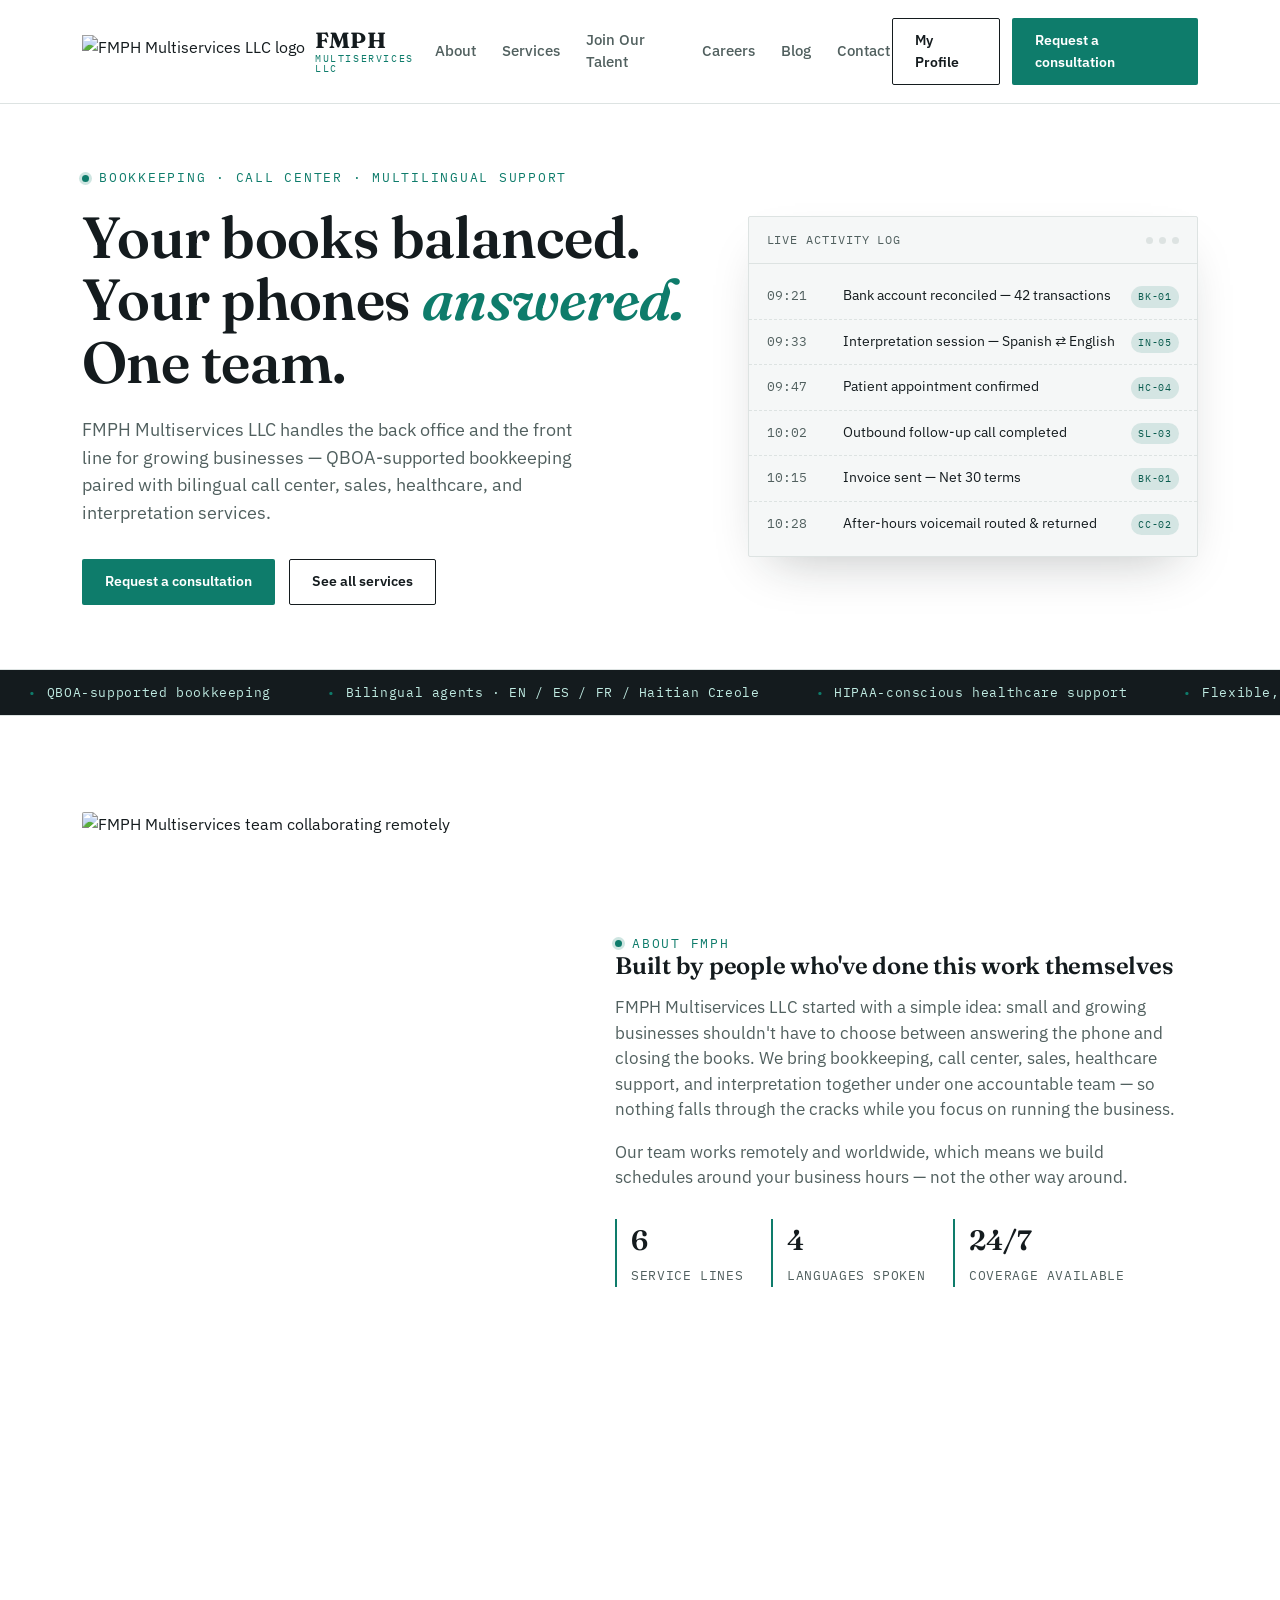
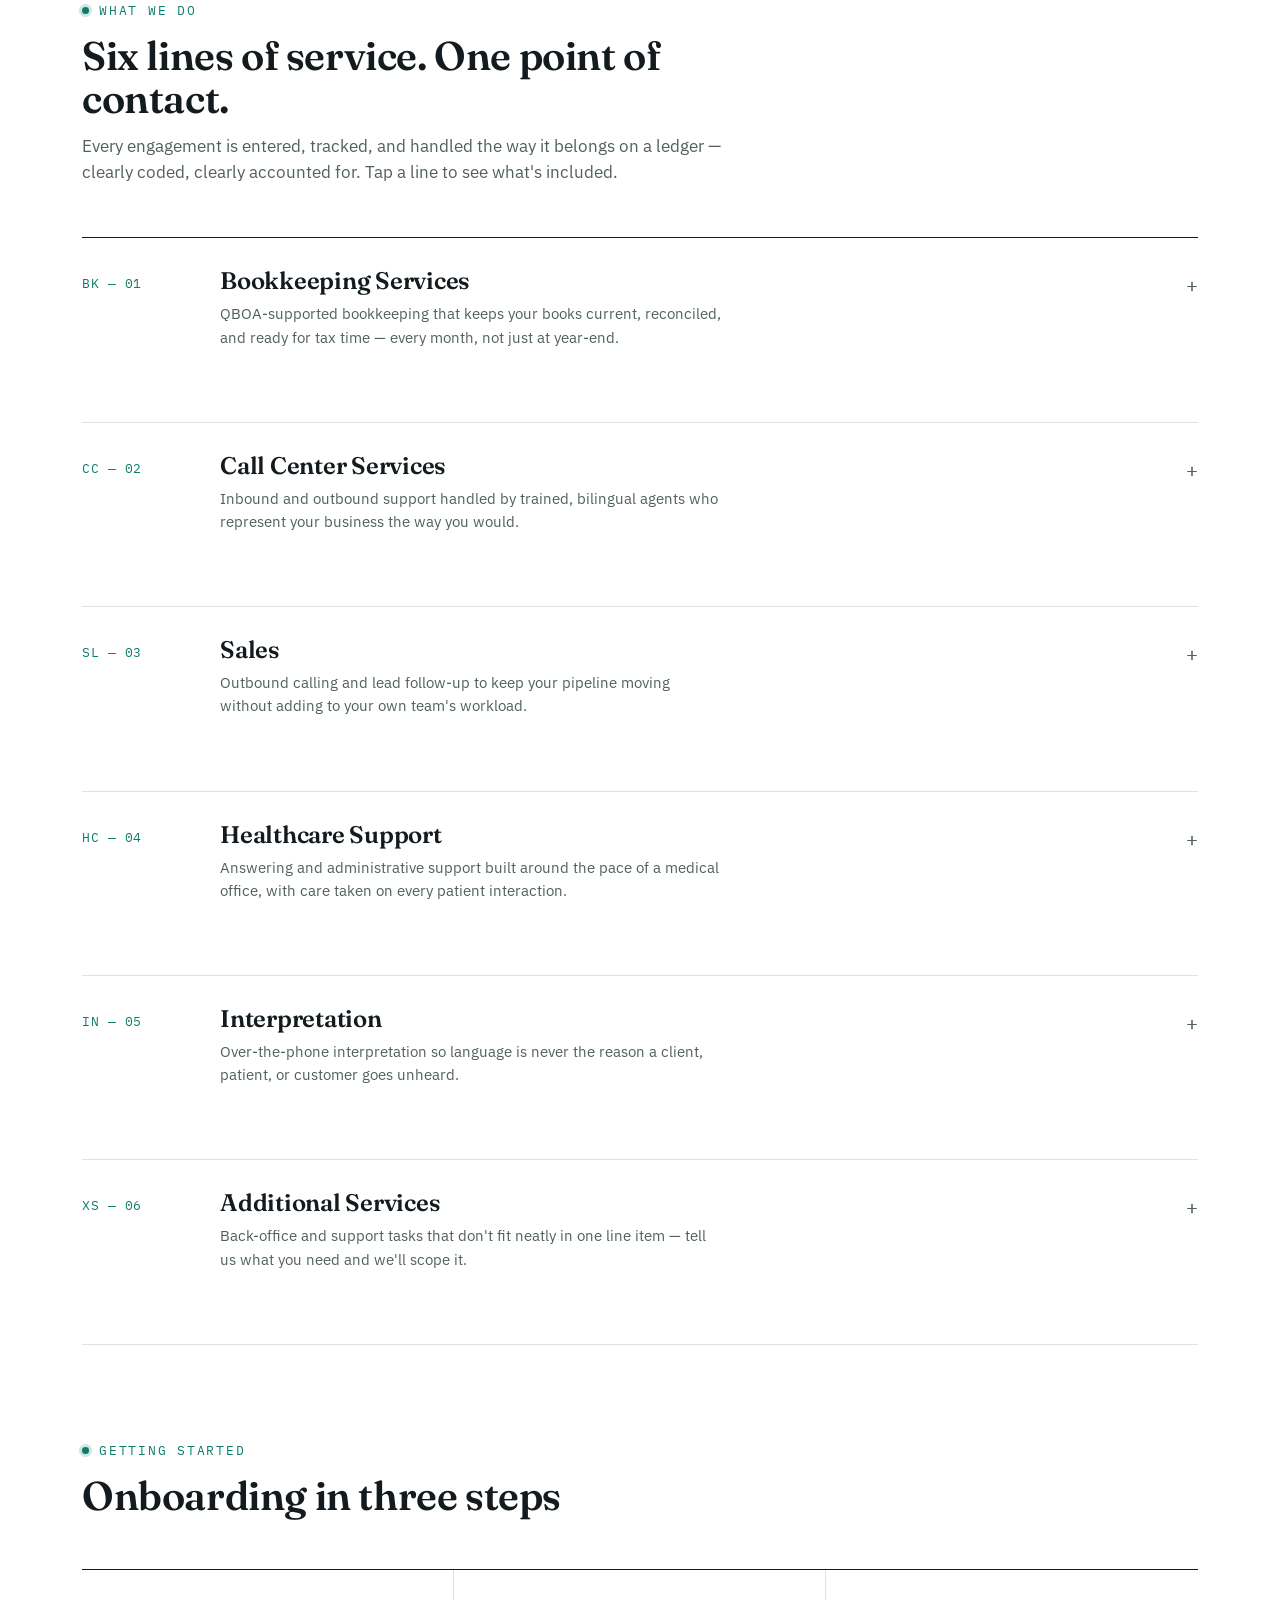
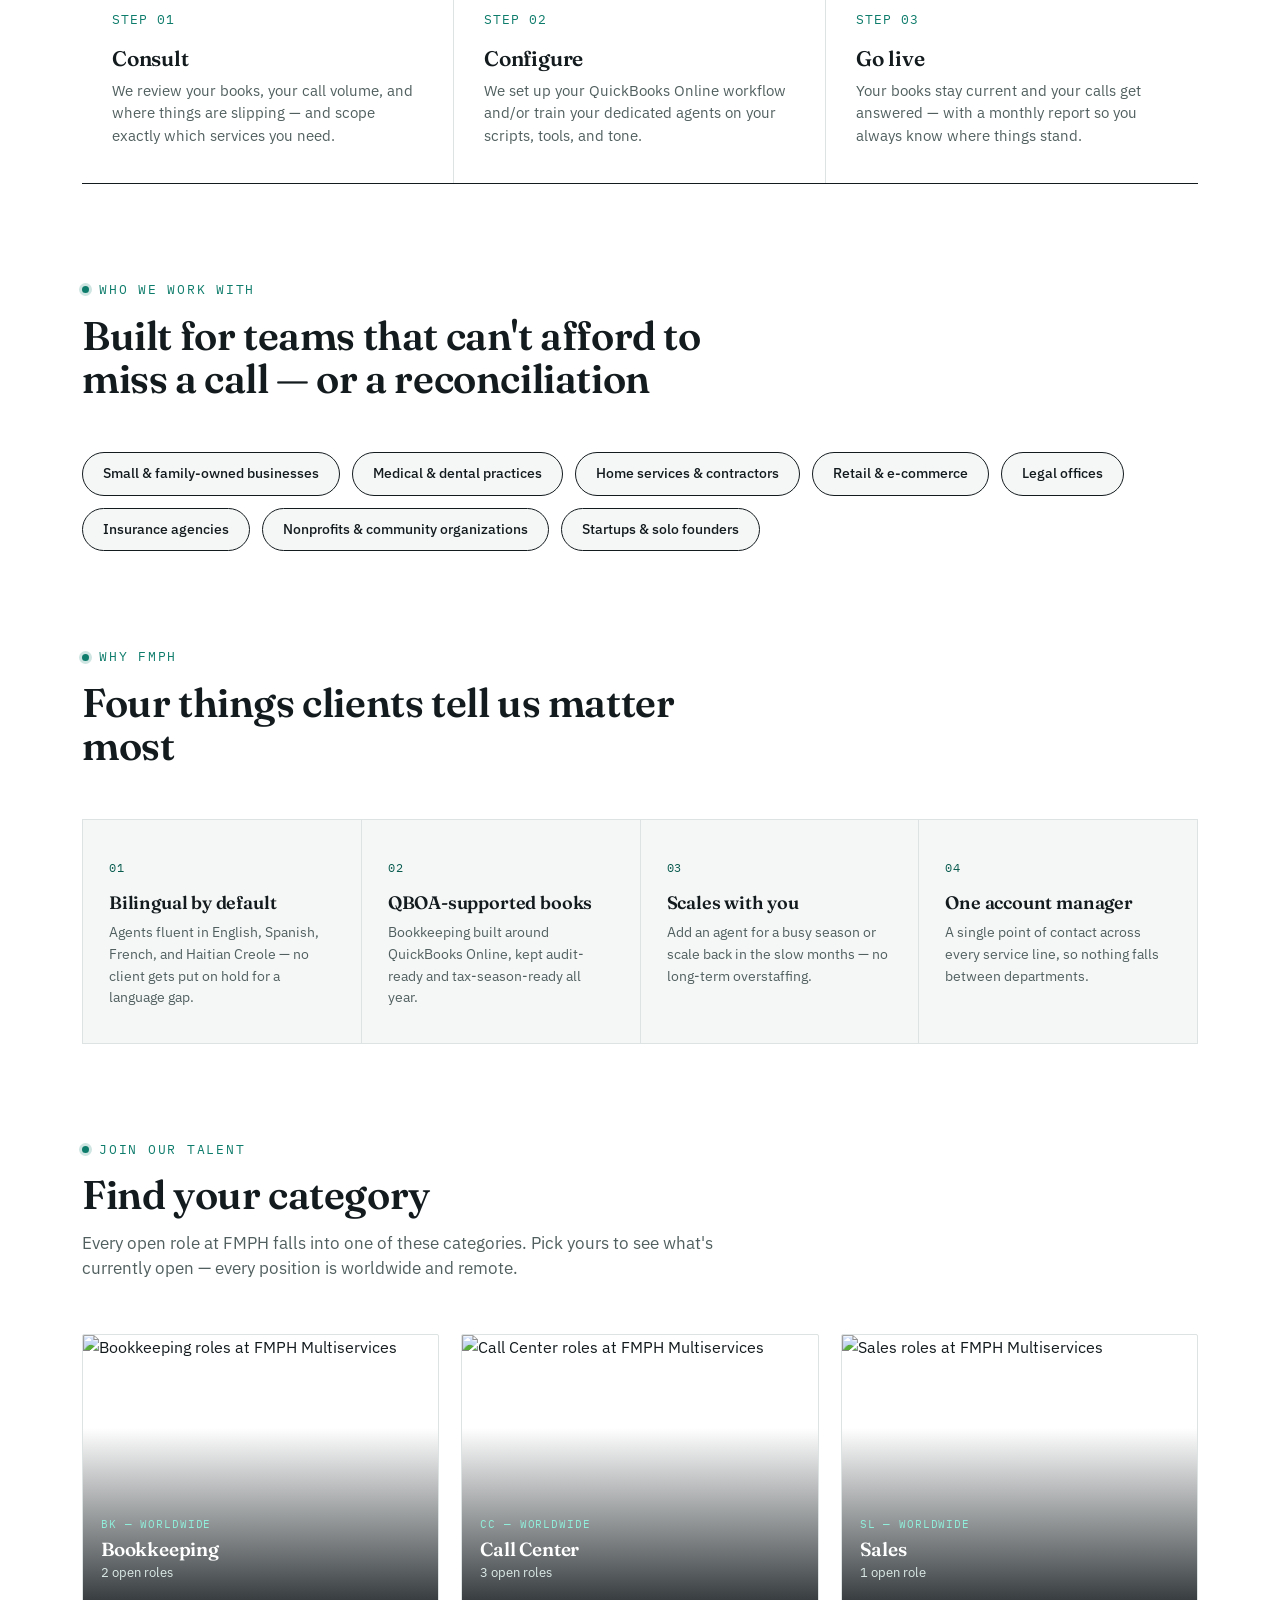
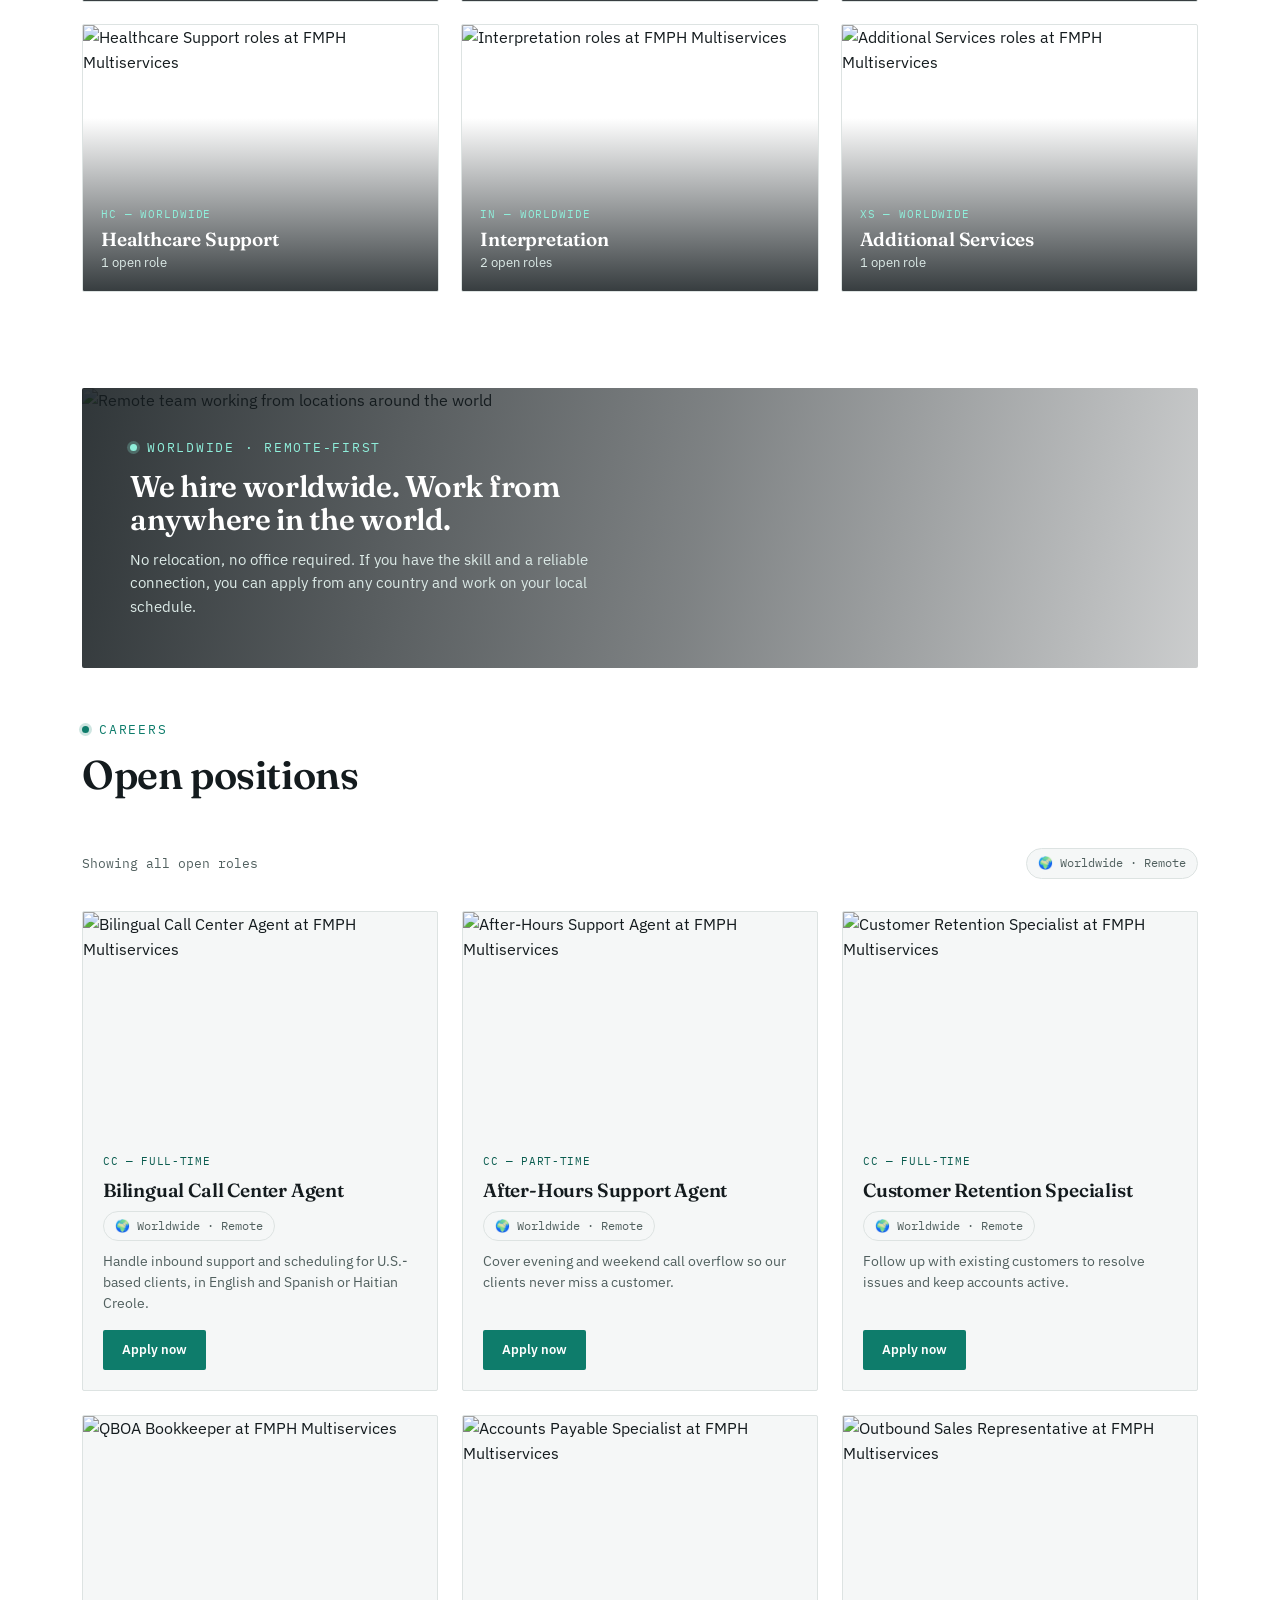
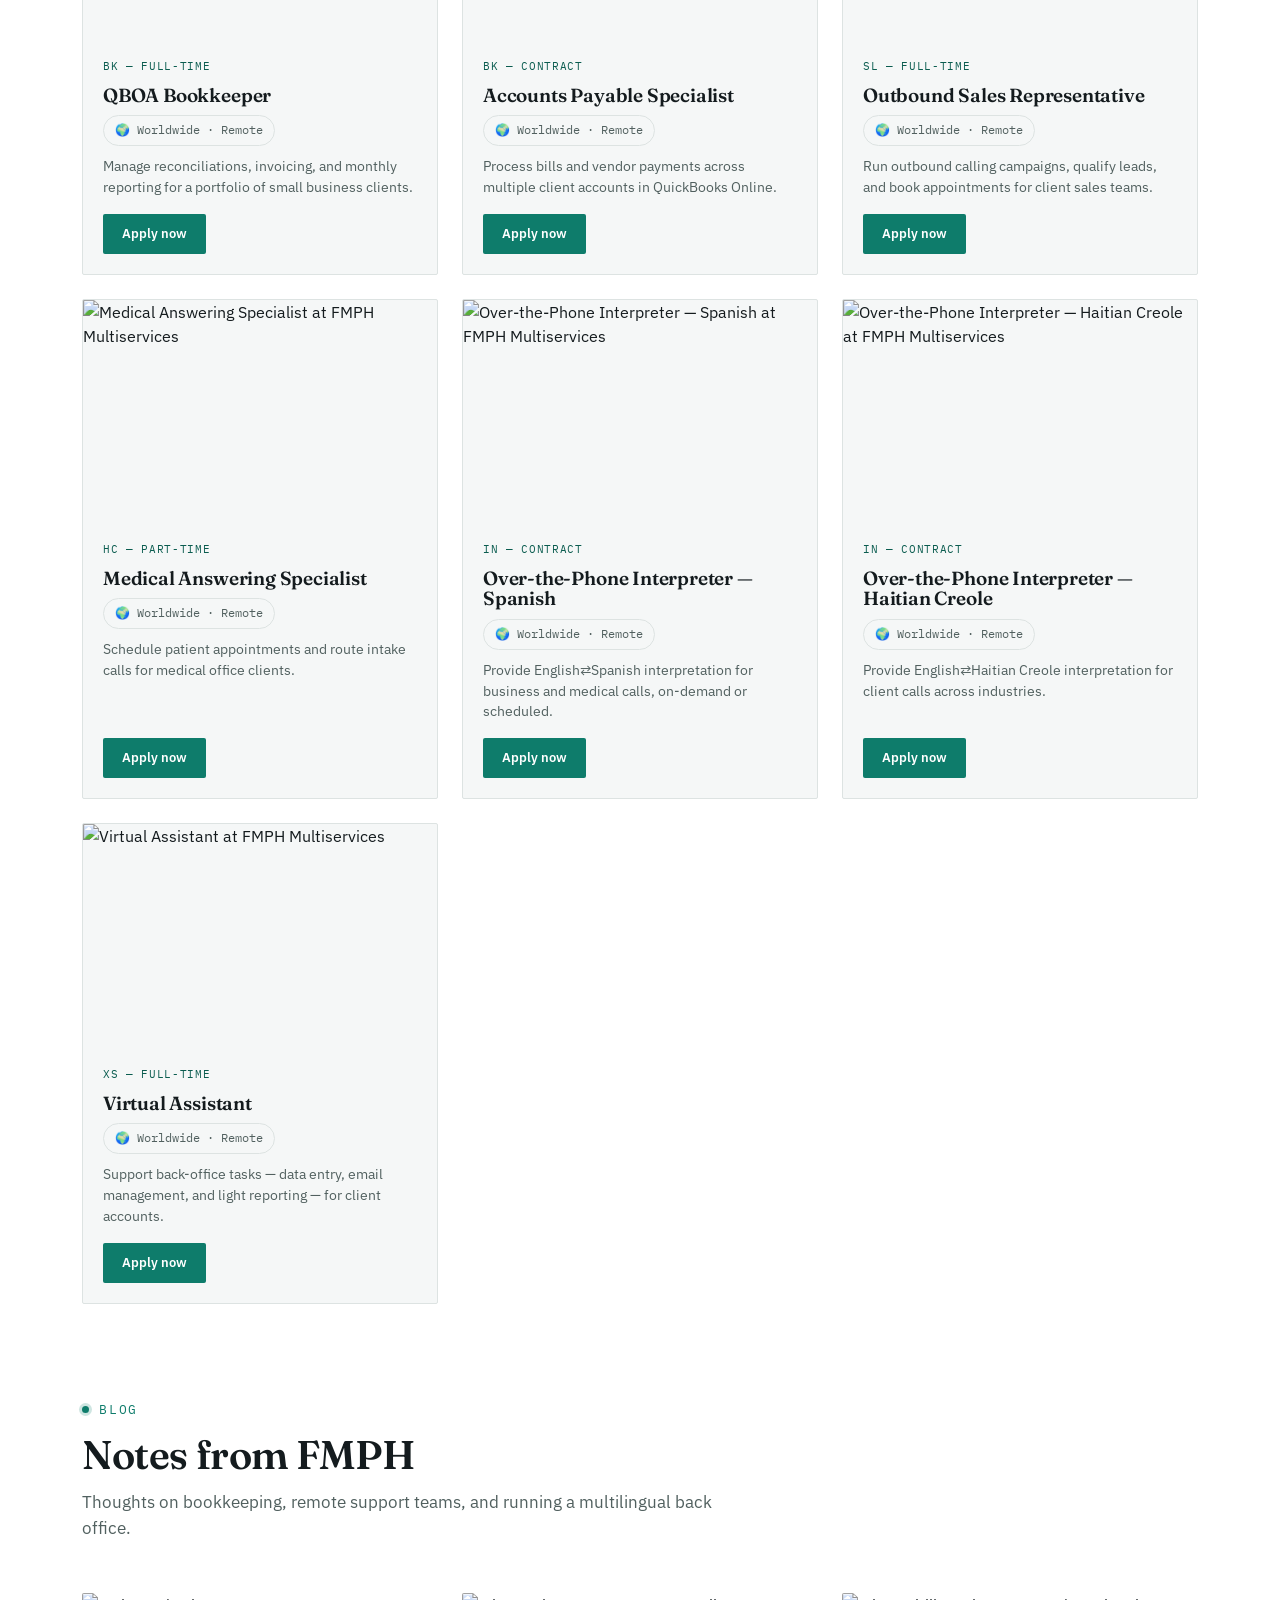
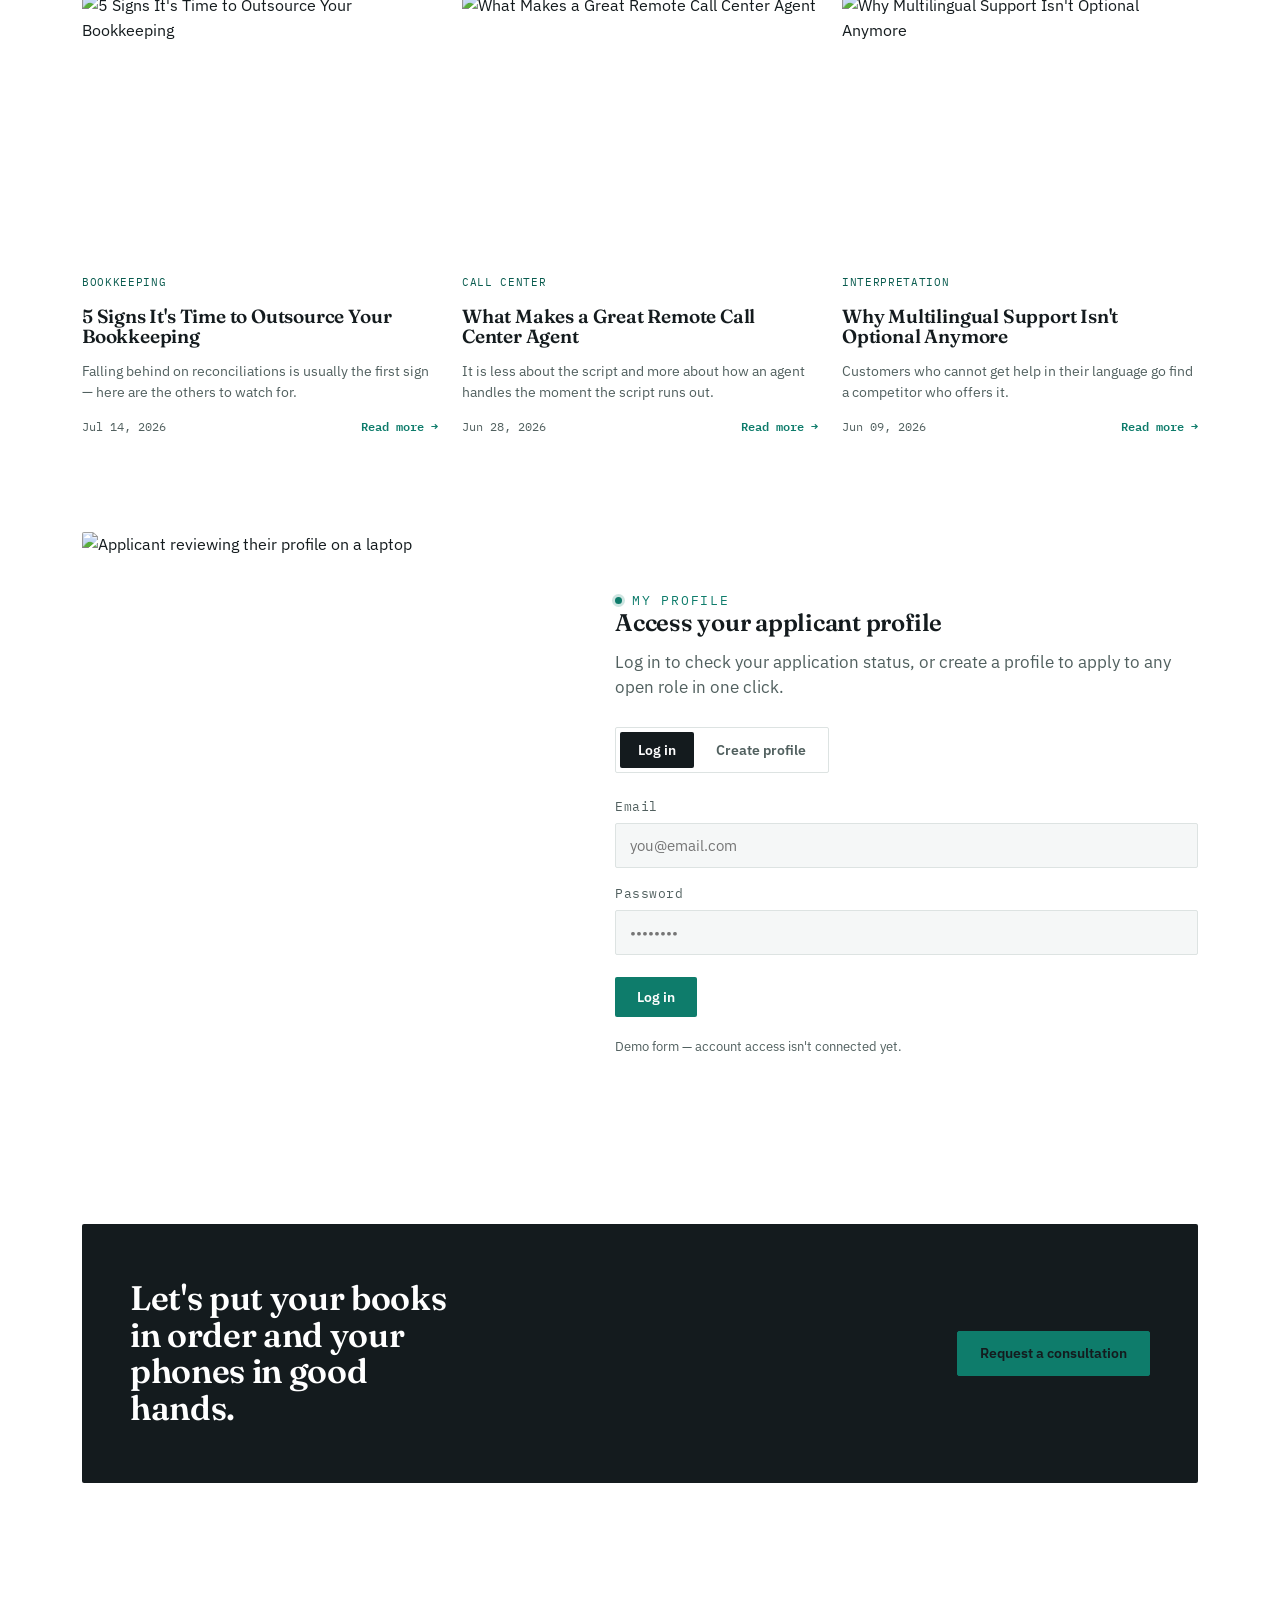
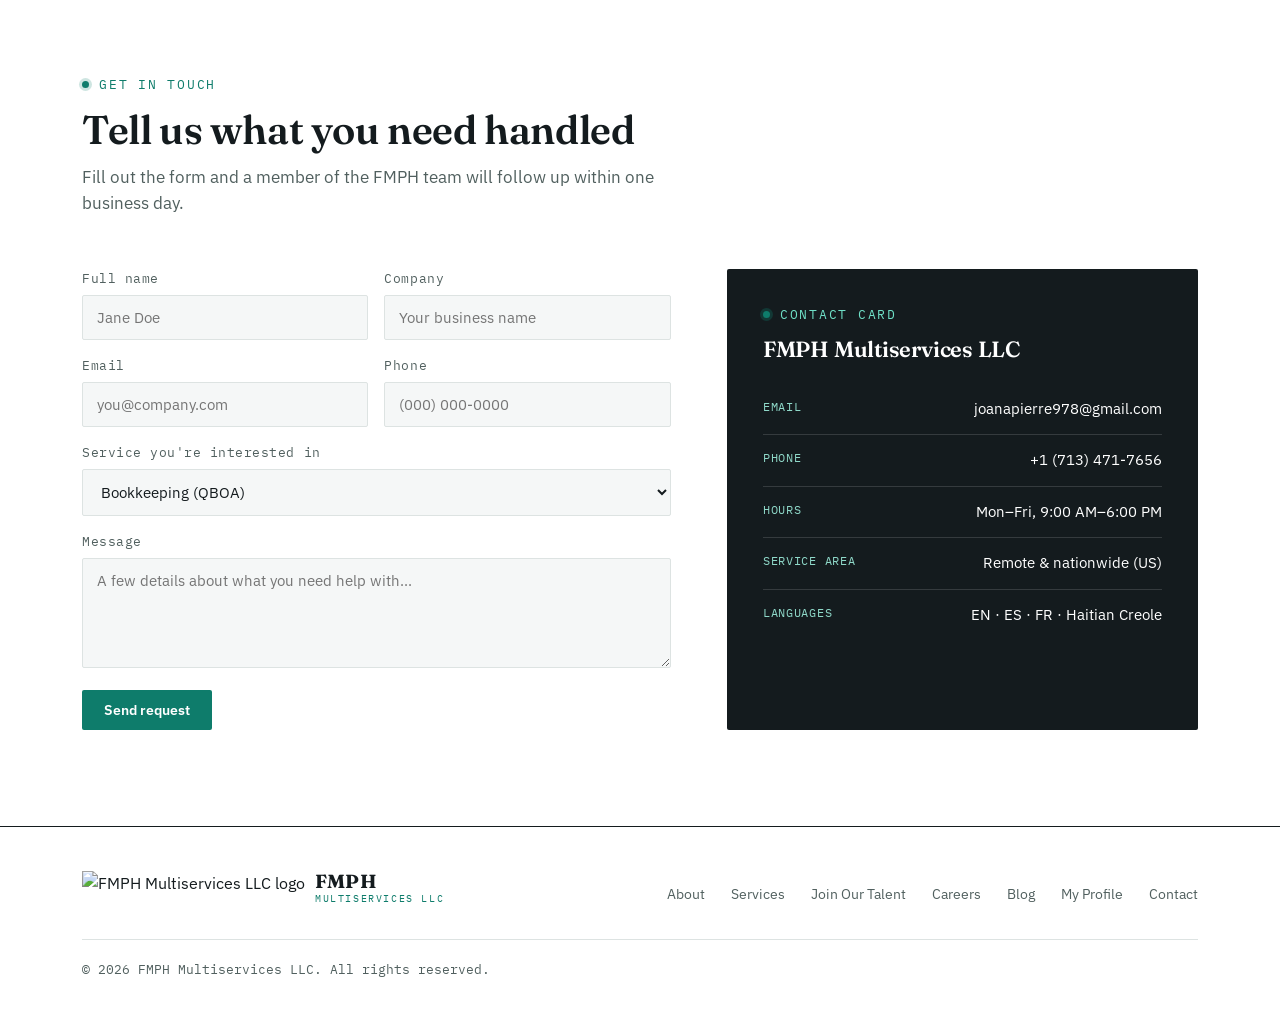
==== index.html @ 8d68bbf8 "Add files via upload" ====
<!DOCTYPE html>
<html lang="en">
<head>
<meta charset="UTF-8">
<meta name="viewport" content="width=device-width, initial-scale=1.0">
<title>FMPH Multiservices LLC — Bookkeeping, Call Center &amp; Multilingual Support</title>
<meta name="description" content="FMPH Multiservices LLC provides QBOA bookkeeping, call center, sales, healthcare support, and interpretation services for growing businesses.">
<link rel="icon" type="image/png" href="assets/logo-icon.png">
<link rel="preconnect" href="https://fonts.googleapis.com">
<link rel="preconnect" href="https://fonts.gstatic.com" crossorigin>
<link href="https://fonts.googleapis.com/css2?family=Fraunces:opsz,wght@9..144,400;9..144,500;9..144,600;9..144,700&family=IBM+Plex+Sans:wght@400;500;600;700&family=IBM+Plex+Mono:wght@400;500&display=swap" rel="stylesheet">
<style>
  :root{
    --ink:#141B1E;
    --ink-soft:#51605F;
    --paper:#FFFFFF;
    --paper-raised:#F5F7F7;
    --line:#DDE3E2;
    --ledger:#0E7C6B;
    --ledger-deep:#0A5C4F;
    --amber:#D9673F;
    --white:#FFFFFF;
    --radius:2px;
    --maxw:1180px;
  }
  *{box-sizing:border-box;}
  html{scroll-behavior:smooth;}
  body{
    margin:0;
    background:var(--paper);
    color:var(--ink);
    font-family:'IBM Plex Sans', sans-serif;
    font-size:16px;
    line-height:1.55;
    -webkit-font-smoothing:antialiased;
  }
  h1,h2,h3{
    font-family:'Fraunces', serif;
    color:var(--ink);
    margin:0;
    line-height:1.08;
    font-weight:600;
    letter-spacing:-0.01em;
  }
  a{color:inherit;}
  .wrap{max-width:var(--maxw); margin:0 auto; padding:0 32px;}
  .mono{font-family:'IBM Plex Mono', monospace;}
  .eyebrow{
    font-family:'IBM Plex Mono', monospace;
    font-size:12.5px;
    letter-spacing:.14em;
    text-transform:uppercase;
    color:var(--ledger);
    display:flex;
    align-items:center;
    gap:10px;
  }
  .eyebrow::before{
    content:"";
    width:7px;height:7px;border-radius:50%;
    background:var(--ledger);
    box-shadow:0 0 0 3px rgba(14,124,107,.2);
    flex:none;
  }
  ::selection{background:var(--ink); color:var(--paper-raised);}
  a:focus-visible, button:focus-visible, input:focus-visible, textarea:focus-visible, select:focus-visible{
    outline:2px solid var(--ledger);
    outline-offset:3px;
  }

  /* ---------- HEADER ---------- */
  header{
    position:sticky; top:0; z-index:100;
    background:rgba(255,255,255,.92);
    backdrop-filter:blur(8px);
    border-bottom:1px solid var(--line);
  }
  .nav{
    display:flex; align-items:center; justify-content:space-between;
    padding:18px 32px;
    max-width:var(--maxw); margin:0 auto;
  }
  .logo{
    display:flex; flex-direction:row; align-items:center; gap:10px; text-decoration:none;
  }
  .logo-icon{height:34px; width:auto; display:block; flex:none;}
  .logo-text{display:flex; flex-direction:column; line-height:1; gap:3px;}
  .logo .mark{font-family:'Fraunces', serif; font-weight:700; font-size:22px; letter-spacing:.01em; color:var(--ink);}
  .logo .sub{font-family:'IBM Plex Mono', monospace; font-size:10px; letter-spacing:.16em; text-transform:uppercase; color:var(--ledger);}
  nav.links{display:flex; gap:22px; align-items:center;}
  nav.links a{
    text-decoration:none; font-size:14.5px; font-weight:500; color:var(--ink-soft);
    padding:4px 2px; border-bottom:1px solid transparent; transition:.2s;
  }
  nav.links a:hover{color:var(--ledger-deep); border-bottom-color:var(--ledger);}
  .btn{
    font-family:'IBM Plex Sans', sans-serif;
    font-weight:600; font-size:14px;
    padding:11px 22px;
    border-radius:var(--radius);
    text-decoration:none;
    display:inline-flex; align-items:center; gap:8px;
    cursor:pointer; border:1px solid transparent;
    transition:.2s;
  }
  .btn-primary{background:var(--ledger); color:var(--white);}
  .btn-primary:hover{background:var(--ledger-deep);}
  .btn-ghost{border-color:var(--ink); color:var(--ink); background:transparent;}
  .btn-ghost:hover{background:var(--ink); color:var(--paper);}
  .navbtn{display:none; background:none; border:none; cursor:pointer; padding:6px;}
  .navbtn span{display:block; width:22px; height:2px; background:var(--ink); margin:5px 0;}

  /* ---------- HERO ---------- */
  .hero{padding:88px 0 64px; overflow:hidden;}
  .hero-grid{
    display:grid; grid-template-columns:1.15fr .85fr; gap:56px; align-items:center;
  }
  .hero h1{font-size:clamp(34px,4.6vw,58px); margin:18px 0 22px;}
  .hero h1 em{font-style:italic; color:var(--ledger);}
  .hero p.lead{font-size:18px; color:var(--ink-soft); max-width:46ch; margin-bottom:32px;}
  .hero-ctas{display:flex; gap:14px; flex-wrap:wrap;}

  .ledger-card{
    background:var(--paper-raised);
    border:1px solid var(--line);
    border-radius:var(--radius);
    box-shadow:0 22px 50px -22px rgba(20,27,30,.28);
  }
  .ledger-card .lc-head{
    display:flex; justify-content:space-between; align-items:center;
    padding:14px 18px; border-bottom:1px solid var(--line);
    font-family:'IBM Plex Mono', monospace; font-size:11.5px; letter-spacing:.08em;
    text-transform:uppercase; color:var(--ink-soft);
  }
  .lc-head .dots{display:flex; gap:6px;}
  .lc-head .dots span{width:7px; height:7px; border-radius:50%; background:var(--line);}
  #ticker{list-style:none; margin:0; padding:10px 0; min-height:268px;}
  #ticker li{
    display:grid; grid-template-columns:64px 1fr auto; gap:12px; align-items:baseline;
    padding:11px 18px; font-family:'IBM Plex Mono', monospace; font-size:12.5px;
    opacity:0; transform:translateY(6px);
    animation:rowIn .5s ease forwards;
    border-bottom:1px dashed var(--line);
  }
  #ticker li:last-child{border-bottom:none;}
  #ticker li .t-time{color:var(--ink-soft);}
  #ticker li .t-desc{color:var(--ink); font-family:'IBM Plex Sans', sans-serif; font-size:13.5px;}
  #ticker li .t-tag{
    font-size:10px; letter-spacing:.08em; padding:3px 7px; border-radius:20px;
    background:rgba(14,124,107,.14); color:var(--ledger-deep); white-space:nowrap; height:fit-content;
  }
  @keyframes rowIn{to{opacity:1; transform:translateY(0);}}

  .marquee-strip{
    border-top:1px solid var(--line); border-bottom:1px solid var(--line);
    background:var(--ink); color:var(--paper); overflow:hidden; padding:13px 0;
  }
  .marquee-strip .track{display:flex; width:max-content; animation:scroll 32s linear infinite;}
  .marquee-strip .track span{
    font-family:'IBM Plex Mono', monospace; font-size:12.5px; letter-spacing:.05em;
    padding:0 28px; white-space:nowrap; color:#BFEAE1; display:flex; align-items:center; gap:10px;
  }
  .marquee-strip .track span::before{content:"•"; color:var(--ledger);}
  @keyframes scroll{from{transform:translateX(0);} to{transform:translateX(-50%);}}

  /* ---------- SECTION SHARED ---------- */
  section{padding:96px 0;}
  .section-head{max-width:640px; margin-bottom:52px;}
  .section-head h2{font-size:clamp(28px,3.4vw,40px); margin-top:14px;}
  .section-head p{color:var(--ink-soft); font-size:16.5px; margin-top:14px;}

  /* ---------- SERVICES LEDGER ---------- */
  .ledger{border-top:1px solid var(--ink);}
  .ledger-row{
    border-bottom:1px solid var(--line);
    padding:30px 0;
    display:grid; grid-template-columns:110px 1fr; gap:28px;
    cursor:pointer;
  }
  .ledger-row .code{
    font-family:'IBM Plex Mono', monospace; font-size:13px; color:var(--ledger);
    padding-top:6px; letter-spacing:.04em;
  }
  .ledger-row .row-main{display:grid; grid-template-columns:1fr auto; gap:24px; align-items:start;}
  .ledger-row h3{font-size:24px; font-weight:600;}
  .ledger-row .row-sub{color:var(--ink-soft); margin-top:8px; max-width:56ch; font-size:15px;}
  .ledger-row .chev{
    font-family:'IBM Plex Mono', monospace; font-size:20px; color:var(--ink-soft);
    transition:transform .3s; padding-top:2px;
  }
  .ledger-row.open .chev{transform:rotate(45deg); color:var(--ledger);}
  .row-detail{
    max-height:0; overflow:hidden; transition:max-height .35s ease;
    grid-column:1/-1;
  }
  .ledger-row.open .row-detail{max-height:220px;}
  .row-detail-inner{
    display:flex; flex-wrap:wrap; gap:10px 28px; padding-top:20px; margin-left:0;
  }
  .row-detail-inner div{
    font-size:14px; color:var(--ink); display:flex; gap:8px; align-items:baseline;
  }
  .row-detail-inner div::before{content:"—"; color:var(--amber); font-weight:600;}

  /* ---------- HOW IT WORKS ---------- */
  .steps{display:grid; grid-template-columns:repeat(3,1fr); gap:0; border-top:1px solid var(--ink); border-bottom:1px solid var(--ink);}
  .step{padding:36px 30px; border-right:1px solid var(--line);}
  .step:last-child{border-right:none;}
  .step .num{font-family:'IBM Plex Mono', monospace; color:var(--ledger); font-size:13px; letter-spacing:.08em;}
  .step h3{font-size:21px; margin:16px 0 10px;}
  .step p{color:var(--ink-soft); font-size:14.5px; margin:0;}

  /* ---------- INDUSTRIES ---------- */
  .chips{display:flex; flex-wrap:wrap; gap:12px;}
  .chip{
    border:1px solid var(--ink); border-radius:30px; padding:10px 20px;
    font-size:14px; font-weight:500; background:var(--paper-raised);
  }

  /* ---------- WHY GRID ---------- */
  .why-grid{display:grid; grid-template-columns:repeat(4,1fr); gap:1px; background:var(--line); border:1px solid var(--line);}
  .why-cell{background:var(--paper-raised); padding:34px 26px;}
  .why-cell .wnum{font-family:'IBM Plex Mono', monospace; font-size:12px; color:var(--ledger-deep); letter-spacing:.08em;}
  .why-cell h3{font-size:18px; margin:14px 0 10px;}
  .why-cell p{font-size:14px; color:var(--ink-soft); margin:0;}

  /* ---------- CTA BANNER ---------- */
  .cta-banner{
    background:var(--ink); color:var(--paper);
    border-radius:var(--radius);
    padding:56px 48px;
    display:flex; justify-content:space-between; align-items:center; gap:32px; flex-wrap:wrap;
  }
  .cta-banner h2{color:var(--white); font-size:clamp(24px,3vw,34px); max-width:14ch;}
  .cta-banner .btn-primary{background:var(--ledger); color:var(--ink); border-color:var(--ledger);}
  .cta-banner .btn-primary:hover{background:var(--ledger-deep); color:var(--white);}

  /* ---------- CONTACT ---------- */
  .contact-grid{display:grid; grid-template-columns:1fr .8fr; gap:56px;}
  form{display:grid; gap:16px;}
  .field{display:grid; gap:6px;}
  .field label{font-size:13px; font-family:'IBM Plex Mono', monospace; letter-spacing:.04em; color:var(--ink-soft);}
  .field input, .field select, .field textarea{
    font-family:'IBM Plex Sans', sans-serif; font-size:15px;
    border:1px solid var(--line); background:var(--paper-raised);
    padding:12px 14px; border-radius:var(--radius); color:var(--ink);
  }
  .field textarea{resize:vertical; min-height:110px;}
  .row2{display:grid; grid-template-columns:1fr 1fr; gap:16px;}
  form .btn-primary{justify-self:start; margin-top:6px; border:none;}

  .info-card{background:var(--ink); color:var(--paper); padding:36px; border-radius:var(--radius);}
  .info-card .eyebrow{color:#6FE0C7;}
  .info-card .eyebrow::before{background:var(--ledger); box-shadow:0 0 0 3px rgba(14,124,107,.3);}
  .info-card h3{color:var(--white); font-size:22px; margin:14px 0 22px;}
  .info-line{display:flex; justify-content:space-between; padding:14px 0; border-bottom:1px solid rgba(255,255,255,.14); font-size:14.5px;}
  .info-line span:first-child{color:#8FD9C9; font-family:'IBM Plex Mono', monospace; font-size:12px; letter-spacing:.06em;}
  .info-line span:last-child{text-align:right;}

  /* ---------- FOOTER ---------- */
  footer{border-top:1px solid var(--ink); padding:44px 0 30px;}
  .foot-grid{display:flex; justify-content:space-between; align-items:flex-end; flex-wrap:wrap; gap:24px;}
  footer .logo .mark{font-size:19px;}
  .foot-links{display:flex; gap:26px; flex-wrap:wrap;}
  .foot-links a{font-size:13.5px; text-decoration:none; color:var(--ink-soft);}
  .foot-bottom{margin-top:34px; padding-top:20px; border-top:1px solid var(--line); font-size:12.5px; color:var(--ink-soft); font-family:'IBM Plex Mono', monospace;}

  .reveal{opacity:0; transform:translateY(18px); transition:opacity .6s ease, transform .6s ease;}
  .reveal.in{opacity:1; transform:translateY(0);}

  /* ---------- ABOUT ---------- */
  .about-grid{display:grid; grid-template-columns:.9fr 1.1fr; gap:56px; align-items:center;}
  .about-photo img{width:100%; height:100%; object-fit:cover; border-radius:var(--radius); display:block; aspect-ratio:4/5;}
  .about-stats{display:flex; gap:28px; margin-top:28px; flex-wrap:wrap;}
  .about-stats div{border-left:2px solid var(--ledger); padding-left:14px;}
  .about-stats .stat-num{font-family:'Fraunces',serif; font-size:28px; font-weight:600; color:var(--ink); display:block;}
  .about-stats .stat-label{font-size:12.5px; color:var(--ink-soft); font-family:'IBM Plex Mono',monospace; letter-spacing:.05em;}

  /* ---------- WORLDWIDE BANNER ---------- */
  .worldwide-banner{
    position:relative; border-radius:var(--radius); overflow:hidden; min-height:280px;
    display:flex; align-items:center; margin-bottom:52px;
  }
  .worldwide-banner img{position:absolute; inset:0; width:100%; height:100%; object-fit:cover;}
  .worldwide-banner::after{content:""; position:absolute; inset:0; background:linear-gradient(100deg, rgba(20,27,30,.88) 0%, rgba(20,27,30,.55) 55%, rgba(20,27,30,.22) 100%);}
  .worldwide-content{position:relative; z-index:1; padding:44px 48px; color:#fff; max-width:560px;}
  .worldwide-content .eyebrow{color:#8FEFDB;}
  .worldwide-content .eyebrow::before{background:#8FEFDB; box-shadow:0 0 0 3px rgba(143,239,219,.25);}
  .worldwide-content h3{color:#fff; font-size:clamp(22px,2.6vw,30px); margin:14px 0 12px;}
  .worldwide-content p{color:#DCEAE7; font-size:15px; margin:0;}

  /* ---------- TALENT CATEGORIES ---------- */
  .talent-grid{display:grid; grid-template-columns:repeat(3,1fr); gap:22px;}
  .talent-card{
    position:relative; border-radius:var(--radius); overflow:hidden; cursor:pointer;
    aspect-ratio:4/3; border:1px solid var(--line); transition:transform .25s, outline-color .2s;
  }
  .talent-card:hover{transform:translateY(-4px);}
  .talent-card img{width:100%; height:100%; object-fit:cover; display:block;}
  .talent-card::after{content:""; position:absolute; inset:0; background:linear-gradient(180deg, rgba(20,27,30,0) 35%, rgba(20,27,30,.85) 100%);}
  .talent-card .talent-info{position:absolute; left:0; right:0; bottom:0; z-index:1; padding:18px; color:#fff;}
  .talent-card .talent-code{font-family:'IBM Plex Mono',monospace; font-size:11px; letter-spacing:.08em; color:#8FEFDB;}
  .talent-card h3{color:#fff; font-size:19px; margin:6px 0 4px;}
  .talent-card .talent-count{font-size:12.5px; color:#DCEAE7;}
  .talent-card.active{outline:2px solid var(--ledger); outline-offset:2px;}

  /* ---------- CAREERS ---------- */
  .career-toolbar{display:flex; align-items:center; justify-content:space-between; flex-wrap:wrap; gap:14px; margin-bottom:32px;}
  .career-filter-label{font-family:'IBM Plex Mono',monospace; font-size:12.5px; color:var(--ink-soft); display:flex; align-items:center; gap:10px;}
  .career-filter-label button{
    font-family:'IBM Plex Mono',monospace; font-size:11.5px; color:var(--ledger); background:none; border:1px solid var(--ledger);
    padding:4px 10px; border-radius:20px; cursor:pointer;
  }
  .badge-worldwide{
    display:inline-flex; align-items:center; gap:6px; font-size:12px; font-family:'IBM Plex Mono',monospace;
    border:1px solid var(--line); background:var(--paper-raised); padding:5px 11px; border-radius:20px; color:var(--ink-soft);
  }
  .career-grid{display:grid; grid-template-columns:repeat(3,1fr); gap:24px;}
  .job-card{border:1px solid var(--line); border-radius:var(--radius); overflow:hidden; display:flex; flex-direction:column; background:var(--paper-raised);}
  .job-card img{width:100%; aspect-ratio:16/10; object-fit:cover; display:block;}
  .job-card .job-body{padding:20px; display:flex; flex-direction:column; gap:10px; flex:1;}
  .job-card .job-dept{font-family:'IBM Plex Mono',monospace; font-size:11px; letter-spacing:.06em; color:var(--ledger-deep); text-transform:uppercase;}
  .job-card h3{font-size:19px;}
  .job-card .job-meta{display:flex; gap:8px; flex-wrap:wrap;}
  .job-card p.job-blurb{font-size:13.5px; color:var(--ink-soft); margin:0; flex:1;}
  .job-card .btn{margin-top:6px; align-self:flex-start; padding:9px 18px; font-size:13px;}
  .career-empty{display:none; padding:40px; text-align:center; color:var(--ink-soft); border:1px dashed var(--line); border-radius:var(--radius);}

  /* ---------- BLOG ---------- */
  .blog-grid{display:grid; grid-template-columns:repeat(3,1fr); gap:24px;}
  .blog-card{display:flex; flex-direction:column; gap:14px;}
  .blog-card img{width:100%; aspect-ratio:4/3; object-fit:cover; border-radius:var(--radius); display:block;}
  .blog-card .blog-tag{font-family:'IBM Plex Mono',monospace; font-size:11px; letter-spacing:.06em; color:var(--ledger-deep); text-transform:uppercase;}
  .blog-card h3{font-size:19px;}
  .blog-card p{font-size:14px; color:var(--ink-soft); margin:0;}
  .blog-card .blog-meta{font-family:'IBM Plex Mono',monospace; font-size:11.5px; color:var(--ink-soft); display:flex; justify-content:space-between; align-items:center;}
  .blog-card .blog-meta a{color:var(--ledger); text-decoration:none; font-weight:600;}

  /* ---------- MY PROFILE ---------- */
  .profile-grid{display:grid; grid-template-columns:.9fr 1.1fr; gap:56px; align-items:center;}
  .profile-photo img{width:100%; height:100%; object-fit:cover; border-radius:var(--radius); display:block; aspect-ratio:4/5;}
  .profile-tabs{display:flex; gap:4px; margin-bottom:24px; border:1px solid var(--line); border-radius:var(--radius); padding:4px; width:fit-content;}
  .profile-tab{
    font-family:'IBM Plex Sans',sans-serif; font-size:13.5px; font-weight:600; padding:9px 18px;
    border:none; background:transparent; color:var(--ink-soft); cursor:pointer; border-radius:var(--radius); transition:.2s;
  }
  .profile-tab.active{background:var(--ink); color:var(--paper);}
  .profile-form{display:none;}
  .profile-form.active{display:grid;}
  .profile-note{font-size:12.5px; color:var(--ink-soft); margin-top:4px;}

  @media (max-width:900px){
    .hero-grid{grid-template-columns:1fr;}
    nav.links{display:none;}
    .navbtn{display:block;}
    .steps{grid-template-columns:1fr;}
    .step{border-right:none; border-bottom:1px solid var(--line);}
    .why-grid{grid-template-columns:1fr 1fr;}
    .contact-grid{grid-template-columns:1fr;}
    .row2{grid-template-columns:1fr;}
    .ledger-row{grid-template-columns:1fr;}
    .ledger-row .code{padding-top:0;}
    .about-grid{grid-template-columns:1fr;}
    .talent-grid{grid-template-columns:1fr 1fr;}
    .career-grid{grid-template-columns:1fr 1fr;}
    .blog-grid{grid-template-columns:1fr 1fr;}
    .profile-grid{grid-template-columns:1fr;}
  }
  @media (max-width:560px){
    .wrap{padding:0 20px;}
    .why-grid{grid-template-columns:1fr;}
    .cta-banner{padding:38px 26px;}
    .talent-grid{grid-template-columns:1fr;}
    .career-grid{grid-template-columns:1fr;}
    .blog-grid{grid-template-columns:1fr;}
    .worldwide-content{padding:30px 24px;}
  }
  @media (prefers-reduced-motion: reduce){
    *{animation-duration:.01ms !important; animation-iteration-count:1 !important; transition-duration:.01ms !important;}
    html{scroll-behavior:auto;}
  }
</style>
</head>
<body>

<header>
  <div class="nav">
    <a href="#top" class="logo">
      <img src="assets/logo-icon.png" alt="FMPH Multiservices LLC logo" class="logo-icon">
      <span class="logo-text">
        <span class="mark">FMPH</span>
        <span class="sub">Multiservices LLC</span>
      </span>
    </a>
    <nav class="links">
      <a href="#about">About</a>
      <a href="#services">Services</a>
      <a href="#talent">Join Our Talent</a>
      <a href="#careers">Careers</a>
      <a href="#blog">Blog</a>
      <a href="#contact">Contact</a>
    </nav>
    <div style="display:flex; align-items:center; gap:12px;">
      <a href="#profile" class="btn btn-ghost">My Profile</a>
      <a href="#contact" class="btn btn-primary">Request a consultation</a>
      <button class="navbtn" id="navToggle" aria-label="Toggle menu" aria-expanded="false"><span></span><span></span><span></span></button>
    </div>
  </div>
  <nav class="links" id="mobileNav" style="display:none; flex-direction:column; gap:0; padding:0 32px 20px;">
    <a href="#about" style="padding:12px 0; border-bottom:1px solid var(--line);">About</a>
    <a href="#services" style="padding:12px 0; border-bottom:1px solid var(--line);">Services</a>
    <a href="#talent" style="padding:12px 0; border-bottom:1px solid var(--line);">Join Our Talent</a>
    <a href="#careers" style="padding:12px 0; border-bottom:1px solid var(--line);">Careers</a>
    <a href="#blog" style="padding:12px 0; border-bottom:1px solid var(--line);">Blog</a>
    <a href="#profile" style="padding:12px 0; border-bottom:1px solid var(--line);">My Profile</a>
    <a href="#contact" style="padding:12px 0;">Contact</a>
  </nav>
</header>

<main id="top">

  <!-- HERO -->
  <section class="hero" style="padding-top:64px;">
    <div class="wrap hero-grid">
      <div>
        <span class="eyebrow">Bookkeeping · Call Center · Multilingual Support</span>
        <h1>Your books balanced.<br>Your phones <em>answered.</em><br>One team.</h1>
        <p class="lead">FMPH Multiservices LLC handles the back office and the front line for growing businesses — QBOA-supported bookkeeping paired with bilingual call center, sales, healthcare, and interpretation services.</p>
        <div class="hero-ctas">
          <a href="#contact" class="btn btn-primary">Request a consultation</a>
          <a href="#services" class="btn btn-ghost">See all services</a>
        </div>
      </div>

      <div class="ledger-card">
        <div class="lc-head">
          <span>Live activity log</span>
          <span class="dots"><span></span><span></span><span></span></span>
        </div>
        <ul id="ticker"></ul>
      </div>
    </div>
  </section>

  <div class="marquee-strip">
    <div class="track" id="marqueeTrack"></div>
  </div>

  <!-- ABOUT -->
  <section id="about">
    <div class="wrap about-grid">
      <div class="about-photo reveal">
        <img src="https://picsum.photos/seed/fmph-about-team/800/1000" alt="FMPH Multiservices team collaborating remotely">
      </div>
      <div class="reveal">
        <span class="eyebrow">About FMPH</span>
        <h2>Built by people who've done this work themselves</h2>
        <p style="color:var(--ink-soft); font-size:16.5px; margin-top:16px; max-width:56ch;">FMPH Multiservices LLC started with a simple idea: small and growing businesses shouldn't have to choose between answering the phone and closing the books. We bring bookkeeping, call center, sales, healthcare support, and interpretation together under one accountable team — so nothing falls through the cracks while you focus on running the business.</p>
        <p style="color:var(--ink-soft); font-size:16.5px; margin-top:14px; max-width:56ch;">Our team works remotely and worldwide, which means we build schedules around your business hours — not the other way around.</p>
        <div class="about-stats">
          <div>
            <span class="stat-num">6</span>
            <span class="stat-label">SERVICE LINES</span>
          </div>
          <div>
            <span class="stat-num">4</span>
            <span class="stat-label">LANGUAGES SPOKEN</span>
          </div>
          <div>
            <span class="stat-num">24/7</span>
            <span class="stat-label">COVERAGE AVAILABLE</span>
          </div>
        </div>
      </div>
    </div>
  </section>

  <!-- SERVICES -->
  <section id="services">
    <div class="wrap">
      <div class="section-head reveal">
        <span class="eyebrow">What we do</span>
        <h2>Six lines of service. One point of contact.</h2>
        <p>Every engagement is entered, tracked, and handled the way it belongs on a ledger — clearly coded, clearly accounted for. Tap a line to see what's included.</p>
      </div>

      <div class="ledger reveal" id="ledgerList">
        <!-- rows injected by JS -->
      </div>
    </div>
  </section>

  <!-- HOW IT WORKS -->
  <section id="how" style="padding-top:0;">
    <div class="wrap">
      <div class="section-head reveal">
        <span class="eyebrow">Getting started</span>
        <h2>Onboarding in three steps</h2>
      </div>
      <div class="steps reveal">
        <div class="step">
          <span class="num">STEP 01</span>
          <h3>Consult</h3>
          <p>We review your books, your call volume, and where things are slipping — and scope exactly which services you need.</p>
        </div>
        <div class="step">
          <span class="num">STEP 02</span>
          <h3>Configure</h3>
          <p>We set up your QuickBooks Online workflow and/or train your dedicated agents on your scripts, tools, and tone.</p>
        </div>
        <div class="step">
          <span class="num">STEP 03</span>
          <h3>Go live</h3>
          <p>Your books stay current and your calls get answered — with a monthly report so you always know where things stand.</p>
        </div>
      </div>
    </div>
  </section>

  <!-- INDUSTRIES -->
  <section id="industries" style="padding-top:0;">
    <div class="wrap">
      <div class="section-head reveal">
        <span class="eyebrow">Who we work with</span>
        <h2>Built for teams that can't afford to miss a call — or a reconciliation</h2>
      </div>
      <div class="chips reveal">
        <span class="chip">Small &amp; family-owned businesses</span>
        <span class="chip">Medical &amp; dental practices</span>
        <span class="chip">Home services &amp; contractors</span>
        <span class="chip">Retail &amp; e-commerce</span>
        <span class="chip">Legal offices</span>
        <span class="chip">Insurance agencies</span>
        <span class="chip">Nonprofits &amp; community organizations</span>
        <span class="chip">Startups &amp; solo founders</span>
      </div>
    </div>
  </section>

  <!-- WHY -->
  <section id="why" style="padding-top:0;">
    <div class="wrap">
      <div class="section-head reveal">
        <span class="eyebrow">Why FMPH</span>
        <h2>Four things clients tell us matter most</h2>
      </div>
      <div class="why-grid reveal">
        <div class="why-cell">
          <span class="wnum">01</span>
          <h3>Bilingual by default</h3>
          <p>Agents fluent in English, Spanish, French, and Haitian Creole — no client gets put on hold for a language gap.</p>
        </div>
        <div class="why-cell">
          <span class="wnum">02</span>
          <h3>QBOA-supported books</h3>
          <p>Bookkeeping built around QuickBooks Online, kept audit-ready and tax-season-ready all year.</p>
        </div>
        <div class="why-cell">
          <span class="wnum">03</span>
          <h3>Scales with you</h3>
          <p>Add an agent for a busy season or scale back in the slow months — no long-term overstaffing.</p>
        </div>
        <div class="why-cell">
          <span class="wnum">04</span>
          <h3>One account manager</h3>
          <p>A single point of contact across every service line, so nothing falls between departments.</p>
        </div>
      </div>
    </div>
  </section>

  <!-- JOIN OUR TALENT -->
  <section id="talent" style="padding-top:0;">
    <div class="wrap">
      <div class="section-head reveal">
        <span class="eyebrow">Join our talent</span>
        <h2>Find your category</h2>
        <p>Every open role at FMPH falls into one of these categories. Pick yours to see what's currently open — every position is worldwide and remote.</p>
      </div>
      <div class="talent-grid reveal" id="talentGrid">
        <!-- cards injected by JS -->
      </div>
    </div>
  </section>

  <!-- CAREERS -->
  <section id="careers" style="padding-top:0;">
    <div class="wrap">
      <div class="worldwide-banner reveal">
        <img src="https://picsum.photos/seed/fmph-worldwide-map/1400/600" alt="Remote team working from locations around the world">
        <div class="worldwide-content">
          <span class="eyebrow">Worldwide · Remote-first</span>
          <h3>We hire worldwide. Work from anywhere in the world.</h3>
          <p>No relocation, no office required. If you have the skill and a reliable connection, you can apply from any country and work on your local schedule.</p>
        </div>
      </div>

      <div class="section-head reveal">
        <span class="eyebrow">Careers</span>
        <h2>Open positions</h2>
      </div>

      <div class="career-toolbar reveal">
        <span class="career-filter-label" id="careerFilterLabel">Showing all open roles <button id="clearFilter" style="display:none;">Clear filter ✕</button></span>
        <span class="badge-worldwide">🌍 Worldwide · Remote</span>
      </div>

      <div class="career-grid reveal" id="careerGrid">
        <!-- cards injected by JS -->
      </div>
      <div class="career-empty" id="careerEmpty">No open roles in this category right now — check back soon or <a href="#profile" style="color:var(--ledger); font-weight:600;">create a profile</a> to be notified.</div>
    </div>
  </section>

  <!-- BLOG -->
  <section id="blog" style="padding-top:0;">
    <div class="wrap">
      <div class="section-head reveal">
        <span class="eyebrow">Blog</span>
        <h2>Notes from FMPH</h2>
        <p>Thoughts on bookkeeping, remote support teams, and running a multilingual back office.</p>
      </div>
      <div class="blog-grid reveal" id="blogGrid">
        <!-- cards injected by JS -->
      </div>
    </div>
  </section>

  <!-- MY PROFILE -->
  <section id="profile" style="padding-top:0;">
    <div class="wrap profile-grid">
      <div class="profile-photo reveal">
        <img src="https://picsum.photos/seed/fmph-profile-applicant/800/1000" alt="Applicant reviewing their profile on a laptop">
      </div>
      <div class="reveal">
        <span class="eyebrow">My Profile</span>
        <h2>Access your applicant profile</h2>
        <p style="color:var(--ink-soft); font-size:16.5px; margin:14px 0 26px;">Log in to check your application status, or create a profile to apply to any open role in one click.</p>

        <div class="profile-tabs">
          <button class="profile-tab active" data-tab="login">Log in</button>
          <button class="profile-tab" data-tab="signup">Create profile</button>
        </div>

        <form class="profile-form active" id="loginForm" data-form="login">
          <div class="field">
            <label for="loginEmail">Email</label>
            <input id="loginEmail" type="email" placeholder="you@email.com" required>
          </div>
          <div class="field">
            <label for="loginPassword">Password</label>
            <input id="loginPassword" type="password" placeholder="••••••••" required>
          </div>
          <button type="submit" class="btn btn-primary">Log in</button>
          <p class="profile-note">Demo form — account access isn't connected yet.</p>
        </form>

        <form class="profile-form" id="signupForm" data-form="signup">
          <div class="row2">
            <div class="field">
              <label for="suName">Full name</label>
              <input id="suName" type="text" placeholder="Jane Doe" required>
            </div>
            <div class="field">
              <label for="suCountry">Country</label>
              <input id="suCountry" type="text" placeholder="Where you're based" required>
            </div>
          </div>
          <div class="row2">
            <div class="field">
              <label for="suEmail">Email</label>
              <input id="suEmail" type="email" placeholder="you@email.com" required>
            </div>
            <div class="field">
              <label for="suPhone">Phone</label>
              <input id="suPhone" type="tel" placeholder="+1 000 000 0000">
            </div>
          </div>
          <div class="field">
            <label for="suCategory">Role category you're interested in</label>
            <select id="suCategory">
              <option>Bookkeeping (QBOA)</option>
              <option>Call Center</option>
              <option>Sales</option>
              <option>Healthcare Support</option>
              <option>Interpretation</option>
              <option>Other / Not sure yet</option>
            </select>
          </div>
          <div class="field">
            <label for="suResume">Resume / CV</label>
            <input id="suResume" type="file">
          </div>
          <div class="field">
            <label for="suPassword">Create a password</label>
            <input id="suPassword" type="password" placeholder="••••••••" required>
          </div>
          <button type="submit" class="btn btn-primary">Create profile</button>
          <p class="profile-note">Demo form — profiles aren't saved yet.</p>
        </form>
      </div>
    </div>
  </section>

  <!-- CTA BANNER -->
  <section style="padding-top:0;">
    <div class="wrap">
      <div class="cta-banner reveal">
        <h2>Let's put your books in order and your phones in good hands.</h2>
        <a href="#contact" class="btn btn-primary">Request a consultation</a>
      </div>
    </div>
  </section>

  <!-- CONTACT -->
  <section id="contact">
    <div class="wrap">
      <div class="section-head reveal">
        <span class="eyebrow">Get in touch</span>
        <h2>Tell us what you need handled</h2>
        <p>Fill out the form and a member of the FMPH team will follow up within one business day.</p>
      </div>

      <div class="contact-grid reveal">
        <form id="contactForm">
          <div class="row2">
            <div class="field">
              <label for="name">Full name</label>
              <input id="name" type="text" placeholder="Jane Doe" required>
            </div>
            <div class="field">
              <label for="company">Company</label>
              <input id="company" type="text" placeholder="Your business name">
            </div>
          </div>
          <div class="row2">
            <div class="field">
              <label for="email">Email</label>
              <input id="email" type="email" placeholder="you@company.com" required>
            </div>
            <div class="field">
              <label for="phone">Phone</label>
              <input id="phone" type="tel" placeholder="(000) 000-0000">
            </div>
          </div>
          <div class="field">
            <label for="service">Service you're interested in</label>
            <select id="service">
              <option>Bookkeeping (QBOA)</option>
              <option>Call Center</option>
              <option>Sales</option>
              <option>Healthcare Support</option>
              <option>Interpretation</option>
              <option>Other / Not sure yet</option>
            </select>
          </div>
          <div class="field">
            <label for="message">Message</label>
            <textarea id="message" placeholder="A few details about what you need help with..."></textarea>
          </div>
          <button type="submit" class="btn btn-primary">Send request</button>
        </form>

        <div class="info-card">
          <span class="eyebrow">Contact card</span>
          <h3>FMPH Multiservices LLC</h3>
          <div class="info-line"><span>EMAIL</span><span>joanapierre978@gmail.com</span></div>
          <div class="info-line"><span>PHONE</span><span>+1 (713) 471-7656</span></div>
          <div class="info-line"><span>HOURS</span><span>Mon–Fri, 9:00 AM–6:00 PM</span></div>
          <div class="info-line"><span>SERVICE AREA</span><span>Remote &amp; nationwide (US)</span></div>
          <div class="info-line" style="border-bottom:none;"><span>LANGUAGES</span><span>EN · ES · FR · Haitian Creole</span></div>
        </div>
      </div>
    </div>
  </section>

</main>

<footer>
  <div class="wrap">
    <div class="foot-grid">
      <a href="#top" class="logo">
        <img src="assets/logo-icon.png" alt="FMPH Multiservices LLC logo" class="logo-icon">
        <span class="logo-text">
          <span class="mark">FMPH</span>
          <span class="sub">Multiservices LLC</span>
        </span>
      </a>
      <div class="foot-links">
        <a href="#about">About</a>
        <a href="#services">Services</a>
        <a href="#talent">Join Our Talent</a>
        <a href="#careers">Careers</a>
        <a href="#blog">Blog</a>
        <a href="#profile">My Profile</a>
        <a href="#contact">Contact</a>
      </div>
    </div>
    <div class="foot-bottom">© <span id="year"></span> FMPH Multiservices LLC. All rights reserved.</div>
  </div>
</footer>

<script>
  document.getElementById('year').textContent = new Date().getFullYear();

  // Mobile nav toggle
  const navToggle = document.getElementById('navToggle');
  const mobileNav = document.getElementById('mobileNav');
  navToggle.addEventListener('click', () => {
    const isOpen = mobileNav.style.display === 'flex';
    mobileNav.style.display = isOpen ? 'none' : 'flex';
    navToggle.setAttribute('aria-expanded', String(!isOpen));
  });
  mobileNav.querySelectorAll('a').forEach(a => a.addEventListener('click', () => { mobileNav.style.display = 'none'; }));

  // Services ledger data
  const services = [
    {
      code: 'BK — 01',
      title: 'Bookkeeping Services',
      sub: 'QBOA-supported bookkeeping that keeps your books current, reconciled, and ready for tax time — every month, not just at year-end.',
      items: ['Bank & credit card reconciliation', 'Invoicing & accounts receivable', 'Accounts payable & bill pay', 'Monthly financial reports', 'Payroll support', 'QuickBooks Online setup & cleanup']
    },
    {
      code: 'CC — 02',
      title: 'Call Center Services',
      sub: 'Inbound and outbound support handled by trained, bilingual agents who represent your business the way you would.',
      items: ['Inbound customer support', 'Appointment scheduling', 'Order & inquiry handling', 'After-hours & overflow coverage', 'Outbound follow-up calls', 'Live call reporting']
    },
    {
      code: 'SL — 03',
      title: 'Sales',
      sub: 'Outbound calling and lead follow-up to keep your pipeline moving without adding to your own team\'s workload.',
      items: ['Outbound lead generation', 'Cold & warm calling', 'Appointment setting', 'Upselling & cross-selling', 'CRM data entry & updates', 'Sales call scripting']
    },
    {
      code: 'HC — 04',
      title: 'Healthcare Support',
      sub: 'Answering and administrative support built around the pace of a medical office, with care taken on every patient interaction.',
      items: ['Patient appointment scheduling', 'Medical answering service', 'Patient intake calls', 'Insurance verification support', 'Prescription refill requests', 'Bilingual patient communication']
    },
    {
      code: 'IN — 05',
      title: 'Interpretation',
      sub: 'Over-the-phone interpretation so language is never the reason a client, patient, or customer goes unheard.',
      items: ['English ⇄ Spanish', 'English ⇄ French', 'English ⇄ Haitian Creole', 'Medical interpretation', 'Business & legal interpretation', 'On-demand & scheduled sessions']
    },
    {
      code: 'XS — 06',
      title: 'Additional Services',
      sub: 'Back-office and support tasks that don\'t fit neatly in one line item — tell us what you need and we\'ll scope it.',
      items: ['Virtual assistance', 'Data entry & back-office support', 'Customer retention calls', 'Email & chat support', 'Custom reporting', 'Ask us about your specific need']
    }
  ];

  const ledgerList = document.getElementById('ledgerList');
  services.forEach((s, i) => {
    const row = document.createElement('div');
    row.className = 'ledger-row';
    row.innerHTML = `
      <div class="code">${s.code}</div>
      <div class="row-main">
        <div>
          <h3>${s.title}</h3>
          <p class="row-sub">${s.sub}</p>
        </div>
        <div class="chev">+</div>
      </div>
      <div class="row-detail">
        <div class="row-detail-inner">
          ${s.items.map(it => `<div>${it}</div>`).join('')}
        </div>
      </div>
    `;
    row.addEventListener('click', () => {
      const wasOpen = row.classList.contains('open');
      document.querySelectorAll('.ledger-row').forEach(r => r.classList.remove('open'));
      if (!wasOpen) row.classList.add('open');
    });
    ledgerList.appendChild(row);
  });

  // Marquee strip
  const marqueeItems = [
    'QBOA-supported bookkeeping', 'Bilingual agents · EN / ES / FR / Haitian Creole',
    'HIPAA-conscious healthcare support', 'Flexible, scalable teams',
    'Dedicated account manager', 'Hiring worldwide · remote-first roles'
  ];
  const track = document.getElementById('marqueeTrack');
  const doubled = [...marqueeItems, ...marqueeItems];
  track.innerHTML = doubled.map(t => `<span>${t}</span>`).join('');

  // Hero ticker
  const tickerData = [
    { time: '09:14', tag: 'CC-02', desc: 'Inbound call answered — Miami, FL' },
    { time: '09:21', tag: 'BK-01', desc: 'Bank account reconciled — 42 transactions' },
    { time: '09:33', tag: 'IN-05', desc: 'Interpretation session — Spanish ⇄ English' },
    { time: '09:47', tag: 'HC-04', desc: 'Patient appointment confirmed' },
    { time: '10:02', tag: 'SL-03', desc: 'Outbound follow-up call completed' },
    { time: '10:15', tag: 'BK-01', desc: 'Invoice sent — Net 30 terms' },
    { time: '10:28', tag: 'CC-02', desc: 'After-hours voicemail routed & returned' },
    { time: '10:40', tag: 'IN-05', desc: 'Interpretation session — Haitian Creole ⇄ English' },
  ];
  const tickerEl = document.getElementById('ticker');
  let idx = 0;
  const maxRows = 6;

  function pushRow(){
    const d = tickerData[idx % tickerData.length];
    const li = document.createElement('li');
    li.innerHTML = `<span class="t-time">${d.time}</span><span class="t-desc">${d.desc}</span><span class="t-tag">${d.tag}</span>`;
    tickerEl.appendChild(li);
    if (tickerEl.children.length > maxRows) tickerEl.removeChild(tickerEl.children[0]);
    idx++;
  }
  for (let i = 0; i < maxRows; i++) pushRow();
  setInterval(pushRow, 2600);

  // Scroll reveal
  const revealEls = document.querySelectorAll('.reveal');
  const io = new IntersectionObserver((entries) => {
    entries.forEach(e => { if (e.isIntersecting) { e.target.classList.add('in'); io.unobserve(e.target); } });
  }, { threshold: 0.12 });
  revealEls.forEach(el => io.observe(el));

  // ---------- JOIN OUR TALENT + CAREERS ----------
  const talentCategories = [
    { code: 'BK', title: 'Bookkeeping', seed: 'fmph-talent-bookkeeping', count: '2 open roles' },
    { code: 'CC', title: 'Call Center', seed: 'fmph-talent-callcenter', count: '3 open roles' },
    { code: 'SL', title: 'Sales', seed: 'fmph-talent-sales', count: '1 open role' },
    { code: 'HC', title: 'Healthcare Support', seed: 'fmph-talent-healthcare', count: '1 open role' },
    { code: 'IN', title: 'Interpretation', seed: 'fmph-talent-interpretation', count: '2 open roles' },
    { code: 'XS', title: 'Additional Services', seed: 'fmph-talent-additional', count: '1 open role' }
  ];

  const jobs = [
    { code: 'CC', title: 'Bilingual Call Center Agent', type: 'Full-time', blurb: 'Handle inbound support and scheduling for U.S.-based clients, in English and Spanish or Haitian Creole.', seed: 'fmph-job-callcenter-agent' },
    { code: 'CC', title: 'After-Hours Support Agent', type: 'Part-time', blurb: 'Cover evening and weekend call overflow so our clients never miss a customer.', seed: 'fmph-job-afterhours' },
    { code: 'CC', title: 'Customer Retention Specialist', type: 'Full-time', blurb: 'Follow up with existing customers to resolve issues and keep accounts active.', seed: 'fmph-job-retention' },
    { code: 'BK', title: 'QBOA Bookkeeper', type: 'Full-time', blurb: 'Manage reconciliations, invoicing, and monthly reporting for a portfolio of small business clients.', seed: 'fmph-job-bookkeeper' },
    { code: 'BK', title: 'Accounts Payable Specialist', type: 'Contract', blurb: 'Process bills and vendor payments across multiple client accounts in QuickBooks Online.', seed: 'fmph-job-ap-specialist' },
    { code: 'SL', title: 'Outbound Sales Representative', type: 'Full-time', blurb: 'Run outbound calling campaigns, qualify leads, and book appointments for client sales teams.', seed: 'fmph-job-sales-rep' },
    { code: 'HC', title: 'Medical Answering Specialist', type: 'Part-time', blurb: 'Schedule patient appointments and route intake calls for medical office clients.', seed: 'fmph-job-medical-answering' },
    { code: 'IN', title: 'Over-the-Phone Interpreter — Spanish', type: 'Contract', blurb: 'Provide English⇄Spanish interpretation for business and medical calls, on-demand or scheduled.', seed: 'fmph-job-interpreter-es' },
    { code: 'IN', title: 'Over-the-Phone Interpreter — Haitian Creole', type: 'Contract', blurb: 'Provide English⇄Haitian Creole interpretation for client calls across industries.', seed: 'fmph-job-interpreter-ht' },
    { code: 'XS', title: 'Virtual Assistant', type: 'Full-time', blurb: 'Support back-office tasks — data entry, email management, and light reporting — for client accounts.', seed: 'fmph-job-virtual-assistant' }
  ];

  const talentGrid = document.getElementById('talentGrid');
  talentCategories.forEach(cat => {
    const card = document.createElement('div');
    card.className = 'talent-card';
    card.dataset.code = cat.code;
    card.innerHTML = `
      <img src="https://picsum.photos/seed/${cat.seed}/500/380" alt="${cat.title} roles at FMPH Multiservices">
      <div class="talent-info">
        <div class="talent-code">${cat.code} — WORLDWIDE</div>
        <h3>${cat.title}</h3>
        <div class="talent-count">${cat.count}</div>
      </div>
    `;
    card.addEventListener('click', () => filterCareers(cat.code, cat.title));
    talentGrid.appendChild(card);
  });

  const careerGrid = document.getElementById('careerGrid');
  const careerEmpty = document.getElementById('careerEmpty');
  const careerFilterLabel = document.getElementById('careerFilterLabel');
  const clearFilterBtn = document.getElementById('clearFilter');

  function renderJobs(filterCode){
    careerGrid.innerHTML = '';
    const list = filterCode ? jobs.filter(j => j.code === filterCode) : jobs;
    careerEmpty.style.display = list.length ? 'none' : 'block';
    list.forEach(j => {
      const card = document.createElement('div');
      card.className = 'job-card';
      card.innerHTML = `
        <img src="https://picsum.photos/seed/${j.seed}/500/320" alt="${j.title} at FMPH Multiservices">
        <div class="job-body">
          <span class="job-dept">${j.code} — ${j.type}</span>
          <h3>${j.title}</h3>
          <div class="job-meta">
            <span class="badge-worldwide">🌍 Worldwide · Remote</span>
          </div>
          <p class="job-blurb">${j.blurb}</p>
          <a href="#profile" class="btn btn-primary">Apply now</a>
        </div>
      `;
      careerGrid.appendChild(card);
    });
  }

  function filterCareers(code, title){
    document.querySelectorAll('.talent-card').forEach(c => c.classList.toggle('active', c.dataset.code === code));
    careerFilterLabel.childNodes[0].textContent = `Showing ${title} roles `;
    clearFilterBtn.style.display = 'inline-block';
    renderJobs(code);
    document.getElementById('careers').scrollIntoView({ behavior: 'smooth', block: 'start' });
  }

  clearFilterBtn.addEventListener('click', () => {
    document.querySelectorAll('.talent-card').forEach(c => c.classList.remove('active'));
    careerFilterLabel.childNodes[0].textContent = 'Showing all open roles ';
    clearFilterBtn.style.display = 'none';
    renderJobs(null);
  });

  renderJobs(null);

  // ---------- BLOG ----------
  const blogPosts = [
    { tag: 'Bookkeeping', title: "5 Signs It's Time to Outsource Your Bookkeeping", excerpt: 'Falling behind on reconciliations is usually the first sign — here are the others to watch for.', date: 'Jul 14, 2026', seed: 'fmph-blog-bookkeeping' },
    { tag: 'Call Center', title: 'What Makes a Great Remote Call Center Agent', excerpt: 'It is less about the script and more about how an agent handles the moment the script runs out.', date: 'Jun 28, 2026', seed: 'fmph-blog-callcenter' },
    { tag: 'Interpretation', title: "Why Multilingual Support Isn't Optional Anymore", excerpt: 'Customers who cannot get help in their language go find a competitor who offers it.', date: 'Jun 09, 2026', seed: 'fmph-blog-interpretation' }
  ];

  const blogGrid = document.getElementById('blogGrid');
  blogPosts.forEach(p => {
    const card = document.createElement('div');
    card.className = 'blog-card';
    card.innerHTML = `
      <img src="https://picsum.photos/seed/${p.seed}/700/520" alt="${p.title}">
      <span class="blog-tag">${p.tag}</span>
      <h3>${p.title}</h3>
      <p>${p.excerpt}</p>
      <div class="blog-meta"><span>${p.date}</span><a href="#blog">Read more →</a></div>
    `;
    blogGrid.appendChild(card);
  });

  // ---------- MY PROFILE TABS ----------
  const profileTabs = document.querySelectorAll('.profile-tab');
  profileTabs.forEach(tab => {
    tab.addEventListener('click', () => {
      profileTabs.forEach(t => t.classList.remove('active'));
      tab.classList.add('active');
      document.querySelectorAll('.profile-form').forEach(f => f.classList.remove('active'));
      document.querySelector(`.profile-form[data-form="${tab.dataset.tab}"]`).classList.add('active');
    });
  });

  ['loginForm', 'signupForm'].forEach(id => {
    document.getElementById(id).addEventListener('submit', function(e){
      e.preventDefault();
      const btn = this.querySelector('button[type="submit"]');
      const original = btn.textContent;
      btn.textContent = id === 'loginForm' ? 'Logged in ✓' : 'Profile created ✓';
      btn.style.background = 'var(--ledger-deep)';
      setTimeout(() => { btn.textContent = original; btn.style.background = ''; this.reset(); }, 2600);
    });
  });

  // Contact form (static demo — no backend wired up)
  document.getElementById('contactForm').addEventListener('submit', function(e){
    e.preventDefault();
    const btn = this.querySelector('button[type="submit"]');
    const original = btn.textContent;
    btn.textContent = 'Request sent ✓';
    btn.style.background = 'var(--ledger-deep)';
    setTimeout(() => { btn.textContent = original; btn.style.background = ''; this.reset(); }, 2600);
  });
</script>

</body>
</html>
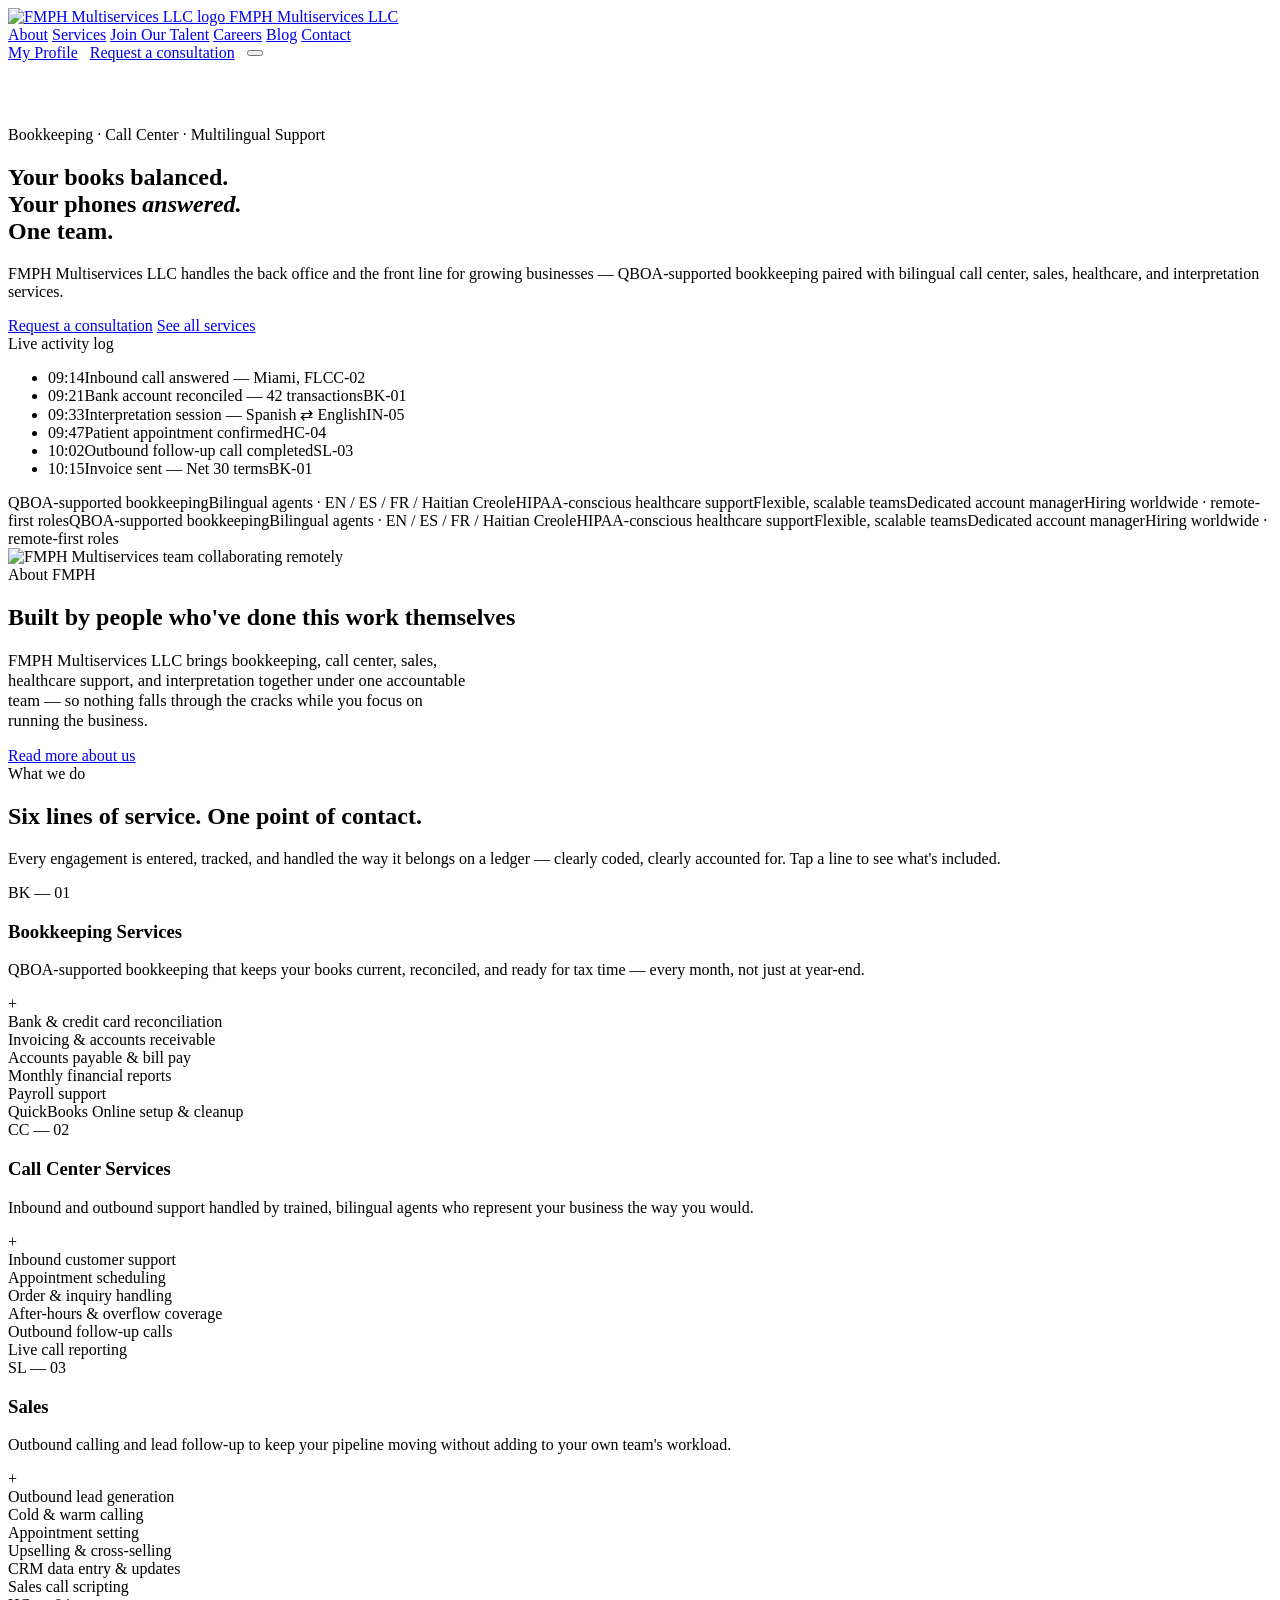
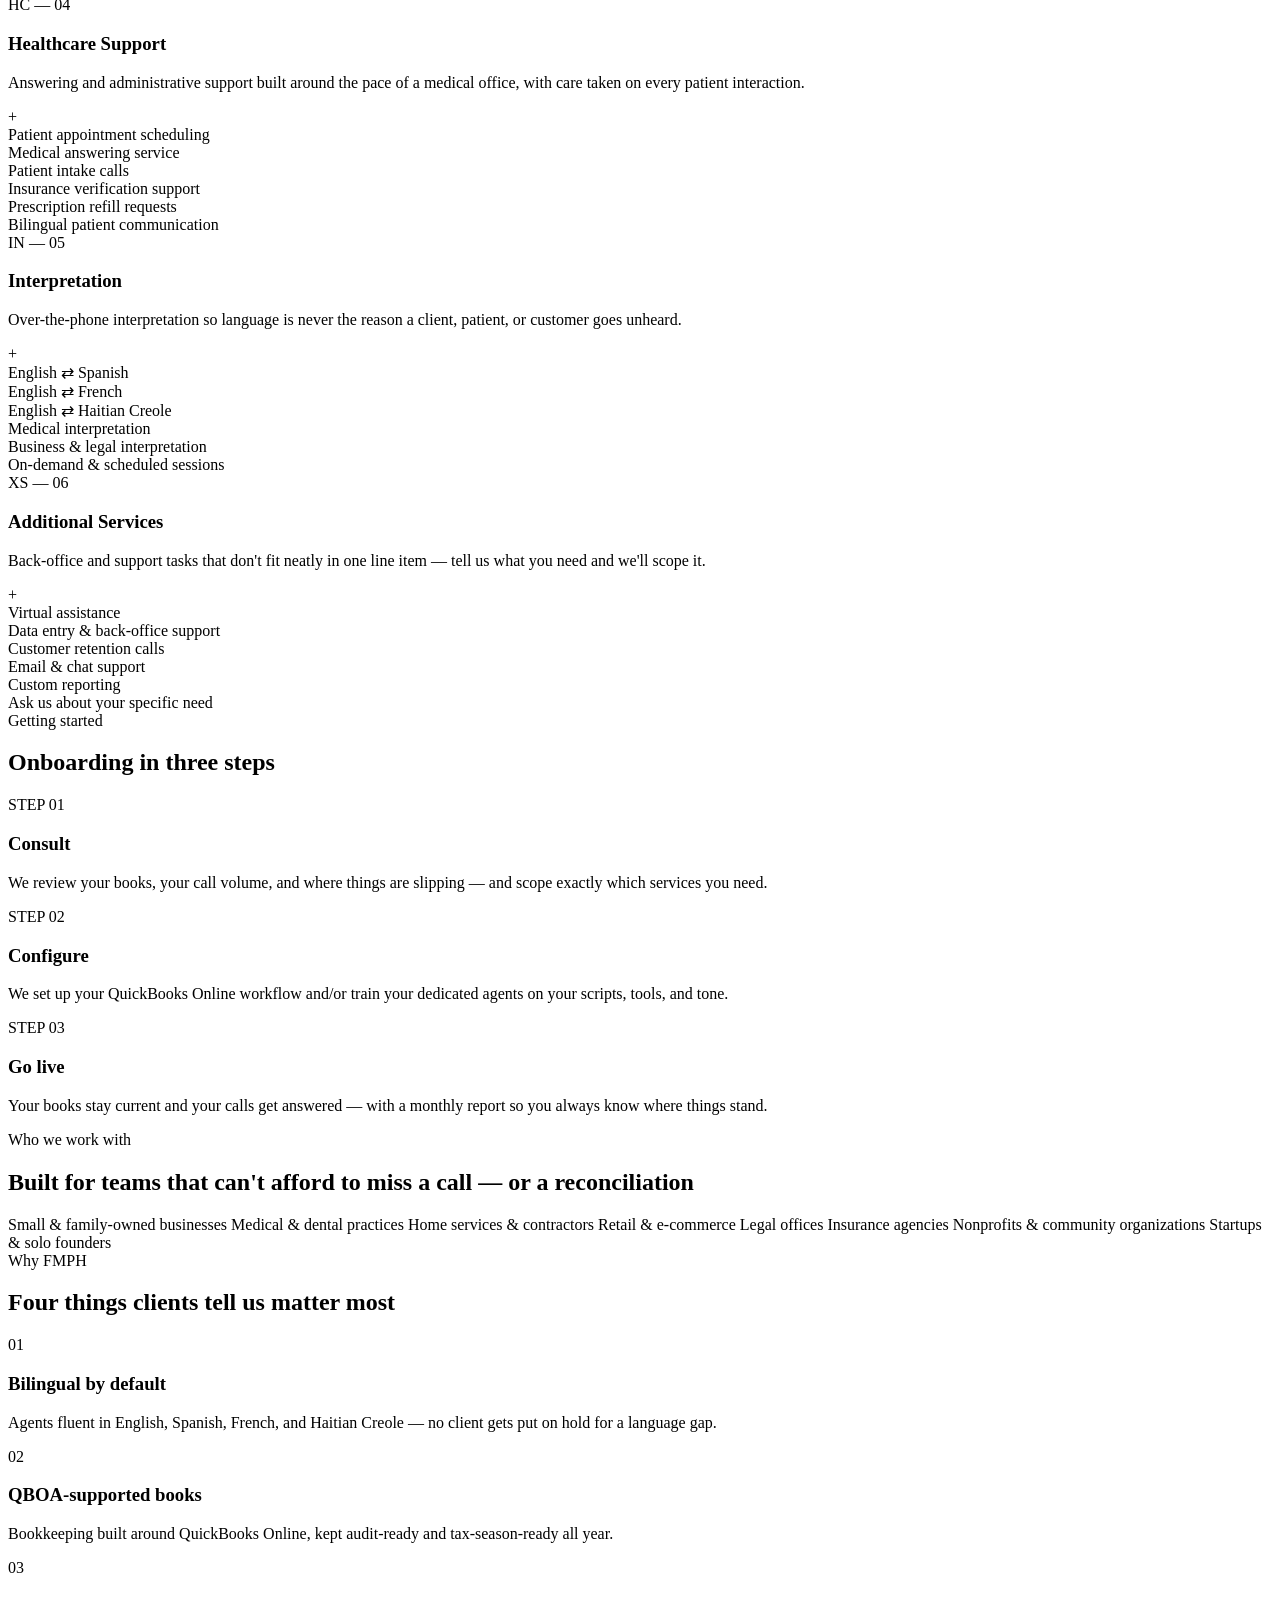
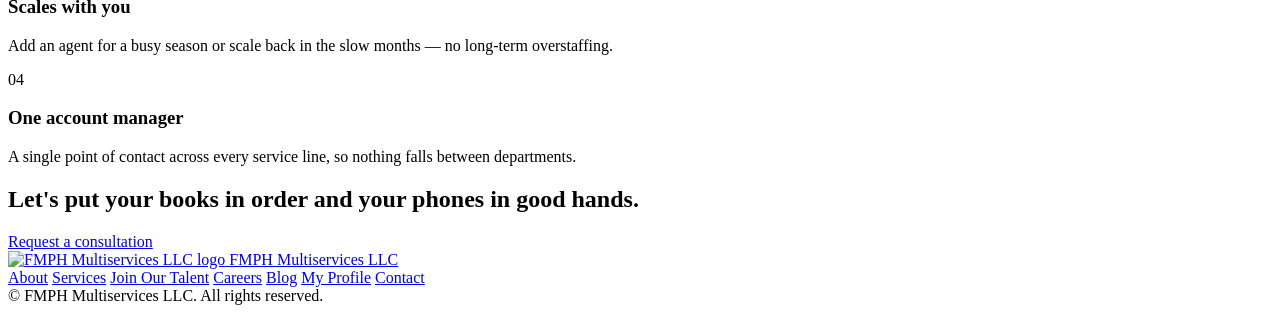
==== commit 92cec3e1: "Add files via upload" ====
--- a/index.html
+++ b/index.html
@@ -3,389 +3,19 @@
 <head>
 <meta charset="UTF-8">
 <meta name="viewport" content="width=device-width, initial-scale=1.0">
-<title>FMPH Multiservices LLC — Bookkeeping, Call Center &amp; Multilingual Support</title>
+<title>FMPH Multiservices LLC — Bookkeeping, Call Center & Multilingual Support</title>
 <meta name="description" content="FMPH Multiservices LLC provides QBOA bookkeeping, call center, sales, healthcare support, and interpretation services for growing businesses.">
 <link rel="icon" type="image/png" href="assets/logo-icon.png">
 <link rel="preconnect" href="https://fonts.googleapis.com">
 <link rel="preconnect" href="https://fonts.gstatic.com" crossorigin>
 <link href="https://fonts.googleapis.com/css2?family=Fraunces:opsz,wght@9..144,400;9..144,500;9..144,600;9..144,700&family=IBM+Plex+Sans:wght@400;500;600;700&family=IBM+Plex+Mono:wght@400;500&display=swap" rel="stylesheet">
-<style>
-  :root{
-    --ink:#141B1E;
-    --ink-soft:#51605F;
-    --paper:#FFFFFF;
-    --paper-raised:#F5F7F7;
-    --line:#DDE3E2;
-    --ledger:#0E7C6B;
-    --ledger-deep:#0A5C4F;
-    --amber:#D9673F;
-    --white:#FFFFFF;
-    --radius:2px;
-    --maxw:1180px;
-  }
-  *{box-sizing:border-box;}
-  html{scroll-behavior:smooth;}
-  body{
-    margin:0;
-    background:var(--paper);
-    color:var(--ink);
-    font-family:'IBM Plex Sans', sans-serif;
-    font-size:16px;
-    line-height:1.55;
-    -webkit-font-smoothing:antialiased;
-  }
-  h1,h2,h3{
-    font-family:'Fraunces', serif;
-    color:var(--ink);
-    margin:0;
-    line-height:1.08;
-    font-weight:600;
-    letter-spacing:-0.01em;
-  }
-  a{color:inherit;}
-  .wrap{max-width:var(--maxw); margin:0 auto; padding:0 32px;}
-  .mono{font-family:'IBM Plex Mono', monospace;}
-  .eyebrow{
-    font-family:'IBM Plex Mono', monospace;
-    font-size:12.5px;
-    letter-spacing:.14em;
-    text-transform:uppercase;
-    color:var(--ledger);
-    display:flex;
-    align-items:center;
-    gap:10px;
-  }
-  .eyebrow::before{
-    content:"";
-    width:7px;height:7px;border-radius:50%;
-    background:var(--ledger);
-    box-shadow:0 0 0 3px rgba(14,124,107,.2);
-    flex:none;
-  }
-  ::selection{background:var(--ink); color:var(--paper-raised);}
-  a:focus-visible, button:focus-visible, input:focus-visible, textarea:focus-visible, select:focus-visible{
-    outline:2px solid var(--ledger);
-    outline-offset:3px;
-  }
-
-  /* ---------- HEADER ---------- */
-  header{
-    position:sticky; top:0; z-index:100;
-    background:rgba(255,255,255,.92);
-    backdrop-filter:blur(8px);
-    border-bottom:1px solid var(--line);
-  }
-  .nav{
-    display:flex; align-items:center; justify-content:space-between;
-    padding:18px 32px;
-    max-width:var(--maxw); margin:0 auto;
-  }
-  .logo{
-    display:flex; flex-direction:row; align-items:center; gap:10px; text-decoration:none;
-  }
-  .logo-icon{height:34px; width:auto; display:block; flex:none;}
-  .logo-text{display:flex; flex-direction:column; line-height:1; gap:3px;}
-  .logo .mark{font-family:'Fraunces', serif; font-weight:700; font-size:22px; letter-spacing:.01em; color:var(--ink);}
-  .logo .sub{font-family:'IBM Plex Mono', monospace; font-size:10px; letter-spacing:.16em; text-transform:uppercase; color:var(--ledger);}
-  nav.links{display:flex; gap:22px; align-items:center;}
-  nav.links a{
-    text-decoration:none; font-size:14.5px; font-weight:500; color:var(--ink-soft);
-    padding:4px 2px; border-bottom:1px solid transparent; transition:.2s;
-  }
-  nav.links a:hover{color:var(--ledger-deep); border-bottom-color:var(--ledger);}
-  .btn{
-    font-family:'IBM Plex Sans', sans-serif;
-    font-weight:600; font-size:14px;
-    padding:11px 22px;
-    border-radius:var(--radius);
-    text-decoration:none;
-    display:inline-flex; align-items:center; gap:8px;
-    cursor:pointer; border:1px solid transparent;
-    transition:.2s;
-  }
-  .btn-primary{background:var(--ledger); color:var(--white);}
-  .btn-primary:hover{background:var(--ledger-deep);}
-  .btn-ghost{border-color:var(--ink); color:var(--ink); background:transparent;}
-  .btn-ghost:hover{background:var(--ink); color:var(--paper);}
-  .navbtn{display:none; background:none; border:none; cursor:pointer; padding:6px;}
-  .navbtn span{display:block; width:22px; height:2px; background:var(--ink); margin:5px 0;}
-
-  /* ---------- HERO ---------- */
-  .hero{padding:88px 0 64px; overflow:hidden;}
-  .hero-grid{
-    display:grid; grid-template-columns:1.15fr .85fr; gap:56px; align-items:center;
-  }
-  .hero h1{font-size:clamp(34px,4.6vw,58px); margin:18px 0 22px;}
-  .hero h1 em{font-style:italic; color:var(--ledger);}
-  .hero p.lead{font-size:18px; color:var(--ink-soft); max-width:46ch; margin-bottom:32px;}
-  .hero-ctas{display:flex; gap:14px; flex-wrap:wrap;}
-
-  .ledger-card{
-    background:var(--paper-raised);
-    border:1px solid var(--line);
-    border-radius:var(--radius);
-    box-shadow:0 22px 50px -22px rgba(20,27,30,.28);
-  }
-  .ledger-card .lc-head{
-    display:flex; justify-content:space-between; align-items:center;
-    padding:14px 18px; border-bottom:1px solid var(--line);
-    font-family:'IBM Plex Mono', monospace; font-size:11.5px; letter-spacing:.08em;
-    text-transform:uppercase; color:var(--ink-soft);
-  }
-  .lc-head .dots{display:flex; gap:6px;}
-  .lc-head .dots span{width:7px; height:7px; border-radius:50%; background:var(--line);}
-  #ticker{list-style:none; margin:0; padding:10px 0; min-height:268px;}
-  #ticker li{
-    display:grid; grid-template-columns:64px 1fr auto; gap:12px; align-items:baseline;
-    padding:11px 18px; font-family:'IBM Plex Mono', monospace; font-size:12.5px;
-    opacity:0; transform:translateY(6px);
-    animation:rowIn .5s ease forwards;
-    border-bottom:1px dashed var(--line);
-  }
-  #ticker li:last-child{border-bottom:none;}
-  #ticker li .t-time{color:var(--ink-soft);}
-  #ticker li .t-desc{color:var(--ink); font-family:'IBM Plex Sans', sans-serif; font-size:13.5px;}
-  #ticker li .t-tag{
-    font-size:10px; letter-spacing:.08em; padding:3px 7px; border-radius:20px;
-    background:rgba(14,124,107,.14); color:var(--ledger-deep); white-space:nowrap; height:fit-content;
-  }
-  @keyframes rowIn{to{opacity:1; transform:translateY(0);}}
-
-  .marquee-strip{
-    border-top:1px solid var(--line); border-bottom:1px solid var(--line);
-    background:var(--ink); color:var(--paper); overflow:hidden; padding:13px 0;
-  }
-  .marquee-strip .track{display:flex; width:max-content; animation:scroll 32s linear infinite;}
-  .marquee-strip .track span{
-    font-family:'IBM Plex Mono', monospace; font-size:12.5px; letter-spacing:.05em;
-    padding:0 28px; white-space:nowrap; color:#BFEAE1; display:flex; align-items:center; gap:10px;
-  }
-  .marquee-strip .track span::before{content:"•"; color:var(--ledger);}
-  @keyframes scroll{from{transform:translateX(0);} to{transform:translateX(-50%);}}
-
-  /* ---------- SECTION SHARED ---------- */
-  section{padding:96px 0;}
-  .section-head{max-width:640px; margin-bottom:52px;}
-  .section-head h2{font-size:clamp(28px,3.4vw,40px); margin-top:14px;}
-  .section-head p{color:var(--ink-soft); font-size:16.5px; margin-top:14px;}
-
-  /* ---------- SERVICES LEDGER ---------- */
-  .ledger{border-top:1px solid var(--ink);}
-  .ledger-row{
-    border-bottom:1px solid var(--line);
-    padding:30px 0;
-    display:grid; grid-template-columns:110px 1fr; gap:28px;
-    cursor:pointer;
-  }
-  .ledger-row .code{
-    font-family:'IBM Plex Mono', monospace; font-size:13px; color:var(--ledger);
-    padding-top:6px; letter-spacing:.04em;
-  }
-  .ledger-row .row-main{display:grid; grid-template-columns:1fr auto; gap:24px; align-items:start;}
-  .ledger-row h3{font-size:24px; font-weight:600;}
-  .ledger-row .row-sub{color:var(--ink-soft); margin-top:8px; max-width:56ch; font-size:15px;}
-  .ledger-row .chev{
-    font-family:'IBM Plex Mono', monospace; font-size:20px; color:var(--ink-soft);
-    transition:transform .3s; padding-top:2px;
-  }
-  .ledger-row.open .chev{transform:rotate(45deg); color:var(--ledger);}
-  .row-detail{
-    max-height:0; overflow:hidden; transition:max-height .35s ease;
-    grid-column:1/-1;
-  }
-  .ledger-row.open .row-detail{max-height:220px;}
-  .row-detail-inner{
-    display:flex; flex-wrap:wrap; gap:10px 28px; padding-top:20px; margin-left:0;
-  }
-  .row-detail-inner div{
-    font-size:14px; color:var(--ink); display:flex; gap:8px; align-items:baseline;
-  }
-  .row-detail-inner div::before{content:"—"; color:var(--amber); font-weight:600;}
-
-  /* ---------- HOW IT WORKS ---------- */
-  .steps{display:grid; grid-template-columns:repeat(3,1fr); gap:0; border-top:1px solid var(--ink); border-bottom:1px solid var(--ink);}
-  .step{padding:36px 30px; border-right:1px solid var(--line);}
-  .step:last-child{border-right:none;}
-  .step .num{font-family:'IBM Plex Mono', monospace; color:var(--ledger); font-size:13px; letter-spacing:.08em;}
-  .step h3{font-size:21px; margin:16px 0 10px;}
-  .step p{color:var(--ink-soft); font-size:14.5px; margin:0;}
-
-  /* ---------- INDUSTRIES ---------- */
-  .chips{display:flex; flex-wrap:wrap; gap:12px;}
-  .chip{
-    border:1px solid var(--ink); border-radius:30px; padding:10px 20px;
-    font-size:14px; font-weight:500; background:var(--paper-raised);
-  }
-
-  /* ---------- WHY GRID ---------- */
-  .why-grid{display:grid; grid-template-columns:repeat(4,1fr); gap:1px; background:var(--line); border:1px solid var(--line);}
-  .why-cell{background:var(--paper-raised); padding:34px 26px;}
-  .why-cell .wnum{font-family:'IBM Plex Mono', monospace; font-size:12px; color:var(--ledger-deep); letter-spacing:.08em;}
-  .why-cell h3{font-size:18px; margin:14px 0 10px;}
-  .why-cell p{font-size:14px; color:var(--ink-soft); margin:0;}
-
-  /* ---------- CTA BANNER ---------- */
-  .cta-banner{
-    background:var(--ink); color:var(--paper);
-    border-radius:var(--radius);
-    padding:56px 48px;
-    display:flex; justify-content:space-between; align-items:center; gap:32px; flex-wrap:wrap;
-  }
-  .cta-banner h2{color:var(--white); font-size:clamp(24px,3vw,34px); max-width:14ch;}
-  .cta-banner .btn-primary{background:var(--ledger); color:var(--ink); border-color:var(--ledger);}
-  .cta-banner .btn-primary:hover{background:var(--ledger-deep); color:var(--white);}
-
-  /* ---------- CONTACT ---------- */
-  .contact-grid{display:grid; grid-template-columns:1fr .8fr; gap:56px;}
-  form{display:grid; gap:16px;}
-  .field{display:grid; gap:6px;}
-  .field label{font-size:13px; font-family:'IBM Plex Mono', monospace; letter-spacing:.04em; color:var(--ink-soft);}
-  .field input, .field select, .field textarea{
-    font-family:'IBM Plex Sans', sans-serif; font-size:15px;
-    border:1px solid var(--line); background:var(--paper-raised);
-    padding:12px 14px; border-radius:var(--radius); color:var(--ink);
-  }
-  .field textarea{resize:vertical; min-height:110px;}
-  .row2{display:grid; grid-template-columns:1fr 1fr; gap:16px;}
-  form .btn-primary{justify-self:start; margin-top:6px; border:none;}
-
-  .info-card{background:var(--ink); color:var(--paper); padding:36px; border-radius:var(--radius);}
-  .info-card .eyebrow{color:#6FE0C7;}
-  .info-card .eyebrow::before{background:var(--ledger); box-shadow:0 0 0 3px rgba(14,124,107,.3);}
-  .info-card h3{color:var(--white); font-size:22px; margin:14px 0 22px;}
-  .info-line{display:flex; justify-content:space-between; padding:14px 0; border-bottom:1px solid rgba(255,255,255,.14); font-size:14.5px;}
-  .info-line span:first-child{color:#8FD9C9; font-family:'IBM Plex Mono', monospace; font-size:12px; letter-spacing:.06em;}
-  .info-line span:last-child{text-align:right;}
-
-  /* ---------- FOOTER ---------- */
-  footer{border-top:1px solid var(--ink); padding:44px 0 30px;}
-  .foot-grid{display:flex; justify-content:space-between; align-items:flex-end; flex-wrap:wrap; gap:24px;}
-  footer .logo .mark{font-size:19px;}
-  .foot-links{display:flex; gap:26px; flex-wrap:wrap;}
-  .foot-links a{font-size:13.5px; text-decoration:none; color:var(--ink-soft);}
-  .foot-bottom{margin-top:34px; padding-top:20px; border-top:1px solid var(--line); font-size:12.5px; color:var(--ink-soft); font-family:'IBM Plex Mono', monospace;}
-
-  .reveal{opacity:0; transform:translateY(18px); transition:opacity .6s ease, transform .6s ease;}
-  .reveal.in{opacity:1; transform:translateY(0);}
-
-  /* ---------- ABOUT ---------- */
-  .about-grid{display:grid; grid-template-columns:.9fr 1.1fr; gap:56px; align-items:center;}
-  .about-photo img{width:100%; height:100%; object-fit:cover; border-radius:var(--radius); display:block; aspect-ratio:4/5;}
-  .about-stats{display:flex; gap:28px; margin-top:28px; flex-wrap:wrap;}
-  .about-stats div{border-left:2px solid var(--ledger); padding-left:14px;}
-  .about-stats .stat-num{font-family:'Fraunces',serif; font-size:28px; font-weight:600; color:var(--ink); display:block;}
-  .about-stats .stat-label{font-size:12.5px; color:var(--ink-soft); font-family:'IBM Plex Mono',monospace; letter-spacing:.05em;}
-
-  /* ---------- WORLDWIDE BANNER ---------- */
-  .worldwide-banner{
-    position:relative; border-radius:var(--radius); overflow:hidden; min-height:280px;
-    display:flex; align-items:center; margin-bottom:52px;
-  }
-  .worldwide-banner img{position:absolute; inset:0; width:100%; height:100%; object-fit:cover;}
-  .worldwide-banner::after{content:""; position:absolute; inset:0; background:linear-gradient(100deg, rgba(20,27,30,.88) 0%, rgba(20,27,30,.55) 55%, rgba(20,27,30,.22) 100%);}
-  .worldwide-content{position:relative; z-index:1; padding:44px 48px; color:#fff; max-width:560px;}
-  .worldwide-content .eyebrow{color:#8FEFDB;}
-  .worldwide-content .eyebrow::before{background:#8FEFDB; box-shadow:0 0 0 3px rgba(143,239,219,.25);}
-  .worldwide-content h3{color:#fff; font-size:clamp(22px,2.6vw,30px); margin:14px 0 12px;}
-  .worldwide-content p{color:#DCEAE7; font-size:15px; margin:0;}
-
-  /* ---------- TALENT CATEGORIES ---------- */
-  .talent-grid{display:grid; grid-template-columns:repeat(3,1fr); gap:22px;}
-  .talent-card{
-    position:relative; border-radius:var(--radius); overflow:hidden; cursor:pointer;
-    aspect-ratio:4/3; border:1px solid var(--line); transition:transform .25s, outline-color .2s;
-  }
-  .talent-card:hover{transform:translateY(-4px);}
-  .talent-card img{width:100%; height:100%; object-fit:cover; display:block;}
-  .talent-card::after{content:""; position:absolute; inset:0; background:linear-gradient(180deg, rgba(20,27,30,0) 35%, rgba(20,27,30,.85) 100%);}
-  .talent-card .talent-info{position:absolute; left:0; right:0; bottom:0; z-index:1; padding:18px; color:#fff;}
-  .talent-card .talent-code{font-family:'IBM Plex Mono',monospace; font-size:11px; letter-spacing:.08em; color:#8FEFDB;}
-  .talent-card h3{color:#fff; font-size:19px; margin:6px 0 4px;}
-  .talent-card .talent-count{font-size:12.5px; color:#DCEAE7;}
-  .talent-card.active{outline:2px solid var(--ledger); outline-offset:2px;}
-
-  /* ---------- CAREERS ---------- */
-  .career-toolbar{display:flex; align-items:center; justify-content:space-between; flex-wrap:wrap; gap:14px; margin-bottom:32px;}
-  .career-filter-label{font-family:'IBM Plex Mono',monospace; font-size:12.5px; color:var(--ink-soft); display:flex; align-items:center; gap:10px;}
-  .career-filter-label button{
-    font-family:'IBM Plex Mono',monospace; font-size:11.5px; color:var(--ledger); background:none; border:1px solid var(--ledger);
-    padding:4px 10px; border-radius:20px; cursor:pointer;
-  }
-  .badge-worldwide{
-    display:inline-flex; align-items:center; gap:6px; font-size:12px; font-family:'IBM Plex Mono',monospace;
-    border:1px solid var(--line); background:var(--paper-raised); padding:5px 11px; border-radius:20px; color:var(--ink-soft);
-  }
-  .career-grid{display:grid; grid-template-columns:repeat(3,1fr); gap:24px;}
-  .job-card{border:1px solid var(--line); border-radius:var(--radius); overflow:hidden; display:flex; flex-direction:column; background:var(--paper-raised);}
-  .job-card img{width:100%; aspect-ratio:16/10; object-fit:cover; display:block;}
-  .job-card .job-body{padding:20px; display:flex; flex-direction:column; gap:10px; flex:1;}
-  .job-card .job-dept{font-family:'IBM Plex Mono',monospace; font-size:11px; letter-spacing:.06em; color:var(--ledger-deep); text-transform:uppercase;}
-  .job-card h3{font-size:19px;}
-  .job-card .job-meta{display:flex; gap:8px; flex-wrap:wrap;}
-  .job-card p.job-blurb{font-size:13.5px; color:var(--ink-soft); margin:0; flex:1;}
-  .job-card .btn{margin-top:6px; align-self:flex-start; padding:9px 18px; font-size:13px;}
-  .career-empty{display:none; padding:40px; text-align:center; color:var(--ink-soft); border:1px dashed var(--line); border-radius:var(--radius);}
-
-  /* ---------- BLOG ---------- */
-  .blog-grid{display:grid; grid-template-columns:repeat(3,1fr); gap:24px;}
-  .blog-card{display:flex; flex-direction:column; gap:14px;}
-  .blog-card img{width:100%; aspect-ratio:4/3; object-fit:cover; border-radius:var(--radius); display:block;}
-  .blog-card .blog-tag{font-family:'IBM Plex Mono',monospace; font-size:11px; letter-spacing:.06em; color:var(--ledger-deep); text-transform:uppercase;}
-  .blog-card h3{font-size:19px;}
-  .blog-card p{font-size:14px; color:var(--ink-soft); margin:0;}
-  .blog-card .blog-meta{font-family:'IBM Plex Mono',monospace; font-size:11.5px; color:var(--ink-soft); display:flex; justify-content:space-between; align-items:center;}
-  .blog-card .blog-meta a{color:var(--ledger); text-decoration:none; font-weight:600;}
-
-  /* ---------- MY PROFILE ---------- */
-  .profile-grid{display:grid; grid-template-columns:.9fr 1.1fr; gap:56px; align-items:center;}
-  .profile-photo img{width:100%; height:100%; object-fit:cover; border-radius:var(--radius); display:block; aspect-ratio:4/5;}
-  .profile-tabs{display:flex; gap:4px; margin-bottom:24px; border:1px solid var(--line); border-radius:var(--radius); padding:4px; width:fit-content;}
-  .profile-tab{
-    font-family:'IBM Plex Sans',sans-serif; font-size:13.5px; font-weight:600; padding:9px 18px;
-    border:none; background:transparent; color:var(--ink-soft); cursor:pointer; border-radius:var(--radius); transition:.2s;
-  }
-  .profile-tab.active{background:var(--ink); color:var(--paper);}
-  .profile-form{display:none;}
-  .profile-form.active{display:grid;}
-  .profile-note{font-size:12.5px; color:var(--ink-soft); margin-top:4px;}
-
-  @media (max-width:900px){
-    .hero-grid{grid-template-columns:1fr;}
-    nav.links{display:none;}
-    .navbtn{display:block;}
-    .steps{grid-template-columns:1fr;}
-    .step{border-right:none; border-bottom:1px solid var(--line);}
-    .why-grid{grid-template-columns:1fr 1fr;}
-    .contact-grid{grid-template-columns:1fr;}
-    .row2{grid-template-columns:1fr;}
-    .ledger-row{grid-template-columns:1fr;}
-    .ledger-row .code{padding-top:0;}
-    .about-grid{grid-template-columns:1fr;}
-    .talent-grid{grid-template-columns:1fr 1fr;}
-    .career-grid{grid-template-columns:1fr 1fr;}
-    .blog-grid{grid-template-columns:1fr 1fr;}
-    .profile-grid{grid-template-columns:1fr;}
-  }
-  @media (max-width:560px){
-    .wrap{padding:0 20px;}
-    .why-grid{grid-template-columns:1fr;}
-    .cta-banner{padding:38px 26px;}
-    .talent-grid{grid-template-columns:1fr;}
-    .career-grid{grid-template-columns:1fr;}
-    .blog-grid{grid-template-columns:1fr;}
-    .worldwide-content{padding:30px 24px;}
-  }
-  @media (prefers-reduced-motion: reduce){
-    *{animation-duration:.01ms !important; animation-iteration-count:1 !important; transition-duration:.01ms !important;}
-    html{scroll-behavior:auto;}
-  }
-</style>
+<link rel="stylesheet" href="assets/styles.css">
 </head>
 <body>
 
 <header>
   <div class="nav">
-    <a href="#top" class="logo">
+    <a href="index.html" class="logo">
       <img src="assets/logo-icon.png" alt="FMPH Multiservices LLC logo" class="logo-icon">
       <span class="logo-text">
         <span class="mark">FMPH</span>
@@ -393,27 +23,27 @@
       </span>
     </a>
     <nav class="links">
-      <a href="#about">About</a>
-      <a href="#services">Services</a>
-      <a href="#talent">Join Our Talent</a>
-      <a href="#careers">Careers</a>
-      <a href="#blog">Blog</a>
-      <a href="#contact">Contact</a>
+      <a href="about.html">About</a>
+      <a href="index.html#services">Services</a>
+      <a href="join-our-talent.html">Join Our Talent</a>
+      <a href="careers.html">Careers</a>
+      <a href="blog.html">Blog</a>
+      <a href="contact.html">Contact</a>
     </nav>
     <div style="display:flex; align-items:center; gap:12px;">
-      <a href="#profile" class="btn btn-ghost">My Profile</a>
-      <a href="#contact" class="btn btn-primary">Request a consultation</a>
+      <a href="my-profile.html" class="btn btn-ghost">My Profile</a>
+      <a href="contact.html" class="btn btn-primary">Request a consultation</a>
       <button class="navbtn" id="navToggle" aria-label="Toggle menu" aria-expanded="false"><span></span><span></span><span></span></button>
     </div>
   </div>
   <nav class="links" id="mobileNav" style="display:none; flex-direction:column; gap:0; padding:0 32px 20px;">
-    <a href="#about" style="padding:12px 0; border-bottom:1px solid var(--line);">About</a>
-    <a href="#services" style="padding:12px 0; border-bottom:1px solid var(--line);">Services</a>
-    <a href="#talent" style="padding:12px 0; border-bottom:1px solid var(--line);">Join Our Talent</a>
-    <a href="#careers" style="padding:12px 0; border-bottom:1px solid var(--line);">Careers</a>
-    <a href="#blog" style="padding:12px 0; border-bottom:1px solid var(--line);">Blog</a>
-    <a href="#profile" style="padding:12px 0; border-bottom:1px solid var(--line);">My Profile</a>
-    <a href="#contact" style="padding:12px 0;">Contact</a>
+    <a href="about.html" style="padding:12px 0; border-bottom:1px solid var(--line);">About</a>
+    <a href="index.html#services" style="padding:12px 0; border-bottom:1px solid var(--line);">Services</a>
+    <a href="join-our-talent.html" style="padding:12px 0; border-bottom:1px solid var(--line);">Join Our Talent</a>
+    <a href="careers.html" style="padding:12px 0; border-bottom:1px solid var(--line);">Careers</a>
+    <a href="blog.html" style="padding:12px 0; border-bottom:1px solid var(--line);">Blog</a>
+    <a href="my-profile.html" style="padding:12px 0; border-bottom:1px solid var(--line);">My Profile</a>
+    <a href="contact.html" style="padding:12px 0;">Contact</a>
   </nav>
 </header>
 
@@ -427,7 +57,7 @@
         <h1>Your books balanced.<br>Your phones <em>answered.</em><br>One team.</h1>
         <p class="lead">FMPH Multiservices LLC handles the back office and the front line for growing businesses — QBOA-supported bookkeeping paired with bilingual call center, sales, healthcare, and interpretation services.</p>
         <div class="hero-ctas">
-          <a href="#contact" class="btn btn-primary">Request a consultation</a>
+          <a href="contact.html" class="btn btn-primary">Request a consultation</a>
           <a href="#services" class="btn btn-ghost">See all services</a>
         </div>
       </div>
@@ -446,8 +76,8 @@
     <div class="track" id="marqueeTrack"></div>
   </div>
 
-  <!-- ABOUT -->
-  <section id="about">
+  <!-- ABOUT TEASER -->
+  <section id="about-teaser">
     <div class="wrap about-grid">
       <div class="about-photo reveal">
         <img src="https://picsum.photos/seed/fmph-about-team/800/1000" alt="FMPH Multiservices team collaborating remotely">
@@ -455,28 +85,14 @@
       <div class="reveal">
         <span class="eyebrow">About FMPH</span>
         <h2>Built by people who've done this work themselves</h2>
-        <p style="color:var(--ink-soft); font-size:16.5px; margin-top:16px; max-width:56ch;">FMPH Multiservices LLC started with a simple idea: small and growing businesses shouldn't have to choose between answering the phone and closing the books. We bring bookkeeping, call center, sales, healthcare support, and interpretation together under one accountable team — so nothing falls through the cracks while you focus on running the business.</p>
-        <p style="color:var(--ink-soft); font-size:16.5px; margin-top:14px; max-width:56ch;">Our team works remotely and worldwide, which means we build schedules around your business hours — not the other way around.</p>
-        <div class="about-stats">
-          <div>
-            <span class="stat-num">6</span>
-            <span class="stat-label">SERVICE LINES</span>
-          </div>
-          <div>
-            <span class="stat-num">4</span>
-            <span class="stat-label">LANGUAGES SPOKEN</span>
-          </div>
-          <div>
-            <span class="stat-num">24/7</span>
-            <span class="stat-label">COVERAGE AVAILABLE</span>
-          </div>
-        </div>
+        <p style="color:var(--ink-soft); font-size:16.5px; margin-top:16px; max-width:56ch;">FMPH Multiservices LLC brings bookkeeping, call center, sales, healthcare support, and interpretation together under one accountable team — so nothing falls through the cracks while you focus on running the business.</p>
+        <a href="about.html" class="btn btn-ghost" style="margin-top:22px;">Read more about us</a>
       </div>
     </div>
   </section>
 
   <!-- SERVICES -->
-  <section id="services">
+  <section id="services" style="padding-top:0;">
     <div class="wrap">
       <div class="section-head reveal">
         <span class="eyebrow">What we do</span>
@@ -484,9 +100,7 @@
         <p>Every engagement is entered, tracked, and handled the way it belongs on a ledger — clearly coded, clearly accounted for. Tap a line to see what's included.</p>
       </div>
 
-      <div class="ledger reveal" id="ledgerList">
-        <!-- rows injected by JS -->
-      </div>
+      <div class="ledger reveal" id="ledgerList"></div>
     </div>
   </section>
 
@@ -569,207 +183,12 @@
     </div>
   </section>
 
-  <!-- JOIN OUR TALENT -->
-  <section id="talent" style="padding-top:0;">
-    <div class="wrap">
-      <div class="section-head reveal">
-        <span class="eyebrow">Join our talent</span>
-        <h2>Find your category</h2>
-        <p>Every open role at FMPH falls into one of these categories. Pick yours to see what's currently open — every position is worldwide and remote.</p>
-      </div>
-      <div class="talent-grid reveal" id="talentGrid">
-        <!-- cards injected by JS -->
-      </div>
-    </div>
-  </section>
-
-  <!-- CAREERS -->
-  <section id="careers" style="padding-top:0;">
-    <div class="wrap">
-      <div class="worldwide-banner reveal">
-        <img src="https://picsum.photos/seed/fmph-worldwide-map/1400/600" alt="Remote team working from locations around the world">
-        <div class="worldwide-content">
-          <span class="eyebrow">Worldwide · Remote-first</span>
-          <h3>We hire worldwide. Work from anywhere in the world.</h3>
-          <p>No relocation, no office required. If you have the skill and a reliable connection, you can apply from any country and work on your local schedule.</p>
-        </div>
-      </div>
-
-      <div class="section-head reveal">
-        <span class="eyebrow">Careers</span>
-        <h2>Open positions</h2>
-      </div>
-
-      <div class="career-toolbar reveal">
-        <span class="career-filter-label" id="careerFilterLabel">Showing all open roles <button id="clearFilter" style="display:none;">Clear filter ✕</button></span>
-        <span class="badge-worldwide">🌍 Worldwide · Remote</span>
-      </div>
-
-      <div class="career-grid reveal" id="careerGrid">
-        <!-- cards injected by JS -->
-      </div>
-      <div class="career-empty" id="careerEmpty">No open roles in this category right now — check back soon or <a href="#profile" style="color:var(--ledger); font-weight:600;">create a profile</a> to be notified.</div>
-    </div>
-  </section>
-
-  <!-- BLOG -->
-  <section id="blog" style="padding-top:0;">
-    <div class="wrap">
-      <div class="section-head reveal">
-        <span class="eyebrow">Blog</span>
-        <h2>Notes from FMPH</h2>
-        <p>Thoughts on bookkeeping, remote support teams, and running a multilingual back office.</p>
-      </div>
-      <div class="blog-grid reveal" id="blogGrid">
-        <!-- cards injected by JS -->
-      </div>
-    </div>
-  </section>
-
-  <!-- MY PROFILE -->
-  <section id="profile" style="padding-top:0;">
-    <div class="wrap profile-grid">
-      <div class="profile-photo reveal">
-        <img src="https://picsum.photos/seed/fmph-profile-applicant/800/1000" alt="Applicant reviewing their profile on a laptop">
-      </div>
-      <div class="reveal">
-        <span class="eyebrow">My Profile</span>
-        <h2>Access your applicant profile</h2>
-        <p style="color:var(--ink-soft); font-size:16.5px; margin:14px 0 26px;">Log in to check your application status, or create a profile to apply to any open role in one click.</p>
-
-        <div class="profile-tabs">
-          <button class="profile-tab active" data-tab="login">Log in</button>
-          <button class="profile-tab" data-tab="signup">Create profile</button>
-        </div>
-
-        <form class="profile-form active" id="loginForm" data-form="login">
-          <div class="field">
-            <label for="loginEmail">Email</label>
-            <input id="loginEmail" type="email" placeholder="you@email.com" required>
-          </div>
-          <div class="field">
-            <label for="loginPassword">Password</label>
-            <input id="loginPassword" type="password" placeholder="••••••••" required>
-          </div>
-          <button type="submit" class="btn btn-primary">Log in</button>
-          <p class="profile-note">Demo form — account access isn't connected yet.</p>
-        </form>
-
-        <form class="profile-form" id="signupForm" data-form="signup">
-          <div class="row2">
-            <div class="field">
-              <label for="suName">Full name</label>
-              <input id="suName" type="text" placeholder="Jane Doe" required>
-            </div>
-            <div class="field">
-              <label for="suCountry">Country</label>
-              <input id="suCountry" type="text" placeholder="Where you're based" required>
-            </div>
-          </div>
-          <div class="row2">
-            <div class="field">
-              <label for="suEmail">Email</label>
-              <input id="suEmail" type="email" placeholder="you@email.com" required>
-            </div>
-            <div class="field">
-              <label for="suPhone">Phone</label>
-              <input id="suPhone" type="tel" placeholder="+1 000 000 0000">
-            </div>
-          </div>
-          <div class="field">
-            <label for="suCategory">Role category you're interested in</label>
-            <select id="suCategory">
-              <option>Bookkeeping (QBOA)</option>
-              <option>Call Center</option>
-              <option>Sales</option>
-              <option>Healthcare Support</option>
-              <option>Interpretation</option>
-              <option>Other / Not sure yet</option>
-            </select>
-          </div>
-          <div class="field">
-            <label for="suResume">Resume / CV</label>
-            <input id="suResume" type="file">
-          </div>
-          <div class="field">
-            <label for="suPassword">Create a password</label>
-            <input id="suPassword" type="password" placeholder="••••••••" required>
-          </div>
-          <button type="submit" class="btn btn-primary">Create profile</button>
-          <p class="profile-note">Demo form — profiles aren't saved yet.</p>
-        </form>
-      </div>
-    </div>
-  </section>
-
   <!-- CTA BANNER -->
   <section style="padding-top:0;">
     <div class="wrap">
       <div class="cta-banner reveal">
         <h2>Let's put your books in order and your phones in good hands.</h2>
-        <a href="#contact" class="btn btn-primary">Request a consultation</a>
-      </div>
-    </div>
-  </section>
-
-  <!-- CONTACT -->
-  <section id="contact">
-    <div class="wrap">
-      <div class="section-head reveal">
-        <span class="eyebrow">Get in touch</span>
-        <h2>Tell us what you need handled</h2>
-        <p>Fill out the form and a member of the FMPH team will follow up within one business day.</p>
-      </div>
-
-      <div class="contact-grid reveal">
-        <form id="contactForm">
-          <div class="row2">
-            <div class="field">
-              <label for="name">Full name</label>
-              <input id="name" type="text" placeholder="Jane Doe" required>
-            </div>
-            <div class="field">
-              <label for="company">Company</label>
-              <input id="company" type="text" placeholder="Your business name">
-            </div>
-          </div>
-          <div class="row2">
-            <div class="field">
-              <label for="email">Email</label>
-              <input id="email" type="email" placeholder="you@company.com" required>
-            </div>
-            <div class="field">
-              <label for="phone">Phone</label>
-              <input id="phone" type="tel" placeholder="(000) 000-0000">
-            </div>
-          </div>
-          <div class="field">
-            <label for="service">Service you're interested in</label>
-            <select id="service">
-              <option>Bookkeeping (QBOA)</option>
-              <option>Call Center</option>
-              <option>Sales</option>
-              <option>Healthcare Support</option>
-              <option>Interpretation</option>
-              <option>Other / Not sure yet</option>
-            </select>
-          </div>
-          <div class="field">
-            <label for="message">Message</label>
-            <textarea id="message" placeholder="A few details about what you need help with..."></textarea>
-          </div>
-          <button type="submit" class="btn btn-primary">Send request</button>
-        </form>
-
-        <div class="info-card">
-          <span class="eyebrow">Contact card</span>
-          <h3>FMPH Multiservices LLC</h3>
-          <div class="info-line"><span>EMAIL</span><span>joanapierre978@gmail.com</span></div>
-          <div class="info-line"><span>PHONE</span><span>+1 (713) 471-7656</span></div>
-          <div class="info-line"><span>HOURS</span><span>Mon–Fri, 9:00 AM–6:00 PM</span></div>
-          <div class="info-line"><span>SERVICE AREA</span><span>Remote &amp; nationwide (US)</span></div>
-          <div class="info-line" style="border-bottom:none;"><span>LANGUAGES</span><span>EN · ES · FR · Haitian Creole</span></div>
-        </div>
+        <a href="contact.html" class="btn btn-primary">Request a consultation</a>
       </div>
     </div>
   </section>
@@ -779,7 +198,7 @@
 <footer>
   <div class="wrap">
     <div class="foot-grid">
-      <a href="#top" class="logo">
+      <a href="index.html" class="logo">
         <img src="assets/logo-icon.png" alt="FMPH Multiservices LLC logo" class="logo-icon">
         <span class="logo-text">
           <span class="mark">FMPH</span>
@@ -787,90 +206,41 @@
         </span>
       </a>
       <div class="foot-links">
-        <a href="#about">About</a>
-        <a href="#services">Services</a>
-        <a href="#talent">Join Our Talent</a>
-        <a href="#careers">Careers</a>
-        <a href="#blog">Blog</a>
-        <a href="#profile">My Profile</a>
-        <a href="#contact">Contact</a>
+        <a href="about.html">About</a>
+        <a href="index.html#services">Services</a>
+        <a href="join-our-talent.html">Join Our Talent</a>
+        <a href="careers.html">Careers</a>
+        <a href="blog.html">Blog</a>
+        <a href="my-profile.html">My Profile</a>
+        <a href="contact.html">Contact</a>
       </div>
     </div>
     <div class="foot-bottom">© <span id="year"></span> FMPH Multiservices LLC. All rights reserved.</div>
   </div>
 </footer>
 
+<script src="assets/nav.js"></script>
 <script>
-  document.getElementById('year').textContent = new Date().getFullYear();
-
-  // Mobile nav toggle
-  const navToggle = document.getElementById('navToggle');
-  const mobileNav = document.getElementById('mobileNav');
-  navToggle.addEventListener('click', () => {
-    const isOpen = mobileNav.style.display === 'flex';
-    mobileNav.style.display = isOpen ? 'none' : 'flex';
-    navToggle.setAttribute('aria-expanded', String(!isOpen));
-  });
-  mobileNav.querySelectorAll('a').forEach(a => a.addEventListener('click', () => { mobileNav.style.display = 'none'; }));
-
   // Services ledger data
   const services = [
-    {
-      code: 'BK — 01',
-      title: 'Bookkeeping Services',
-      sub: 'QBOA-supported bookkeeping that keeps your books current, reconciled, and ready for tax time — every month, not just at year-end.',
-      items: ['Bank & credit card reconciliation', 'Invoicing & accounts receivable', 'Accounts payable & bill pay', 'Monthly financial reports', 'Payroll support', 'QuickBooks Online setup & cleanup']
-    },
-    {
-      code: 'CC — 02',
-      title: 'Call Center Services',
-      sub: 'Inbound and outbound support handled by trained, bilingual agents who represent your business the way you would.',
-      items: ['Inbound customer support', 'Appointment scheduling', 'Order & inquiry handling', 'After-hours & overflow coverage', 'Outbound follow-up calls', 'Live call reporting']
-    },
-    {
-      code: 'SL — 03',
-      title: 'Sales',
-      sub: 'Outbound calling and lead follow-up to keep your pipeline moving without adding to your own team\'s workload.',
-      items: ['Outbound lead generation', 'Cold & warm calling', 'Appointment setting', 'Upselling & cross-selling', 'CRM data entry & updates', 'Sales call scripting']
-    },
-    {
-      code: 'HC — 04',
-      title: 'Healthcare Support',
-      sub: 'Answering and administrative support built around the pace of a medical office, with care taken on every patient interaction.',
-      items: ['Patient appointment scheduling', 'Medical answering service', 'Patient intake calls', 'Insurance verification support', 'Prescription refill requests', 'Bilingual patient communication']
-    },
-    {
-      code: 'IN — 05',
-      title: 'Interpretation',
-      sub: 'Over-the-phone interpretation so language is never the reason a client, patient, or customer goes unheard.',
-      items: ['English ⇄ Spanish', 'English ⇄ French', 'English ⇄ Haitian Creole', 'Medical interpretation', 'Business & legal interpretation', 'On-demand & scheduled sessions']
-    },
-    {
-      code: 'XS — 06',
-      title: 'Additional Services',
-      sub: 'Back-office and support tasks that don\'t fit neatly in one line item — tell us what you need and we\'ll scope it.',
-      items: ['Virtual assistance', 'Data entry & back-office support', 'Customer retention calls', 'Email & chat support', 'Custom reporting', 'Ask us about your specific need']
-    }
+    { code: 'BK — 01', title: 'Bookkeeping Services', sub: 'QBOA-supported bookkeeping that keeps your books current, reconciled, and ready for tax time — every month, not just at year-end.', items: ['Bank & credit card reconciliation', 'Invoicing & accounts receivable', 'Accounts payable & bill pay', 'Monthly financial reports', 'Payroll support', 'QuickBooks Online setup & cleanup'] },
+    { code: 'CC — 02', title: 'Call Center Services', sub: 'Inbound and outbound support handled by trained, bilingual agents who represent your business the way you would.', items: ['Inbound customer support', 'Appointment scheduling', 'Order & inquiry handling', 'After-hours & overflow coverage', 'Outbound follow-up calls', 'Live call reporting'] },
+    { code: 'SL — 03', title: 'Sales', sub: "Outbound calling and lead follow-up to keep your pipeline moving without adding to your own team's workload.", items: ['Outbound lead generation', 'Cold & warm calling', 'Appointment setting', 'Upselling & cross-selling', 'CRM data entry & updates', 'Sales call scripting'] },
+    { code: 'HC — 04', title: 'Healthcare Support', sub: 'Answering and administrative support built around the pace of a medical office, with care taken on every patient interaction.', items: ['Patient appointment scheduling', 'Medical answering service', 'Patient intake calls', 'Insurance verification support', 'Prescription refill requests', 'Bilingual patient communication'] },
+    { code: 'IN — 05', title: 'Interpretation', sub: 'Over-the-phone interpretation so language is never the reason a client, patient, or customer goes unheard.', items: ['English ⇄ Spanish', 'English ⇄ French', 'English ⇄ Haitian Creole', 'Medical interpretation', 'Business & legal interpretation', 'On-demand & scheduled sessions'] },
+    { code: 'XS — 06', title: 'Additional Services', sub: "Back-office and support tasks that don't fit neatly in one line item — tell us what you need and we'll scope it.", items: ['Virtual assistance', 'Data entry & back-office support', 'Customer retention calls', 'Email & chat support', 'Custom reporting', 'Ask us about your specific need'] }
   ];
-
   const ledgerList = document.getElementById('ledgerList');
-  services.forEach((s, i) => {
+  services.forEach(s => {
     const row = document.createElement('div');
     row.className = 'ledger-row';
     row.innerHTML = `
       <div class="code">${s.code}</div>
       <div class="row-main">
-        <div>
-          <h3>${s.title}</h3>
-          <p class="row-sub">${s.sub}</p>
-        </div>
+        <div><h3>${s.title}</h3><p class="row-sub">${s.sub}</p></div>
         <div class="chev">+</div>
       </div>
-      <div class="row-detail">
-        <div class="row-detail-inner">
-          ${s.items.map(it => `<div>${it}</div>`).join('')}
-        </div>
-      </div>
+      <div class="row-detail"><div class="row-detail-inner">${s.items.map(it => `<div>${it}</div>`).join('')}</div></div>
     `;
     row.addEventListener('click', () => {
       const wasOpen = row.classList.contains('open');
@@ -880,15 +250,10 @@
     ledgerList.appendChild(row);
   });
 
-  // Marquee strip
-  const marqueeItems = [
-    'QBOA-supported bookkeeping', 'Bilingual agents · EN / ES / FR / Haitian Creole',
-    'HIPAA-conscious healthcare support', 'Flexible, scalable teams',
-    'Dedicated account manager', 'Hiring worldwide · remote-first roles'
-  ];
+  // Marquee
+  const marqueeItems = ['QBOA-supported bookkeeping', 'Bilingual agents · EN / ES / FR / Haitian Creole', 'HIPAA-conscious healthcare support', 'Flexible, scalable teams', 'Dedicated account manager', 'Hiring worldwide · remote-first roles'];
   const track = document.getElementById('marqueeTrack');
-  const doubled = [...marqueeItems, ...marqueeItems];
-  track.innerHTML = doubled.map(t => `<span>${t}</span>`).join('');
+  track.innerHTML = [...marqueeItems, ...marqueeItems].map(t => `<span>${t}</span>`).join('');
 
   // Hero ticker
   const tickerData = [
@@ -904,7 +269,6 @@
   const tickerEl = document.getElementById('ticker');
   let idx = 0;
   const maxRows = 6;
-
   function pushRow(){
     const d = tickerData[idx % tickerData.length];
     const li = document.createElement('li');
@@ -915,152 +279,6 @@
   }
   for (let i = 0; i < maxRows; i++) pushRow();
   setInterval(pushRow, 2600);
-
-  // Scroll reveal
-  const revealEls = document.querySelectorAll('.reveal');
-  const io = new IntersectionObserver((entries) => {
-    entries.forEach(e => { if (e.isIntersecting) { e.target.classList.add('in'); io.unobserve(e.target); } });
-  }, { threshold: 0.12 });
-  revealEls.forEach(el => io.observe(el));
-
-  // ---------- JOIN OUR TALENT + CAREERS ----------
-  const talentCategories = [
-    { code: 'BK', title: 'Bookkeeping', seed: 'fmph-talent-bookkeeping', count: '2 open roles' },
-    { code: 'CC', title: 'Call Center', seed: 'fmph-talent-callcenter', count: '3 open roles' },
-    { code: 'SL', title: 'Sales', seed: 'fmph-talent-sales', count: '1 open role' },
-    { code: 'HC', title: 'Healthcare Support', seed: 'fmph-talent-healthcare', count: '1 open role' },
-    { code: 'IN', title: 'Interpretation', seed: 'fmph-talent-interpretation', count: '2 open roles' },
-    { code: 'XS', title: 'Additional Services', seed: 'fmph-talent-additional', count: '1 open role' }
-  ];
-
-  const jobs = [
-    { code: 'CC', title: 'Bilingual Call Center Agent', type: 'Full-time', blurb: 'Handle inbound support and scheduling for U.S.-based clients, in English and Spanish or Haitian Creole.', seed: 'fmph-job-callcenter-agent' },
-    { code: 'CC', title: 'After-Hours Support Agent', type: 'Part-time', blurb: 'Cover evening and weekend call overflow so our clients never miss a customer.', seed: 'fmph-job-afterhours' },
-    { code: 'CC', title: 'Customer Retention Specialist', type: 'Full-time', blurb: 'Follow up with existing customers to resolve issues and keep accounts active.', seed: 'fmph-job-retention' },
-    { code: 'BK', title: 'QBOA Bookkeeper', type: 'Full-time', blurb: 'Manage reconciliations, invoicing, and monthly reporting for a portfolio of small business clients.', seed: 'fmph-job-bookkeeper' },
-    { code: 'BK', title: 'Accounts Payable Specialist', type: 'Contract', blurb: 'Process bills and vendor payments across multiple client accounts in QuickBooks Online.', seed: 'fmph-job-ap-specialist' },
-    { code: 'SL', title: 'Outbound Sales Representative', type: 'Full-time', blurb: 'Run outbound calling campaigns, qualify leads, and book appointments for client sales teams.', seed: 'fmph-job-sales-rep' },
-    { code: 'HC', title: 'Medical Answering Specialist', type: 'Part-time', blurb: 'Schedule patient appointments and route intake calls for medical office clients.', seed: 'fmph-job-medical-answering' },
-    { code: 'IN', title: 'Over-the-Phone Interpreter — Spanish', type: 'Contract', blurb: 'Provide English⇄Spanish interpretation for business and medical calls, on-demand or scheduled.', seed: 'fmph-job-interpreter-es' },
-    { code: 'IN', title: 'Over-the-Phone Interpreter — Haitian Creole', type: 'Contract', blurb: 'Provide English⇄Haitian Creole interpretation for client calls across industries.', seed: 'fmph-job-interpreter-ht' },
-    { code: 'XS', title: 'Virtual Assistant', type: 'Full-time', blurb: 'Support back-office tasks — data entry, email management, and light reporting — for client accounts.', seed: 'fmph-job-virtual-assistant' }
-  ];
-
-  const talentGrid = document.getElementById('talentGrid');
-  talentCategories.forEach(cat => {
-    const card = document.createElement('div');
-    card.className = 'talent-card';
-    card.dataset.code = cat.code;
-    card.innerHTML = `
-      <img src="https://picsum.photos/seed/${cat.seed}/500/380" alt="${cat.title} roles at FMPH Multiservices">
-      <div class="talent-info">
-        <div class="talent-code">${cat.code} — WORLDWIDE</div>
-        <h3>${cat.title}</h3>
-        <div class="talent-count">${cat.count}</div>
-      </div>
-    `;
-    card.addEventListener('click', () => filterCareers(cat.code, cat.title));
-    talentGrid.appendChild(card);
-  });
-
-  const careerGrid = document.getElementById('careerGrid');
-  const careerEmpty = document.getElementById('careerEmpty');
-  const careerFilterLabel = document.getElementById('careerFilterLabel');
-  const clearFilterBtn = document.getElementById('clearFilter');
-
-  function renderJobs(filterCode){
-    careerGrid.innerHTML = '';
-    const list = filterCode ? jobs.filter(j => j.code === filterCode) : jobs;
-    careerEmpty.style.display = list.length ? 'none' : 'block';
-    list.forEach(j => {
-      const card = document.createElement('div');
-      card.className = 'job-card';
-      card.innerHTML = `
-        <img src="https://picsum.photos/seed/${j.seed}/500/320" alt="${j.title} at FMPH Multiservices">
-        <div class="job-body">
-          <span class="job-dept">${j.code} — ${j.type}</span>
-          <h3>${j.title}</h3>
-          <div class="job-meta">
-            <span class="badge-worldwide">🌍 Worldwide · Remote</span>
-          </div>
-          <p class="job-blurb">${j.blurb}</p>
-          <a href="#profile" class="btn btn-primary">Apply now</a>
-        </div>
-      `;
-      careerGrid.appendChild(card);
-    });
-  }
-
-  function filterCareers(code, title){
-    document.querySelectorAll('.talent-card').forEach(c => c.classList.toggle('active', c.dataset.code === code));
-    careerFilterLabel.childNodes[0].textContent = `Showing ${title} roles `;
-    clearFilterBtn.style.display = 'inline-block';
-    renderJobs(code);
-    document.getElementById('careers').scrollIntoView({ behavior: 'smooth', block: 'start' });
-  }
-
-  clearFilterBtn.addEventListener('click', () => {
-    document.querySelectorAll('.talent-card').forEach(c => c.classList.remove('active'));
-    careerFilterLabel.childNodes[0].textContent = 'Showing all open roles ';
-    clearFilterBtn.style.display = 'none';
-    renderJobs(null);
-  });
-
-  renderJobs(null);
-
-  // ---------- BLOG ----------
-  const blogPosts = [
-    { tag: 'Bookkeeping', title: "5 Signs It's Time to Outsource Your Bookkeeping", excerpt: 'Falling behind on reconciliations is usually the first sign — here are the others to watch for.', date: 'Jul 14, 2026', seed: 'fmph-blog-bookkeeping' },
-    { tag: 'Call Center', title: 'What Makes a Great Remote Call Center Agent', excerpt: 'It is less about the script and more about how an agent handles the moment the script runs out.', date: 'Jun 28, 2026', seed: 'fmph-blog-callcenter' },
-    { tag: 'Interpretation', title: "Why Multilingual Support Isn't Optional Anymore", excerpt: 'Customers who cannot get help in their language go find a competitor who offers it.', date: 'Jun 09, 2026', seed: 'fmph-blog-interpretation' }
-  ];
-
-  const blogGrid = document.getElementById('blogGrid');
-  blogPosts.forEach(p => {
-    const card = document.createElement('div');
-    card.className = 'blog-card';
-    card.innerHTML = `
-      <img src="https://picsum.photos/seed/${p.seed}/700/520" alt="${p.title}">
-      <span class="blog-tag">${p.tag}</span>
-      <h3>${p.title}</h3>
-      <p>${p.excerpt}</p>
-      <div class="blog-meta"><span>${p.date}</span><a href="#blog">Read more →</a></div>
-    `;
-    blogGrid.appendChild(card);
-  });
-
-  // ---------- MY PROFILE TABS ----------
-  const profileTabs = document.querySelectorAll('.profile-tab');
-  profileTabs.forEach(tab => {
-    tab.addEventListener('click', () => {
-      profileTabs.forEach(t => t.classList.remove('active'));
-      tab.classList.add('active');
-      document.querySelectorAll('.profile-form').forEach(f => f.classList.remove('active'));
-      document.querySelector(`.profile-form[data-form="${tab.dataset.tab}"]`).classList.add('active');
-    });
-  });
-
-  ['loginForm', 'signupForm'].forEach(id => {
-    document.getElementById(id).addEventListener('submit', function(e){
-      e.preventDefault();
-      const btn = this.querySelector('button[type="submit"]');
-      const original = btn.textContent;
-      btn.textContent = id === 'loginForm' ? 'Logged in ✓' : 'Profile created ✓';
-      btn.style.background = 'var(--ledger-deep)';
-      setTimeout(() => { btn.textContent = original; btn.style.background = ''; this.reset(); }, 2600);
-    });
-  });
-
-  // Contact form (static demo — no backend wired up)
-  document.getElementById('contactForm').addEventListener('submit', function(e){
-    e.preventDefault();
-    const btn = this.querySelector('button[type="submit"]');
-    const original = btn.textContent;
-    btn.textContent = 'Request sent ✓';
-    btn.style.background = 'var(--ledger-deep)';
-    setTimeout(() => { btn.textContent = original; btn.style.background = ''; this.reset(); }, 2600);
-  });
 </script>
-
 </body>
 </html>
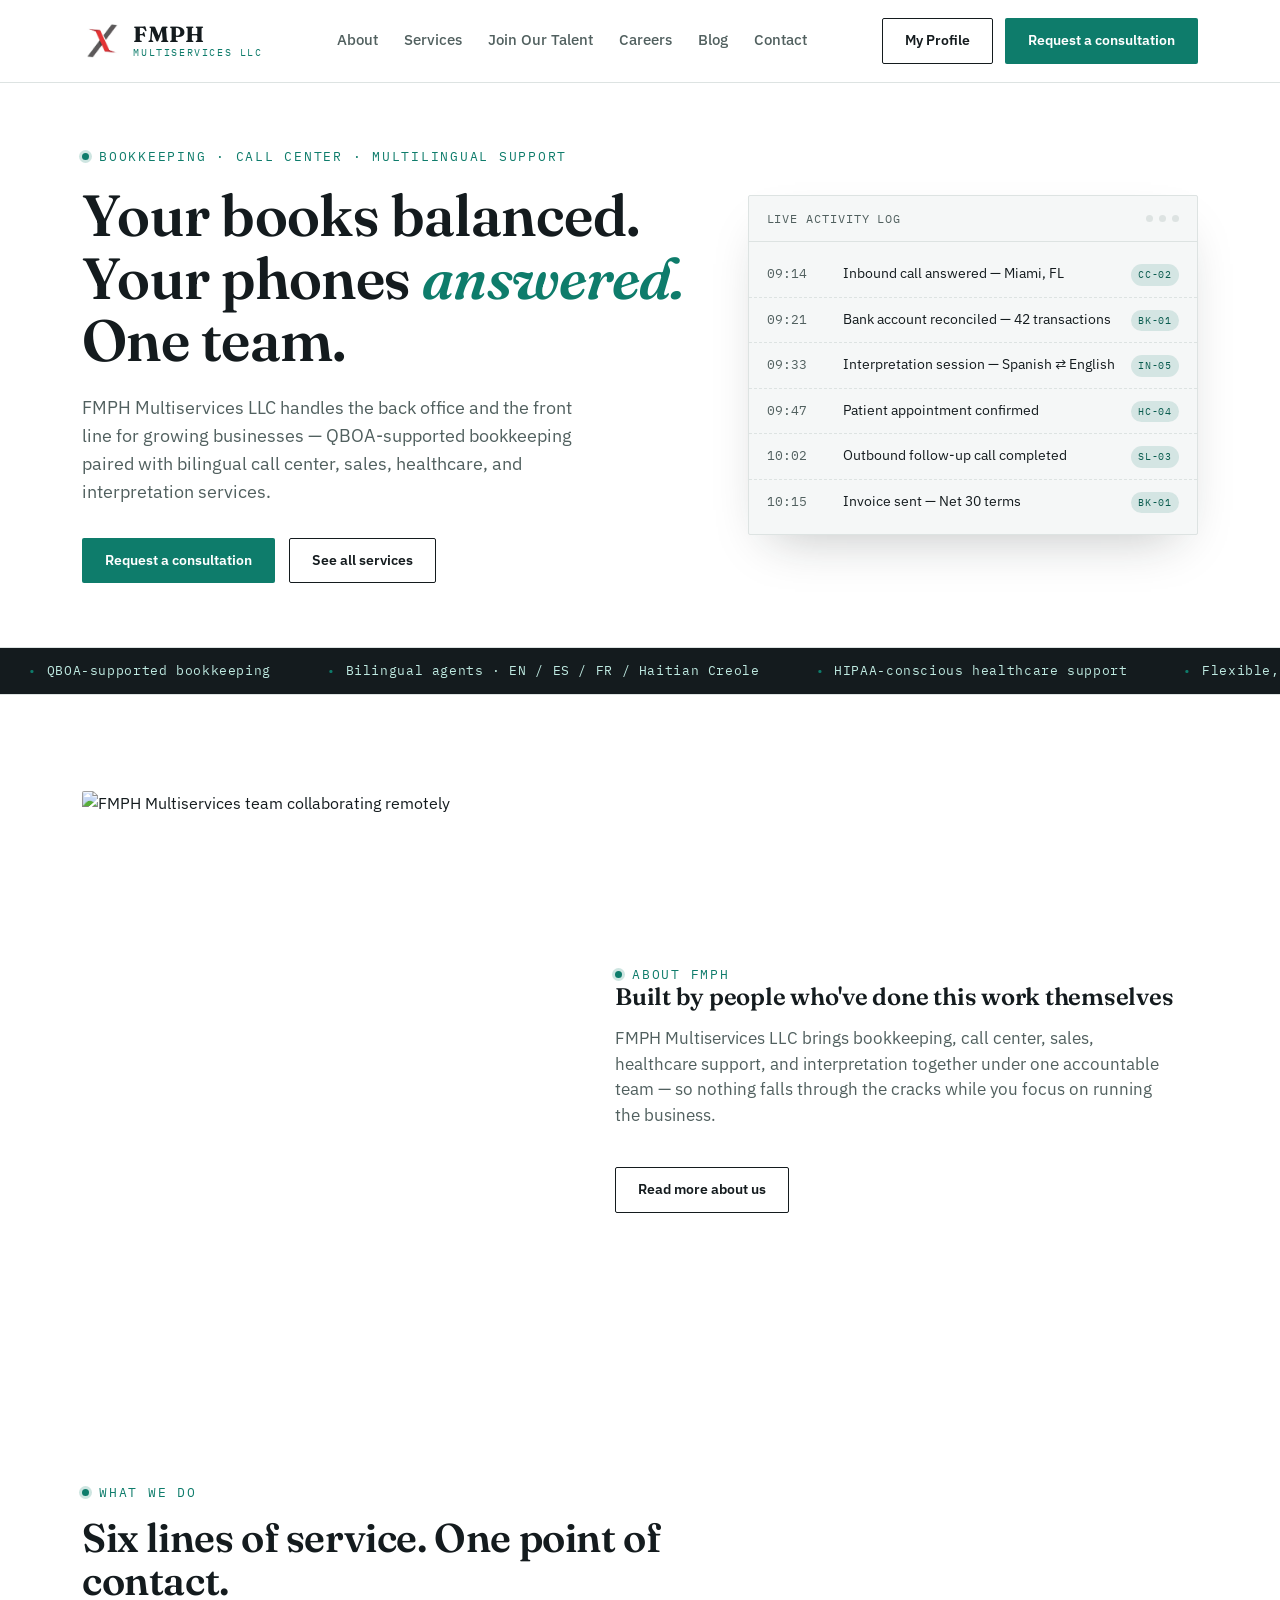
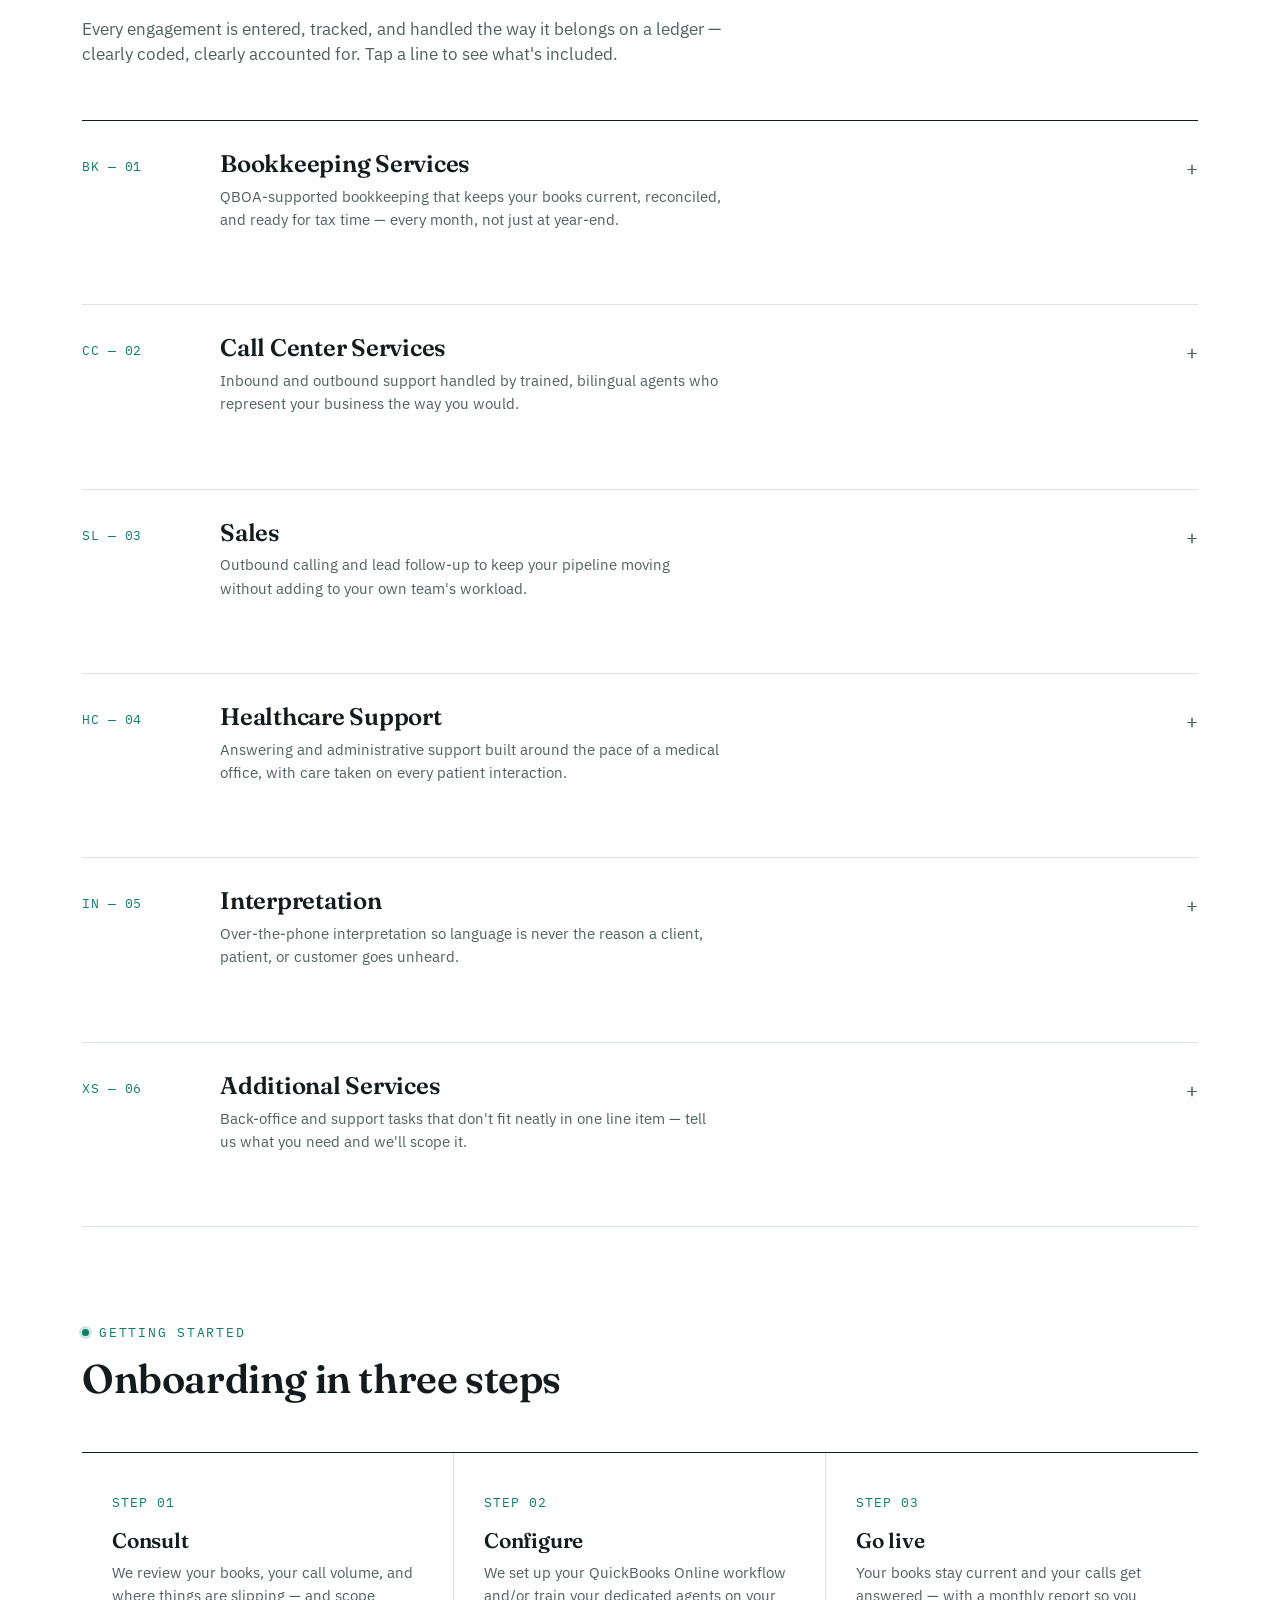
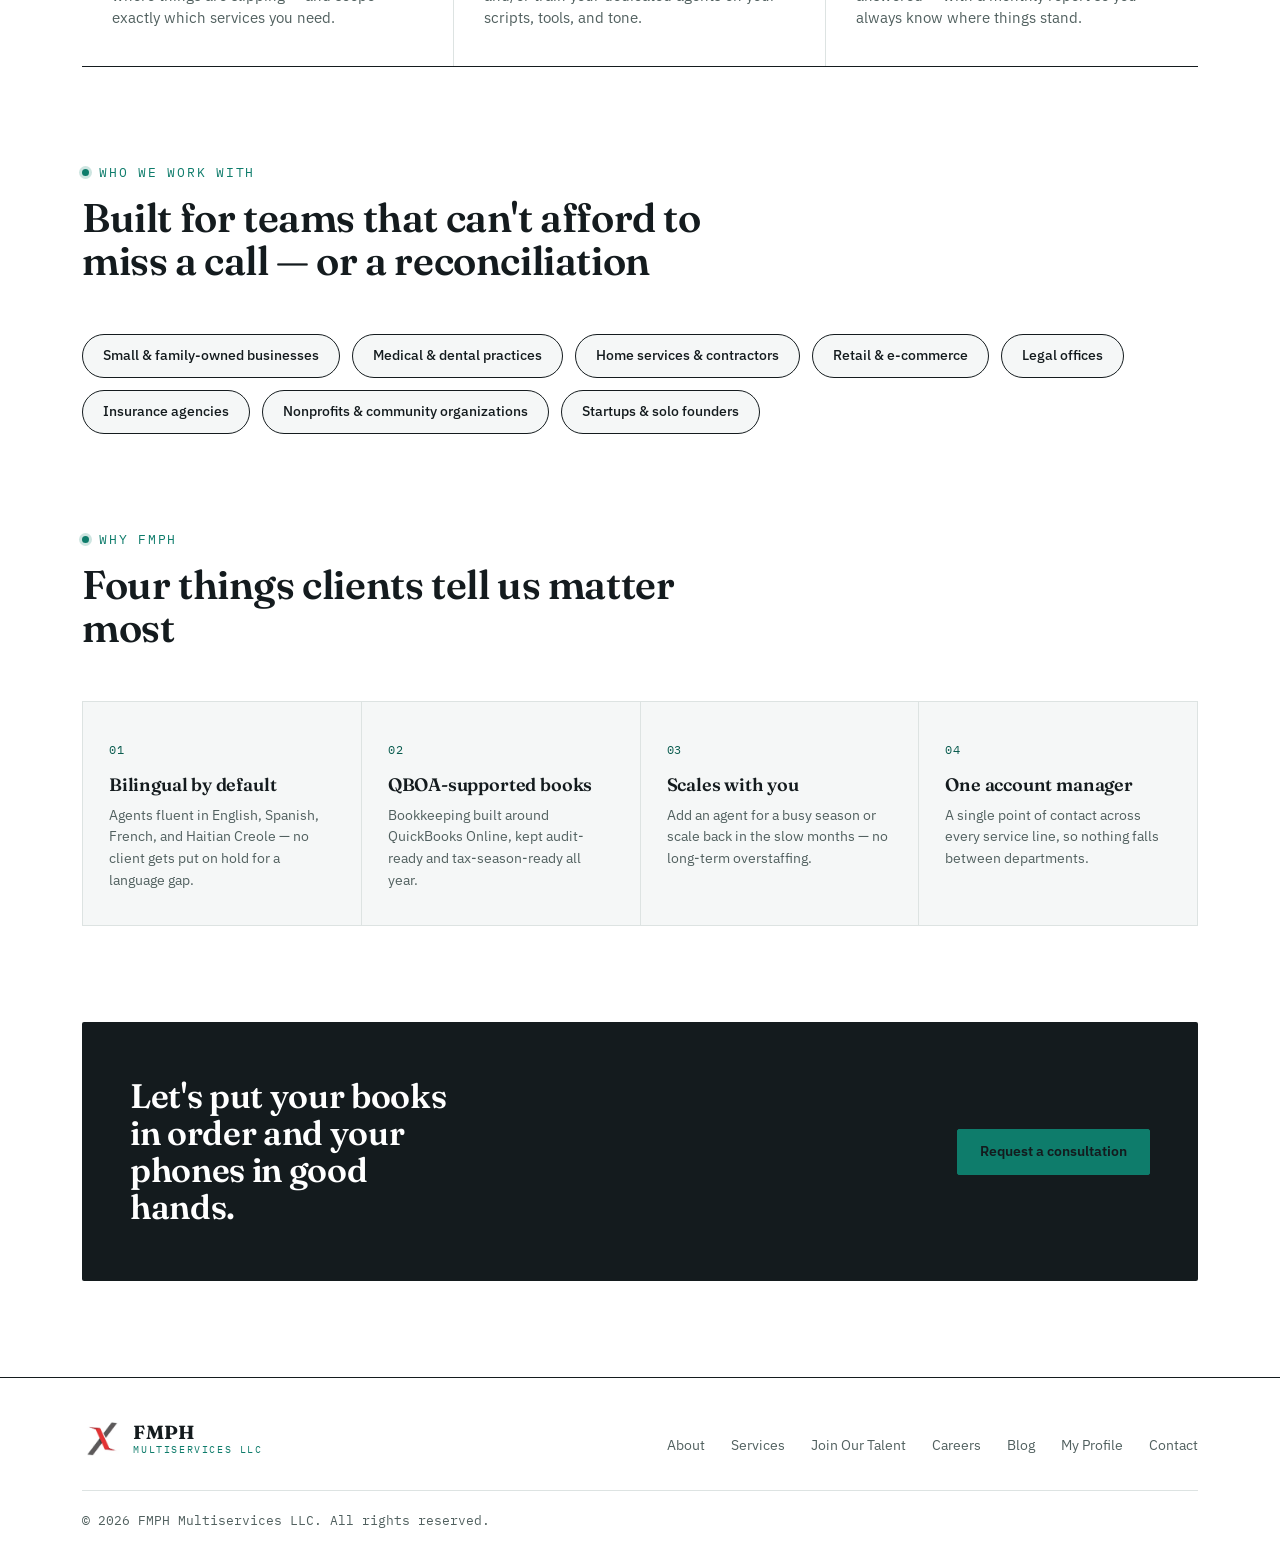
==== commit cf05247f: "Add files via upload" ====
--- a/index.html
+++ b/index.html
@@ -5,18 +5,18 @@
 <meta name="viewport" content="width=device-width, initial-scale=1.0">
 <title>FMPH Multiservices LLC — Bookkeeping, Call Center & Multilingual Support</title>
 <meta name="description" content="FMPH Multiservices LLC provides QBOA bookkeeping, call center, sales, healthcare support, and interpretation services for growing businesses.">
-<link rel="icon" type="image/png" href="assets/logo-icon.png">
+<link rel="icon" type="image/png" href="logo-icon.png">
 <link rel="preconnect" href="https://fonts.googleapis.com">
 <link rel="preconnect" href="https://fonts.gstatic.com" crossorigin>
 <link href="https://fonts.googleapis.com/css2?family=Fraunces:opsz,wght@9..144,400;9..144,500;9..144,600;9..144,700&family=IBM+Plex+Sans:wght@400;500;600;700&family=IBM+Plex+Mono:wght@400;500&display=swap" rel="stylesheet">
-<link rel="stylesheet" href="assets/styles.css">
+<link rel="stylesheet" href="styles.css">
 </head>
 <body>
 
 <header>
   <div class="nav">
     <a href="index.html" class="logo">
-      <img src="assets/logo-icon.png" alt="FMPH Multiservices LLC logo" class="logo-icon">
+      <img src="logo-icon.png" alt="FMPH Multiservices LLC logo" class="logo-icon">
       <span class="logo-text">
         <span class="mark">FMPH</span>
         <span class="sub">Multiservices LLC</span>
@@ -199,7 +199,7 @@
   <div class="wrap">
     <div class="foot-grid">
       <a href="index.html" class="logo">
-        <img src="assets/logo-icon.png" alt="FMPH Multiservices LLC logo" class="logo-icon">
+        <img src="logo-icon.png" alt="FMPH Multiservices LLC logo" class="logo-icon">
         <span class="logo-text">
           <span class="mark">FMPH</span>
           <span class="sub">Multiservices LLC</span>
@@ -219,7 +219,7 @@
   </div>
 </footer>
 
-<script src="assets/nav.js"></script>
+<script src="nav.js"></script>
 <script>
   // Services ledger data
   const services = [
--- a/styles.css
+++ b/styles.css
@@ -0,0 +1,375 @@
+:root{
+    --ink:#141B1E;
+    --ink-soft:#51605F;
+    --paper:#FFFFFF;
+    --paper-raised:#F5F7F7;
+    --line:#DDE3E2;
+    --ledger:#0E7C6B;
+    --ledger-deep:#0A5C4F;
+    --amber:#D9673F;
+    --white:#FFFFFF;
+    --radius:2px;
+    --maxw:1180px;
+  }
+  *{box-sizing:border-box;}
+  html{scroll-behavior:smooth;}
+  body{
+    margin:0;
+    background:var(--paper);
+    color:var(--ink);
+    font-family:'IBM Plex Sans', sans-serif;
+    font-size:16px;
+    line-height:1.55;
+    -webkit-font-smoothing:antialiased;
+  }
+  h1,h2,h3{
+    font-family:'Fraunces', serif;
+    color:var(--ink);
+    margin:0;
+    line-height:1.08;
+    font-weight:600;
+    letter-spacing:-0.01em;
+  }
+  a{color:inherit;}
+  .wrap{max-width:var(--maxw); margin:0 auto; padding:0 32px;}
+  .mono{font-family:'IBM Plex Mono', monospace;}
+  .eyebrow{
+    font-family:'IBM Plex Mono', monospace;
+    font-size:12.5px;
+    letter-spacing:.14em;
+    text-transform:uppercase;
+    color:var(--ledger);
+    display:flex;
+    align-items:center;
+    gap:10px;
+  }
+  .eyebrow::before{
+    content:"";
+    width:7px;height:7px;border-radius:50%;
+    background:var(--ledger);
+    box-shadow:0 0 0 3px rgba(14,124,107,.2);
+    flex:none;
+  }
+  ::selection{background:var(--ink); color:var(--paper-raised);}
+  a:focus-visible, button:focus-visible, input:focus-visible, textarea:focus-visible, select:focus-visible{
+    outline:2px solid var(--ledger);
+    outline-offset:3px;
+  }
+
+  /* ---------- HEADER ---------- */
+  header{
+    position:sticky; top:0; z-index:100;
+    background:rgba(255,255,255,.92);
+    backdrop-filter:blur(8px);
+    border-bottom:1px solid var(--line);
+  }
+  .nav{
+    display:flex; align-items:center; justify-content:space-between;
+    padding:18px 32px;
+    max-width:var(--maxw); margin:0 auto;
+  }
+  .logo{
+    display:flex; flex-direction:row; align-items:center; gap:10px; text-decoration:none;
+  }
+  .logo-icon{height:34px; width:auto; display:block; flex:none;}
+  .logo-text{display:flex; flex-direction:column; line-height:1; gap:3px;}
+  .logo .mark{font-family:'Fraunces', serif; font-weight:700; font-size:22px; letter-spacing:.01em; color:var(--ink);}
+  .logo .sub{font-family:'IBM Plex Mono', monospace; font-size:10px; letter-spacing:.16em; text-transform:uppercase; color:var(--ledger);}
+  nav.links{display:flex; gap:22px; align-items:center;}
+  nav.links a{
+    text-decoration:none; font-size:14.5px; font-weight:500; color:var(--ink-soft);
+    padding:4px 2px; border-bottom:1px solid transparent; transition:.2s;
+  }
+  nav.links a:hover{color:var(--ledger-deep); border-bottom-color:var(--ledger);}
+  .btn{
+    font-family:'IBM Plex Sans', sans-serif;
+    font-weight:600; font-size:14px;
+    padding:11px 22px;
+    border-radius:var(--radius);
+    text-decoration:none;
+    display:inline-flex; align-items:center; gap:8px;
+    cursor:pointer; border:1px solid transparent;
+    transition:.2s;
+  }
+  .btn-primary{background:var(--ledger); color:var(--white);}
+  .btn-primary:hover{background:var(--ledger-deep);}
+  .btn-ghost{border-color:var(--ink); color:var(--ink); background:transparent;}
+  .btn-ghost:hover{background:var(--ink); color:var(--paper);}
+  .navbtn{display:none; background:none; border:none; cursor:pointer; padding:6px;}
+  .navbtn span{display:block; width:22px; height:2px; background:var(--ink); margin:5px 0;}
+
+  /* ---------- HERO ---------- */
+  .hero{padding:88px 0 64px; overflow:hidden;}
+  .hero-grid{
+    display:grid; grid-template-columns:1.15fr .85fr; gap:56px; align-items:center;
+  }
+  .hero h1{font-size:clamp(34px,4.6vw,58px); margin:18px 0 22px;}
+  .hero h1 em{font-style:italic; color:var(--ledger);}
+  .hero p.lead{font-size:18px; color:var(--ink-soft); max-width:46ch; margin-bottom:32px;}
+  .hero-ctas{display:flex; gap:14px; flex-wrap:wrap;}
+
+  .ledger-card{
+    background:var(--paper-raised);
+    border:1px solid var(--line);
+    border-radius:var(--radius);
+    box-shadow:0 22px 50px -22px rgba(20,27,30,.28);
+  }
+  .ledger-card .lc-head{
+    display:flex; justify-content:space-between; align-items:center;
+    padding:14px 18px; border-bottom:1px solid var(--line);
+    font-family:'IBM Plex Mono', monospace; font-size:11.5px; letter-spacing:.08em;
+    text-transform:uppercase; color:var(--ink-soft);
+  }
+  .lc-head .dots{display:flex; gap:6px;}
+  .lc-head .dots span{width:7px; height:7px; border-radius:50%; background:var(--line);}
+  #ticker{list-style:none; margin:0; padding:10px 0; min-height:268px;}
+  #ticker li{
+    display:grid; grid-template-columns:64px 1fr auto; gap:12px; align-items:baseline;
+    padding:11px 18px; font-family:'IBM Plex Mono', monospace; font-size:12.5px;
+    opacity:0; transform:translateY(6px);
+    animation:rowIn .5s ease forwards;
+    border-bottom:1px dashed var(--line);
+  }
+  #ticker li:last-child{border-bottom:none;}
+  #ticker li .t-time{color:var(--ink-soft);}
+  #ticker li .t-desc{color:var(--ink); font-family:'IBM Plex Sans', sans-serif; font-size:13.5px;}
+  #ticker li .t-tag{
+    font-size:10px; letter-spacing:.08em; padding:3px 7px; border-radius:20px;
+    background:rgba(14,124,107,.14); color:var(--ledger-deep); white-space:nowrap; height:fit-content;
+  }
+  @keyframes rowIn{to{opacity:1; transform:translateY(0);}}
+
+  .marquee-strip{
+    border-top:1px solid var(--line); border-bottom:1px solid var(--line);
+    background:var(--ink); color:var(--paper); overflow:hidden; padding:13px 0;
+  }
+  .marquee-strip .track{display:flex; width:max-content; animation:scroll 32s linear infinite;}
+  .marquee-strip .track span{
+    font-family:'IBM Plex Mono', monospace; font-size:12.5px; letter-spacing:.05em;
+    padding:0 28px; white-space:nowrap; color:#BFEAE1; display:flex; align-items:center; gap:10px;
+  }
+  .marquee-strip .track span::before{content:"•"; color:var(--ledger);}
+  @keyframes scroll{from{transform:translateX(0);} to{transform:translateX(-50%);}}
+
+  /* ---------- SECTION SHARED ---------- */
+  section{padding:96px 0;}
+  .section-head{max-width:640px; margin-bottom:52px;}
+  .section-head h2{font-size:clamp(28px,3.4vw,40px); margin-top:14px;}
+  .section-head p{color:var(--ink-soft); font-size:16.5px; margin-top:14px;}
+
+  /* ---------- SERVICES LEDGER ---------- */
+  .ledger{border-top:1px solid var(--ink);}
+  .ledger-row{
+    border-bottom:1px solid var(--line);
+    padding:30px 0;
+    display:grid; grid-template-columns:110px 1fr; gap:28px;
+    cursor:pointer;
+  }
+  .ledger-row .code{
+    font-family:'IBM Plex Mono', monospace; font-size:13px; color:var(--ledger);
+    padding-top:6px; letter-spacing:.04em;
+  }
+  .ledger-row .row-main{display:grid; grid-template-columns:1fr auto; gap:24px; align-items:start;}
+  .ledger-row h3{font-size:24px; font-weight:600;}
+  .ledger-row .row-sub{color:var(--ink-soft); margin-top:8px; max-width:56ch; font-size:15px;}
+  .ledger-row .chev{
+    font-family:'IBM Plex Mono', monospace; font-size:20px; color:var(--ink-soft);
+    transition:transform .3s; padding-top:2px;
+  }
+  .ledger-row.open .chev{transform:rotate(45deg); color:var(--ledger);}
+  .row-detail{
+    max-height:0; overflow:hidden; transition:max-height .35s ease;
+    grid-column:1/-1;
+  }
+  .ledger-row.open .row-detail{max-height:220px;}
+  .row-detail-inner{
+    display:flex; flex-wrap:wrap; gap:10px 28px; padding-top:20px; margin-left:0;
+  }
+  .row-detail-inner div{
+    font-size:14px; color:var(--ink); display:flex; gap:8px; align-items:baseline;
+  }
+  .row-detail-inner div::before{content:"—"; color:var(--amber); font-weight:600;}
+
+  /* ---------- HOW IT WORKS ---------- */
+  .steps{display:grid; grid-template-columns:repeat(3,1fr); gap:0; border-top:1px solid var(--ink); border-bottom:1px solid var(--ink);}
+  .step{padding:36px 30px; border-right:1px solid var(--line);}
+  .step:last-child{border-right:none;}
+  .step .num{font-family:'IBM Plex Mono', monospace; color:var(--ledger); font-size:13px; letter-spacing:.08em;}
+  .step h3{font-size:21px; margin:16px 0 10px;}
+  .step p{color:var(--ink-soft); font-size:14.5px; margin:0;}
+
+  /* ---------- INDUSTRIES ---------- */
+  .chips{display:flex; flex-wrap:wrap; gap:12px;}
+  .chip{
+    border:1px solid var(--ink); border-radius:30px; padding:10px 20px;
+    font-size:14px; font-weight:500; background:var(--paper-raised);
+  }
+
+  /* ---------- WHY GRID ---------- */
+  .why-grid{display:grid; grid-template-columns:repeat(4,1fr); gap:1px; background:var(--line); border:1px solid var(--line);}
+  .why-cell{background:var(--paper-raised); padding:34px 26px;}
+  .why-cell .wnum{font-family:'IBM Plex Mono', monospace; font-size:12px; color:var(--ledger-deep); letter-spacing:.08em;}
+  .why-cell h3{font-size:18px; margin:14px 0 10px;}
+  .why-cell p{font-size:14px; color:var(--ink-soft); margin:0;}
+
+  /* ---------- CTA BANNER ---------- */
+  .cta-banner{
+    background:var(--ink); color:var(--paper);
+    border-radius:var(--radius);
+    padding:56px 48px;
+    display:flex; justify-content:space-between; align-items:center; gap:32px; flex-wrap:wrap;
+  }
+  .cta-banner h2{color:var(--white); font-size:clamp(24px,3vw,34px); max-width:14ch;}
+  .cta-banner .btn-primary{background:var(--ledger); color:var(--ink); border-color:var(--ledger);}
+  .cta-banner .btn-primary:hover{background:var(--ledger-deep); color:var(--white);}
+
+  /* ---------- CONTACT ---------- */
+  .contact-grid{display:grid; grid-template-columns:1fr .8fr; gap:56px;}
+  form{display:grid; gap:16px;}
+  .field{display:grid; gap:6px;}
+  .field label{font-size:13px; font-family:'IBM Plex Mono', monospace; letter-spacing:.04em; color:var(--ink-soft);}
+  .field input, .field select, .field textarea{
+    font-family:'IBM Plex Sans', sans-serif; font-size:15px;
+    border:1px solid var(--line); background:var(--paper-raised);
+    padding:12px 14px; border-radius:var(--radius); color:var(--ink);
+  }
+  .field textarea{resize:vertical; min-height:110px;}
+  .row2{display:grid; grid-template-columns:1fr 1fr; gap:16px;}
+  form .btn-primary{justify-self:start; margin-top:6px; border:none;}
+
+  .info-card{background:var(--ink); color:var(--paper); padding:36px; border-radius:var(--radius);}
+  .info-card .eyebrow{color:#6FE0C7;}
+  .info-card .eyebrow::before{background:var(--ledger); box-shadow:0 0 0 3px rgba(14,124,107,.3);}
+  .info-card h3{color:var(--white); font-size:22px; margin:14px 0 22px;}
+  .info-line{display:flex; justify-content:space-between; padding:14px 0; border-bottom:1px solid rgba(255,255,255,.14); font-size:14.5px;}
+  .info-line span:first-child{color:#8FD9C9; font-family:'IBM Plex Mono', monospace; font-size:12px; letter-spacing:.06em;}
+  .info-line span:last-child{text-align:right;}
+
+  /* ---------- FOOTER ---------- */
+  footer{border-top:1px solid var(--ink); padding:44px 0 30px;}
+  .foot-grid{display:flex; justify-content:space-between; align-items:flex-end; flex-wrap:wrap; gap:24px;}
+  footer .logo .mark{font-size:19px;}
+  .foot-links{display:flex; gap:26px; flex-wrap:wrap;}
+  .foot-links a{font-size:13.5px; text-decoration:none; color:var(--ink-soft);}
+  .foot-bottom{margin-top:34px; padding-top:20px; border-top:1px solid var(--line); font-size:12.5px; color:var(--ink-soft); font-family:'IBM Plex Mono', monospace;}
+
+  .reveal{opacity:0; transform:translateY(18px); transition:opacity .6s ease, transform .6s ease;}
+  .reveal.in{opacity:1; transform:translateY(0);}
+
+  /* ---------- ABOUT ---------- */
+  .about-grid{display:grid; grid-template-columns:.9fr 1.1fr; gap:56px; align-items:center;}
+  .about-photo img{width:100%; height:100%; object-fit:cover; border-radius:var(--radius); display:block; aspect-ratio:4/5;}
+  .about-stats{display:flex; gap:28px; margin-top:28px; flex-wrap:wrap;}
+  .about-stats div{border-left:2px solid var(--ledger); padding-left:14px;}
+  .about-stats .stat-num{font-family:'Fraunces',serif; font-size:28px; font-weight:600; color:var(--ink); display:block;}
+  .about-stats .stat-label{font-size:12.5px; color:var(--ink-soft); font-family:'IBM Plex Mono',monospace; letter-spacing:.05em;}
+
+  /* ---------- WORLDWIDE BANNER ---------- */
+  .worldwide-banner{
+    position:relative; border-radius:var(--radius); overflow:hidden; min-height:280px;
+    display:flex; align-items:center; margin-bottom:52px;
+  }
+  .worldwide-banner img{position:absolute; inset:0; width:100%; height:100%; object-fit:cover;}
+  .worldwide-banner::after{content:""; position:absolute; inset:0; background:linear-gradient(100deg, rgba(20,27,30,.88) 0%, rgba(20,27,30,.55) 55%, rgba(20,27,30,.22) 100%);}
+  .worldwide-content{position:relative; z-index:1; padding:44px 48px; color:#fff; max-width:560px;}
+  .worldwide-content .eyebrow{color:#8FEFDB;}
+  .worldwide-content .eyebrow::before{background:#8FEFDB; box-shadow:0 0 0 3px rgba(143,239,219,.25);}
+  .worldwide-content h3{color:#fff; font-size:clamp(22px,2.6vw,30px); margin:14px 0 12px;}
+  .worldwide-content p{color:#DCEAE7; font-size:15px; margin:0;}
+
+  /* ---------- TALENT CATEGORIES ---------- */
+  .talent-grid{display:grid; grid-template-columns:repeat(3,1fr); gap:22px;}
+  .talent-card{
+    position:relative; border-radius:var(--radius); overflow:hidden; cursor:pointer;
+    aspect-ratio:4/3; border:1px solid var(--line); transition:transform .25s, outline-color .2s;
+  }
+  .talent-card:hover{transform:translateY(-4px);}
+  .talent-card img{width:100%; height:100%; object-fit:cover; display:block;}
+  .talent-card::after{content:""; position:absolute; inset:0; background:linear-gradient(180deg, rgba(20,27,30,0) 35%, rgba(20,27,30,.85) 100%);}
+  .talent-card .talent-info{position:absolute; left:0; right:0; bottom:0; z-index:1; padding:18px; color:#fff;}
+  .talent-card .talent-code{font-family:'IBM Plex Mono',monospace; font-size:11px; letter-spacing:.08em; color:#8FEFDB;}
+  .talent-card h3{color:#fff; font-size:19px; margin:6px 0 4px;}
+  .talent-card .talent-count{font-size:12.5px; color:#DCEAE7;}
+  .talent-card.active{outline:2px solid var(--ledger); outline-offset:2px;}
+
+  /* ---------- CAREERS ---------- */
+  .career-toolbar{display:flex; align-items:center; justify-content:space-between; flex-wrap:wrap; gap:14px; margin-bottom:32px;}
+  .career-filter-label{font-family:'IBM Plex Mono',monospace; font-size:12.5px; color:var(--ink-soft); display:flex; align-items:center; gap:10px;}
+  .career-filter-label button{
+    font-family:'IBM Plex Mono',monospace; font-size:11.5px; color:var(--ledger); background:none; border:1px solid var(--ledger);
+    padding:4px 10px; border-radius:20px; cursor:pointer;
+  }
+  .badge-worldwide{
+    display:inline-flex; align-items:center; gap:6px; font-size:12px; font-family:'IBM Plex Mono',monospace;
+    border:1px solid var(--line); background:var(--paper-raised); padding:5px 11px; border-radius:20px; color:var(--ink-soft);
+  }
+  .career-grid{display:grid; grid-template-columns:repeat(3,1fr); gap:24px;}
+  .job-card{border:1px solid var(--line); border-radius:var(--radius); overflow:hidden; display:flex; flex-direction:column; background:var(--paper-raised);}
+  .job-card img{width:100%; aspect-ratio:16/10; object-fit:cover; display:block;}
+  .job-card .job-body{padding:20px; display:flex; flex-direction:column; gap:10px; flex:1;}
+  .job-card .job-dept{font-family:'IBM Plex Mono',monospace; font-size:11px; letter-spacing:.06em; color:var(--ledger-deep); text-transform:uppercase;}
+  .job-card h3{font-size:19px;}
+  .job-card .job-meta{display:flex; gap:8px; flex-wrap:wrap;}
+  .job-card p.job-blurb{font-size:13.5px; color:var(--ink-soft); margin:0; flex:1;}
+  .job-card .btn{margin-top:6px; align-self:flex-start; padding:9px 18px; font-size:13px;}
+  .career-empty{display:none; padding:40px; text-align:center; color:var(--ink-soft); border:1px dashed var(--line); border-radius:var(--radius);}
+
+  /* ---------- BLOG ---------- */
+  .blog-grid{display:grid; grid-template-columns:repeat(3,1fr); gap:24px;}
+  .blog-card{display:flex; flex-direction:column; gap:14px;}
+  .blog-card img{width:100%; aspect-ratio:4/3; object-fit:cover; border-radius:var(--radius); display:block;}
+  .blog-card .blog-tag{font-family:'IBM Plex Mono',monospace; font-size:11px; letter-spacing:.06em; color:var(--ledger-deep); text-transform:uppercase;}
+  .blog-card h3{font-size:19px;}
+  .blog-card p{font-size:14px; color:var(--ink-soft); margin:0;}
+  .blog-card .blog-meta{font-family:'IBM Plex Mono',monospace; font-size:11.5px; color:var(--ink-soft); display:flex; justify-content:space-between; align-items:center;}
+  .blog-card .blog-meta a{color:var(--ledger); text-decoration:none; font-weight:600;}
+
+  /* ---------- MY PROFILE ---------- */
+  .profile-grid{display:grid; grid-template-columns:.9fr 1.1fr; gap:56px; align-items:center;}
+  .profile-photo img{width:100%; height:100%; object-fit:cover; border-radius:var(--radius); display:block; aspect-ratio:4/5;}
+  .profile-tabs{display:flex; gap:4px; margin-bottom:24px; border:1px solid var(--line); border-radius:var(--radius); padding:4px; width:fit-content;}
+  .profile-tab{
+    font-family:'IBM Plex Sans',sans-serif; font-size:13.5px; font-weight:600; padding:9px 18px;
+    border:none; background:transparent; color:var(--ink-soft); cursor:pointer; border-radius:var(--radius); transition:.2s;
+  }
+  .profile-tab.active{background:var(--ink); color:var(--paper);}
+  .profile-form{display:none;}
+  .profile-form.active{display:grid;}
+  .profile-note{font-size:12.5px; color:var(--ink-soft); margin-top:4px;}
+
+  @media (max-width:900px){
+    .hero-grid{grid-template-columns:1fr;}
+    nav.links{display:none;}
+    .navbtn{display:block;}
+    .steps{grid-template-columns:1fr;}
+    .step{border-right:none; border-bottom:1px solid var(--line);}
+    .why-grid{grid-template-columns:1fr 1fr;}
+    .contact-grid{grid-template-columns:1fr;}
+    .row2{grid-template-columns:1fr;}
+    .ledger-row{grid-template-columns:1fr;}
+    .ledger-row .code{padding-top:0;}
+    .about-grid{grid-template-columns:1fr;}
+    .talent-grid{grid-template-columns:1fr 1fr;}
+    .career-grid{grid-template-columns:1fr 1fr;}
+    .blog-grid{grid-template-columns:1fr 1fr;}
+    .profile-grid{grid-template-columns:1fr;}
+  }
+  @media (max-width:560px){
+    .wrap{padding:0 20px;}
+    .why-grid{grid-template-columns:1fr;}
+    .cta-banner{padding:38px 26px;}
+    .talent-grid{grid-template-columns:1fr;}
+    .career-grid{grid-template-columns:1fr;}
+    .blog-grid{grid-template-columns:1fr;}
+    .worldwide-content{padding:30px 24px;}
+  }
+  @media (prefers-reduced-motion: reduce){
+    *{animation-duration:.01ms !important; animation-iteration-count:1 !important; transition-duration:.01ms !important;}
+    html{scroll-behavior:auto;}
+  }
+
+  /* ---------- PAGE HERO (interior pages) ---------- */
+  .page-hero{padding:60px 0 40px; border-bottom:1px solid var(--line);}
+  .page-hero h1{font-size:clamp(30px,4vw,46px); margin-top:14px;}
+  .page-hero p{color:var(--ink-soft); font-size:16.5px; margin-top:14px; max-width:56ch;}
+  nav.links a.active{color:var(--ledger-deep); border-bottom-color:var(--ledger);}
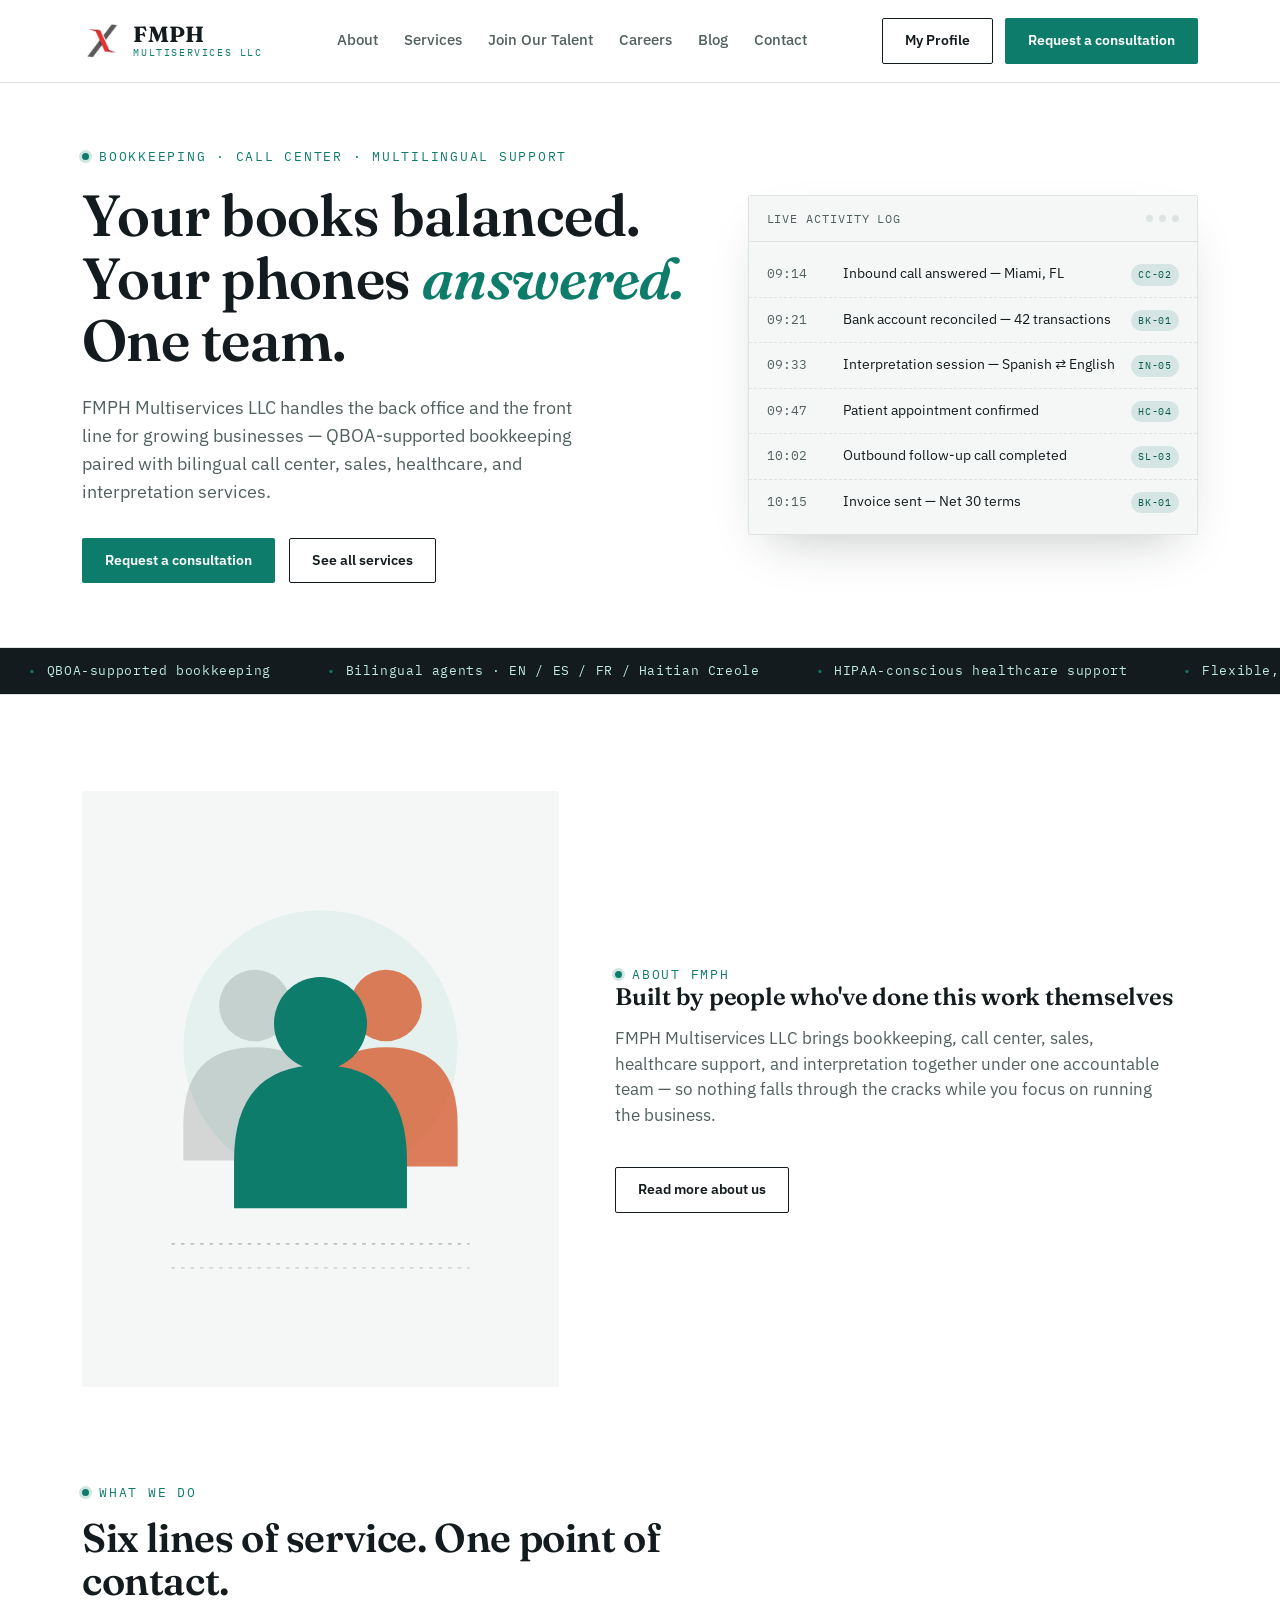
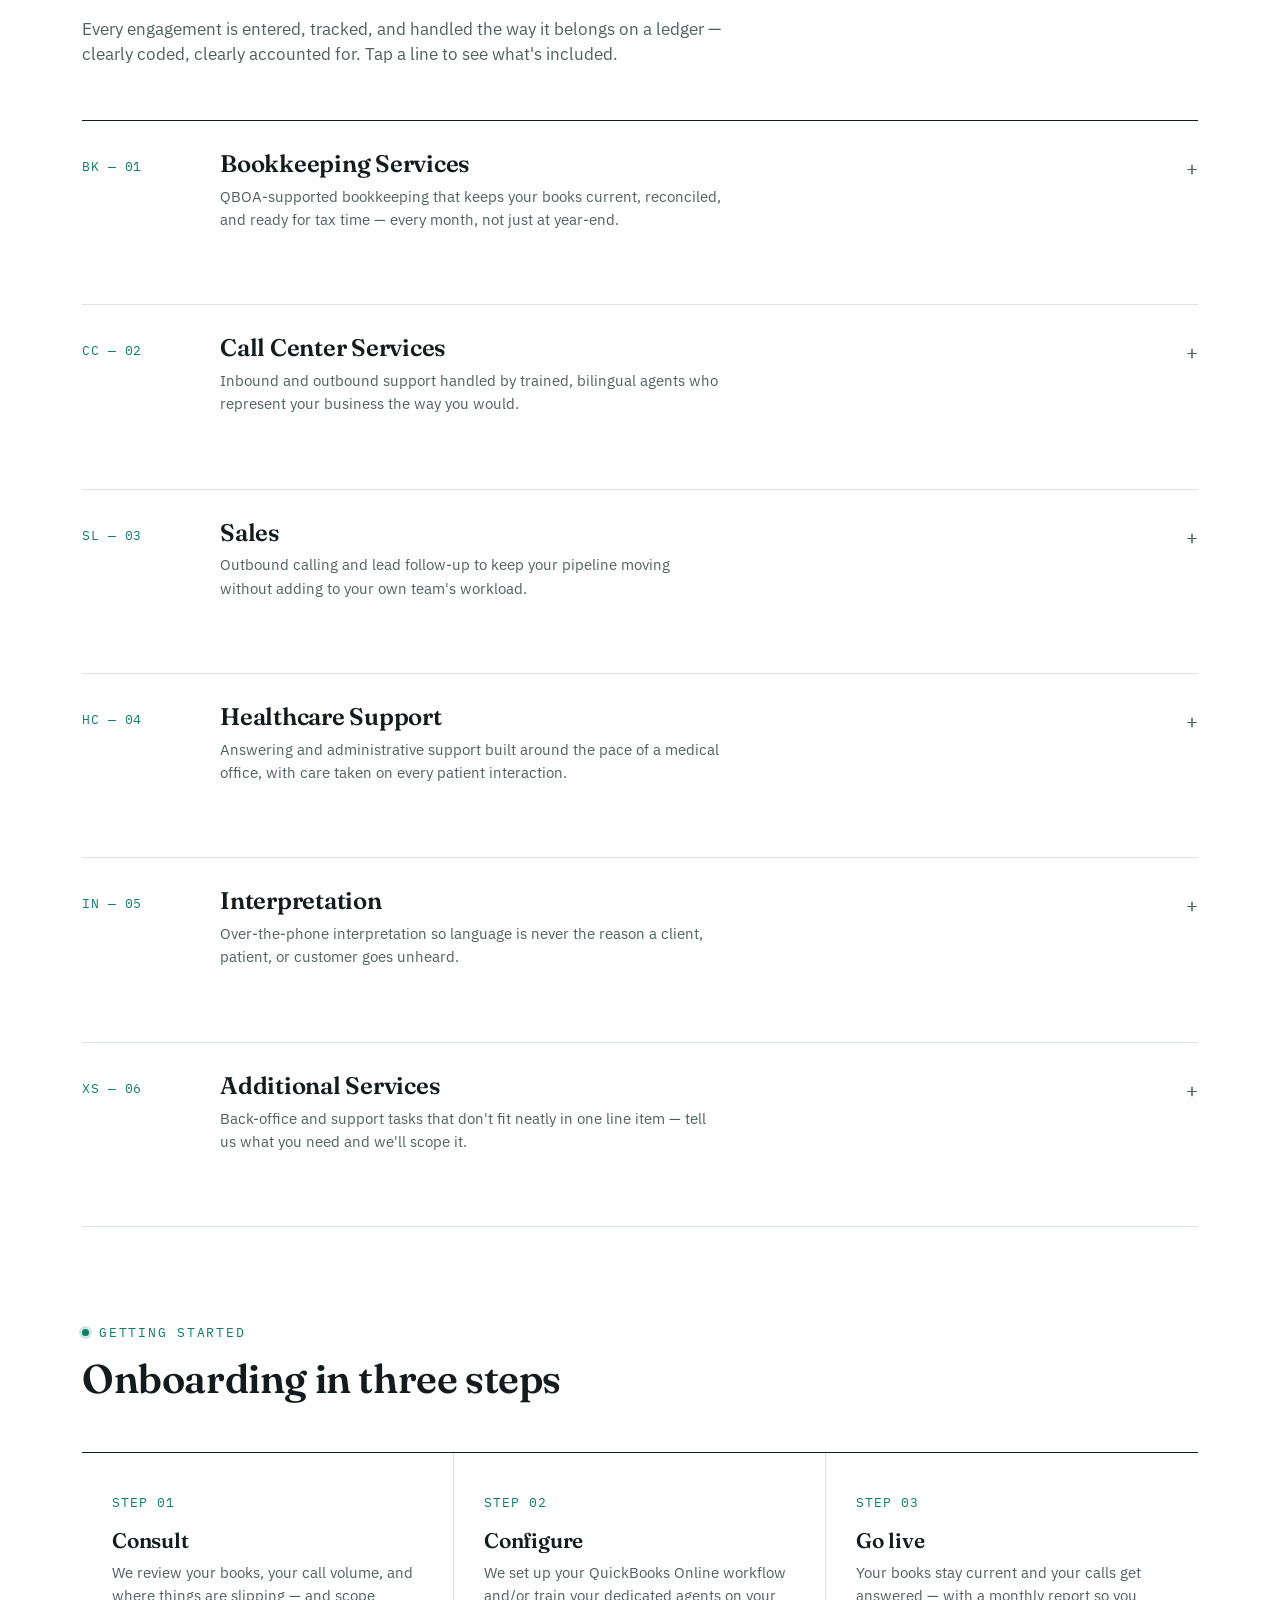
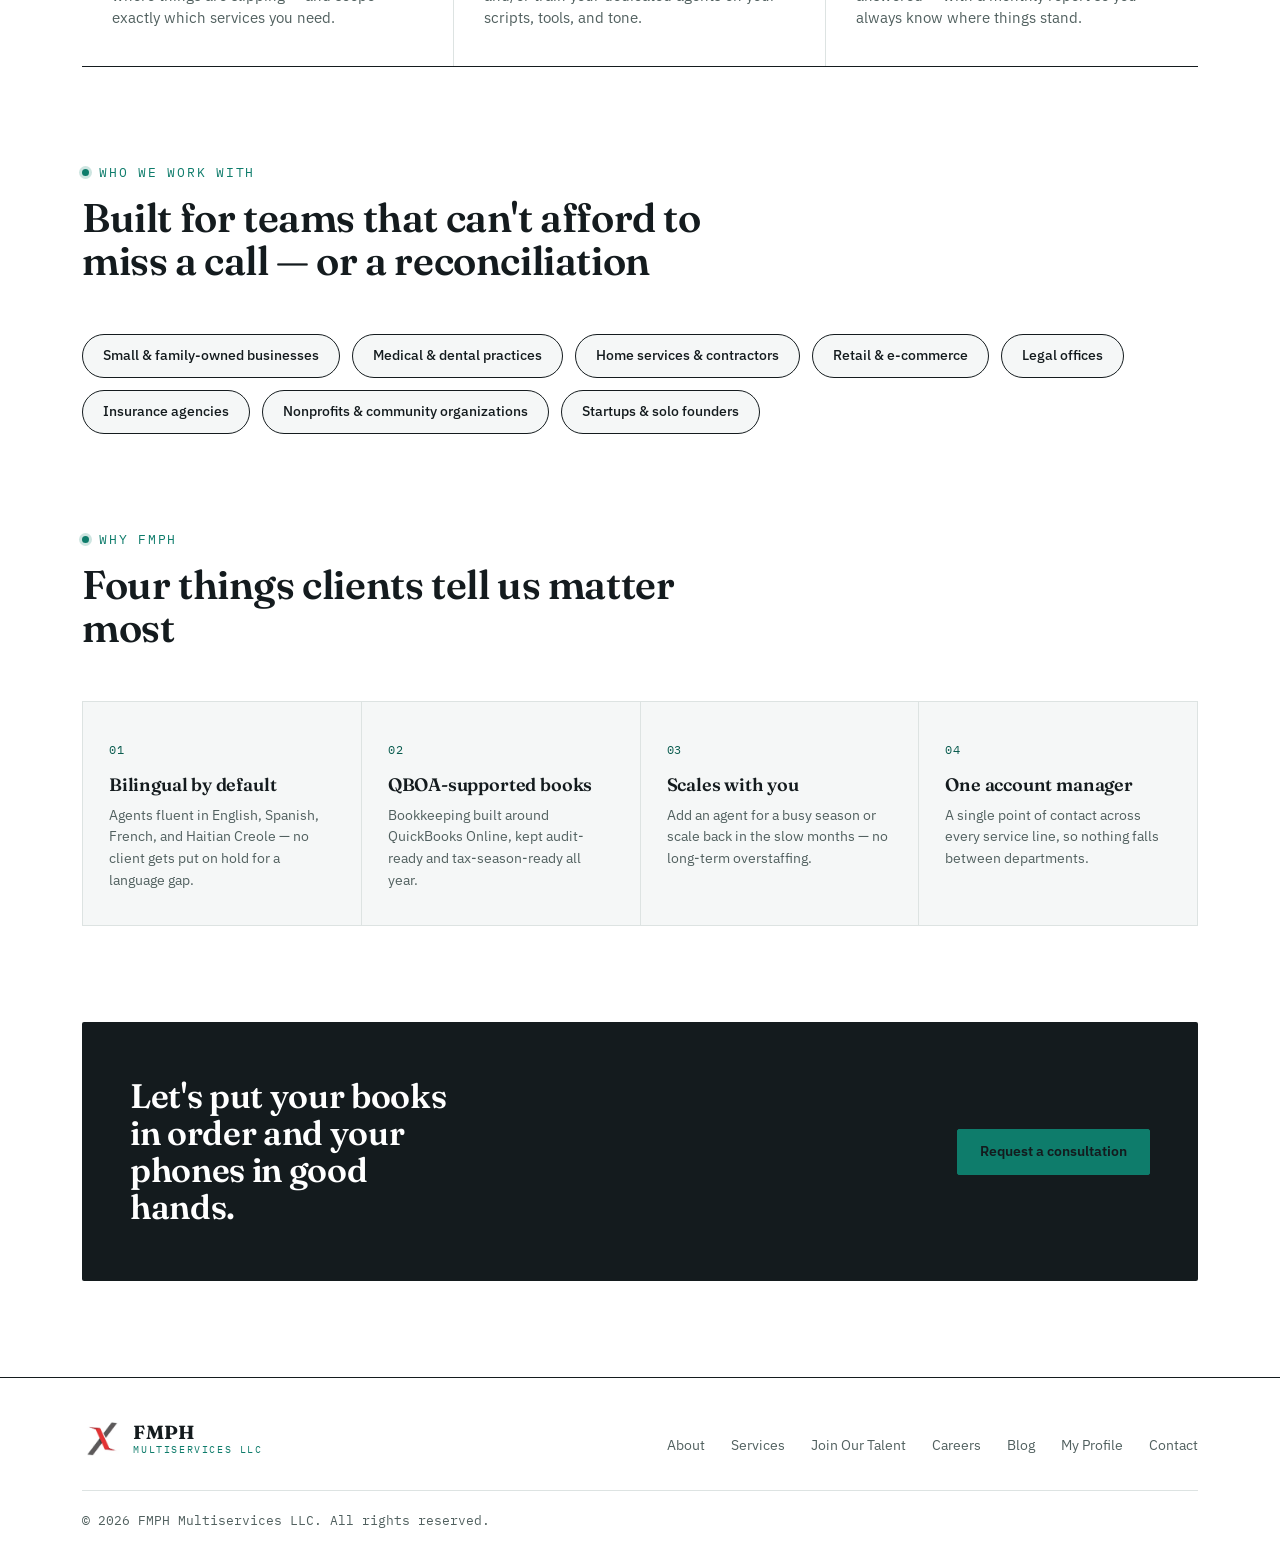
==== commit d802a284: "Add files via upload" ====
--- a/index.html
+++ b/index.html
@@ -80,7 +80,7 @@
   <section id="about-teaser">
     <div class="wrap about-grid">
       <div class="about-photo reveal">
-        <img src="https://picsum.photos/seed/fmph-about-team/800/1000" alt="FMPH Multiservices team collaborating remotely">
+        <img src="about-team.svg" alt="FMPH Multiservices team collaborating remotely">
       </div>
       <div class="reveal">
         <span class="eyebrow">About FMPH</span>
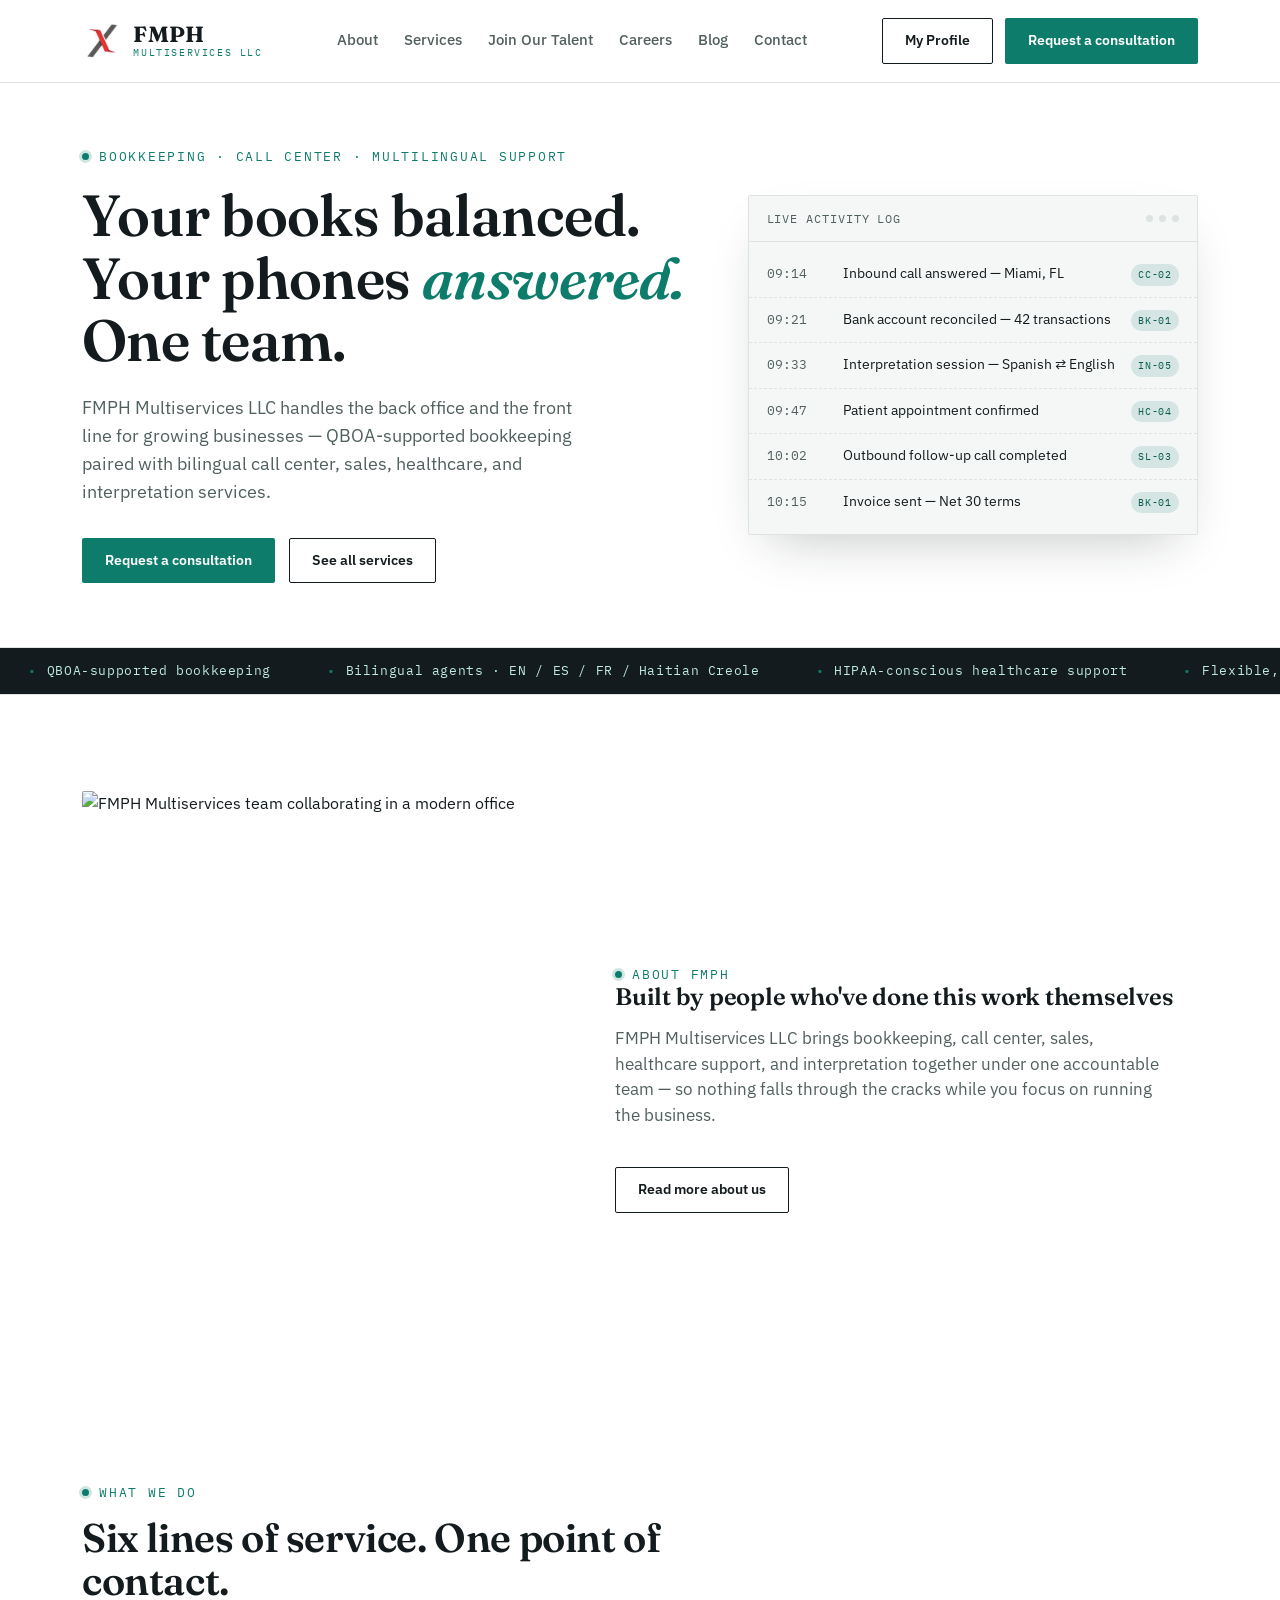
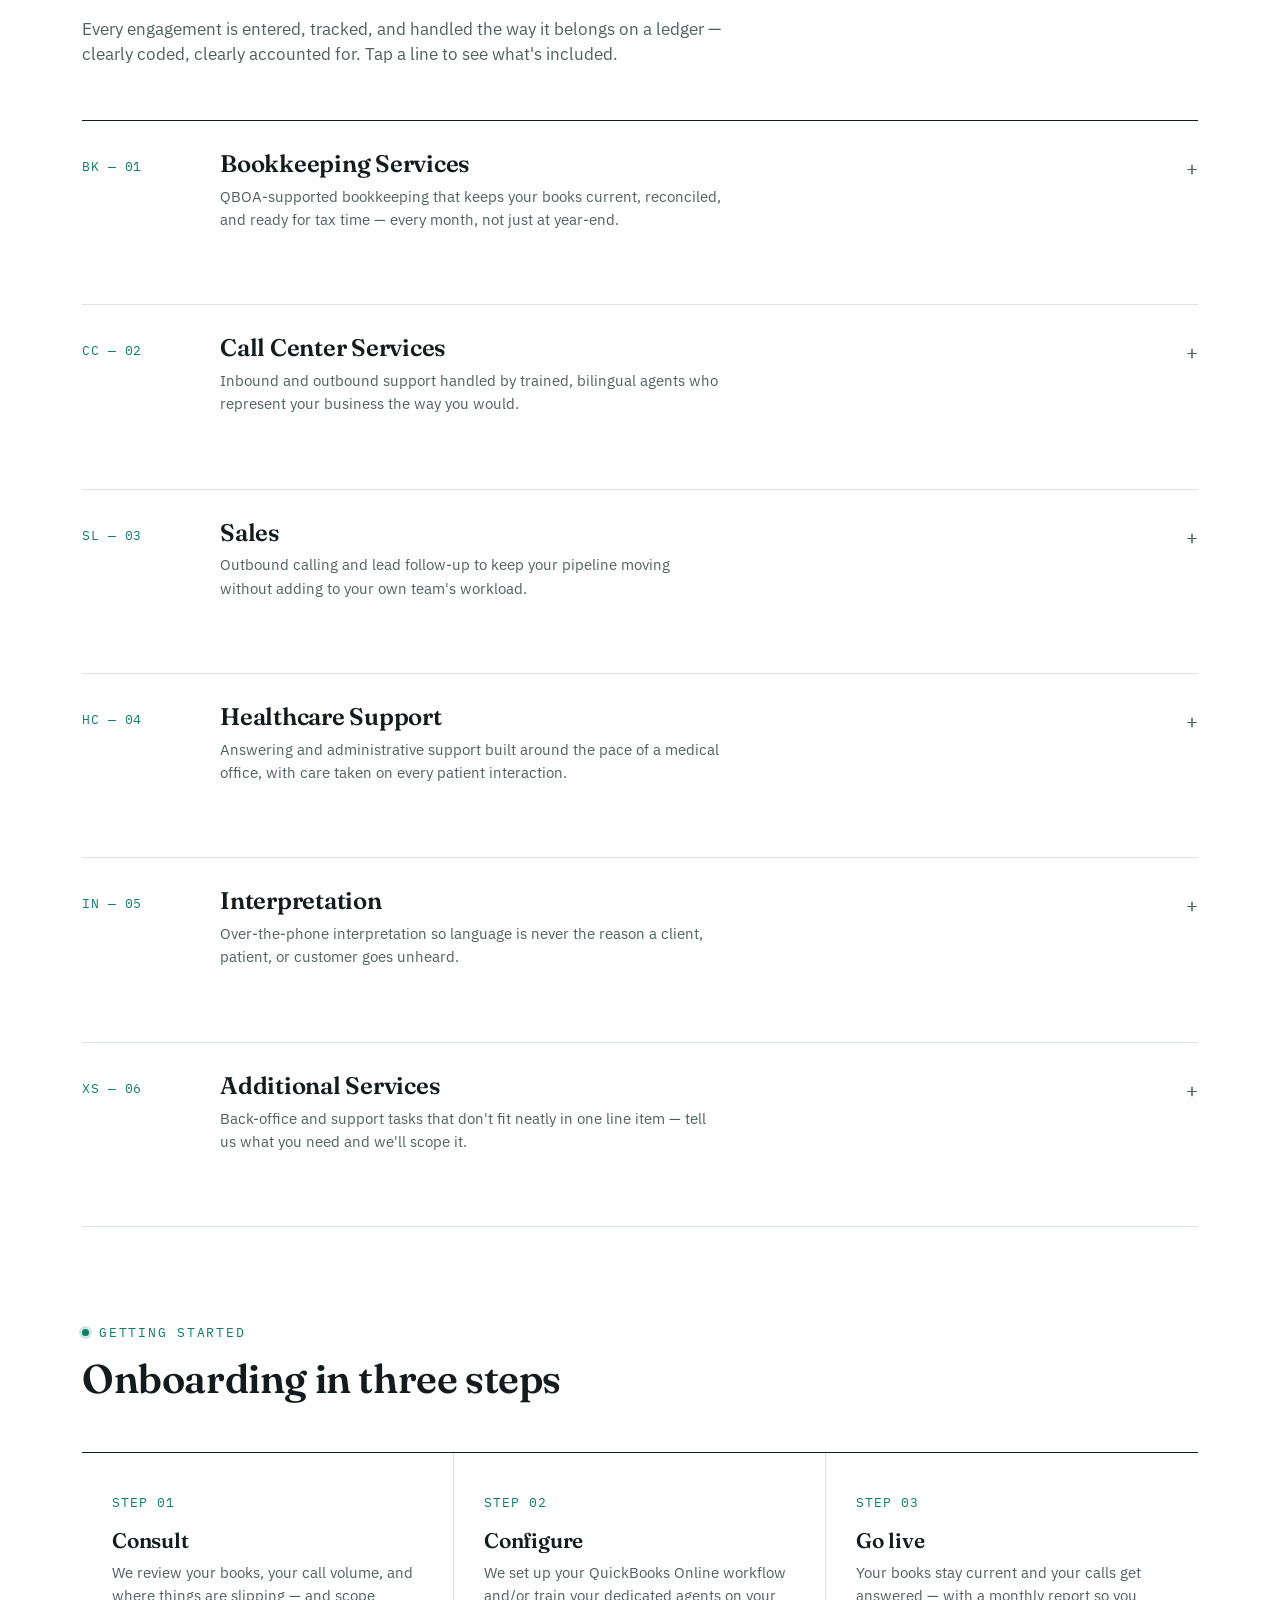
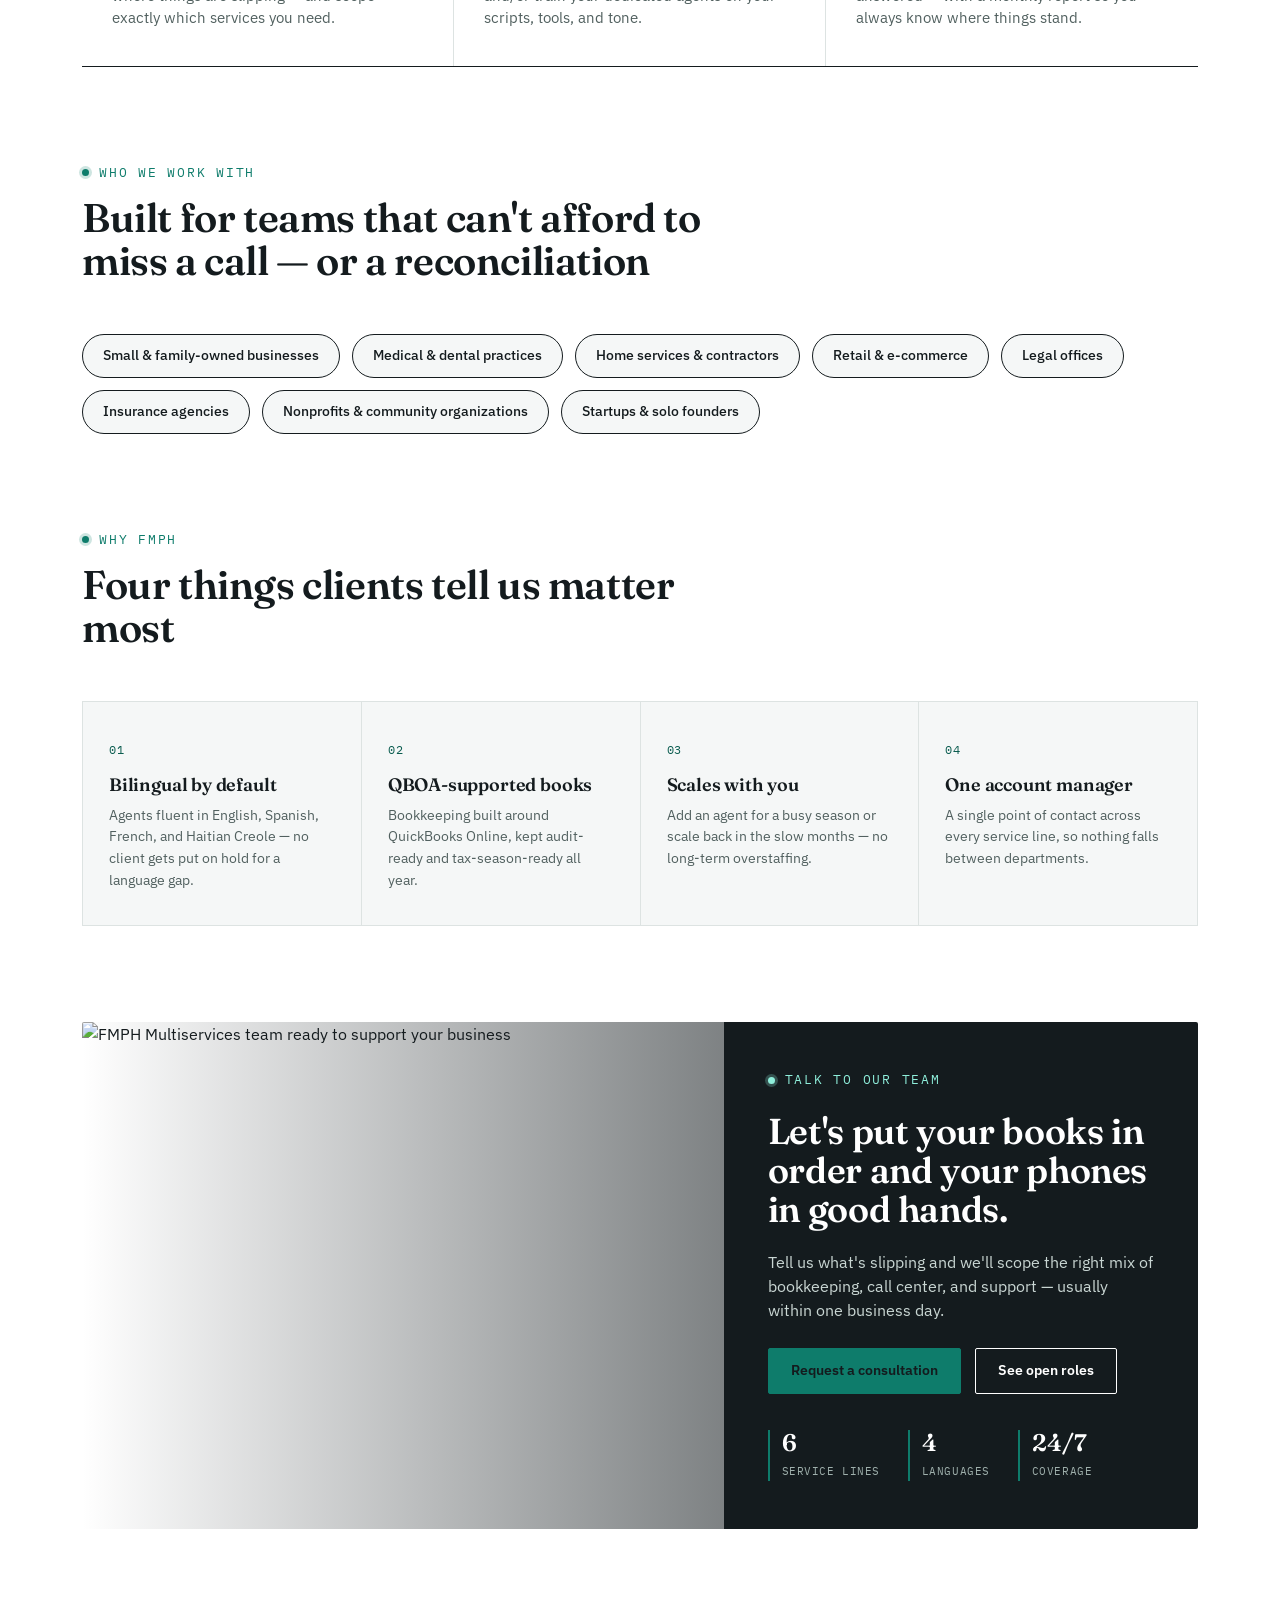
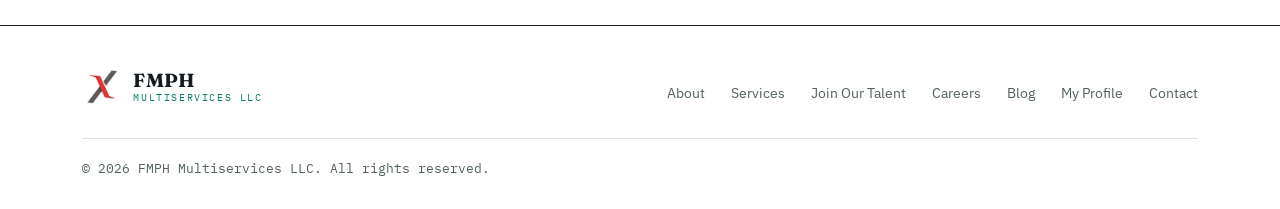
==== commit 1e812c9d: "Add files via upload" ====
--- a/index.html
+++ b/index.html
@@ -80,7 +80,7 @@
   <section id="about-teaser">
     <div class="wrap about-grid">
       <div class="about-photo reveal">
-        <img src="about-team.svg" alt="FMPH Multiservices team collaborating remotely">
+        <img src="https://images.pexels.com/photos/5466238/pexels-photo-5466238.jpeg?auto=compress&cs=tinysrgb&w=800&h=1000&fit=crop" alt="FMPH Multiservices team collaborating in a modern office">
       </div>
       <div class="reveal">
         <span class="eyebrow">About FMPH</span>
@@ -186,9 +186,24 @@
   <!-- CTA BANNER -->
   <section style="padding-top:0;">
     <div class="wrap">
-      <div class="cta-banner reveal">
-        <h2>Let's put your books in order and your phones in good hands.</h2>
-        <a href="contact.html" class="btn btn-primary">Request a consultation</a>
+      <div class="cta-pro reveal">
+        <div class="cta-pro-photo">
+          <img src="https://images.pexels.com/photos/5466238/pexels-photo-5466238.jpeg?auto=compress&cs=tinysrgb&w=900&h=750&fit=crop" alt="FMPH Multiservices team ready to support your business">
+        </div>
+        <div class="cta-pro-body">
+          <span class="eyebrow">Talk to our team</span>
+          <h2>Let's put your books in order and your phones in good hands.</h2>
+          <p>Tell us what's slipping and we'll scope the right mix of bookkeeping, call center, and support — usually within one business day.</p>
+          <div class="cta-pro-actions">
+            <a href="contact.html" class="btn btn-primary">Request a consultation</a>
+            <a href="careers.html" class="btn btn-ghost">See open roles</a>
+          </div>
+          <div class="cta-pro-stats">
+            <div><span class="stat-num">6</span><span class="stat-label">SERVICE LINES</span></div>
+            <div><span class="stat-num">4</span><span class="stat-label">LANGUAGES</span></div>
+            <div><span class="stat-num">24/7</span><span class="stat-label">COVERAGE</span></div>
+          </div>
+        </div>
       </div>
     </div>
   </section>
--- a/styles.css
+++ b/styles.css
@@ -222,6 +222,36 @@
   .cta-banner h2{color:var(--white); font-size:clamp(24px,3vw,34px); max-width:14ch;}
   .cta-banner .btn-primary{background:var(--ledger); color:var(--ink); border-color:var(--ledger);}
   .cta-banner .btn-primary:hover{background:var(--ledger-deep); color:var(--white);}
+
+  /* ---------- CTA PRO (photo banner with trust stats) ---------- */
+  .cta-pro{
+    position:relative; border-radius:var(--radius); overflow:hidden;
+    display:grid; grid-template-columns:1.15fr .85fr; min-height:360px;
+  }
+  .cta-pro-photo{position:relative;}
+  .cta-pro-photo img{width:100%; height:100%; object-fit:cover; display:block;}
+  .cta-pro-photo::after{content:""; position:absolute; inset:0; background:linear-gradient(90deg, rgba(20,27,30,0) 0%, rgba(20,27,30,.55) 100%);}
+  .cta-pro-body{
+    background:var(--ink); color:var(--paper);
+    padding:48px 44px; display:flex; flex-direction:column; justify-content:center; gap:22px;
+  }
+  .cta-pro-body .eyebrow{color:#8FEFDB;}
+  .cta-pro-body .eyebrow::before{background:#8FEFDB; box-shadow:0 0 0 3px rgba(143,239,219,.25);}
+  .cta-pro-body h2{color:#fff; font-size:clamp(26px,3vw,36px); margin:0; max-width:16ch;}
+  .cta-pro-body p{color:#C9D6D3; font-size:15.5px; margin:0; max-width:42ch;}
+  .cta-pro-actions{display:flex; gap:14px; flex-wrap:wrap; margin-top:4px;}
+  .cta-pro .btn-primary{background:var(--ledger); color:var(--ink); border-color:var(--ledger);}
+  .cta-pro .btn-primary:hover{background:#8FEFDB; color:var(--ink);}
+  .cta-pro .btn-ghost{border-color:#fff; color:#fff;}
+  .cta-pro .btn-ghost:hover{background:#fff; color:var(--ink);}
+  .cta-pro-stats{display:flex; gap:28px; margin-top:14px; flex-wrap:wrap;}
+  .cta-pro-stats div{border-left:2px solid var(--ledger); padding-left:12px;}
+  .cta-pro-stats .stat-num{font-family:'Fraunces',serif; font-size:24px; font-weight:600; color:#fff; display:block; line-height:1.1;}
+  .cta-pro-stats .stat-label{font-size:11px; color:#9FB0AC; font-family:'IBM Plex Mono',monospace; letter-spacing:.05em;}
+  @media (max-width:900px){
+    .cta-pro{grid-template-columns:1fr;}
+    .cta-pro-photo{min-height:220px;}
+  }
 
   /* ---------- CONTACT ---------- */
   .contact-grid{display:grid; grid-template-columns:1fr .8fr; gap:56px;}
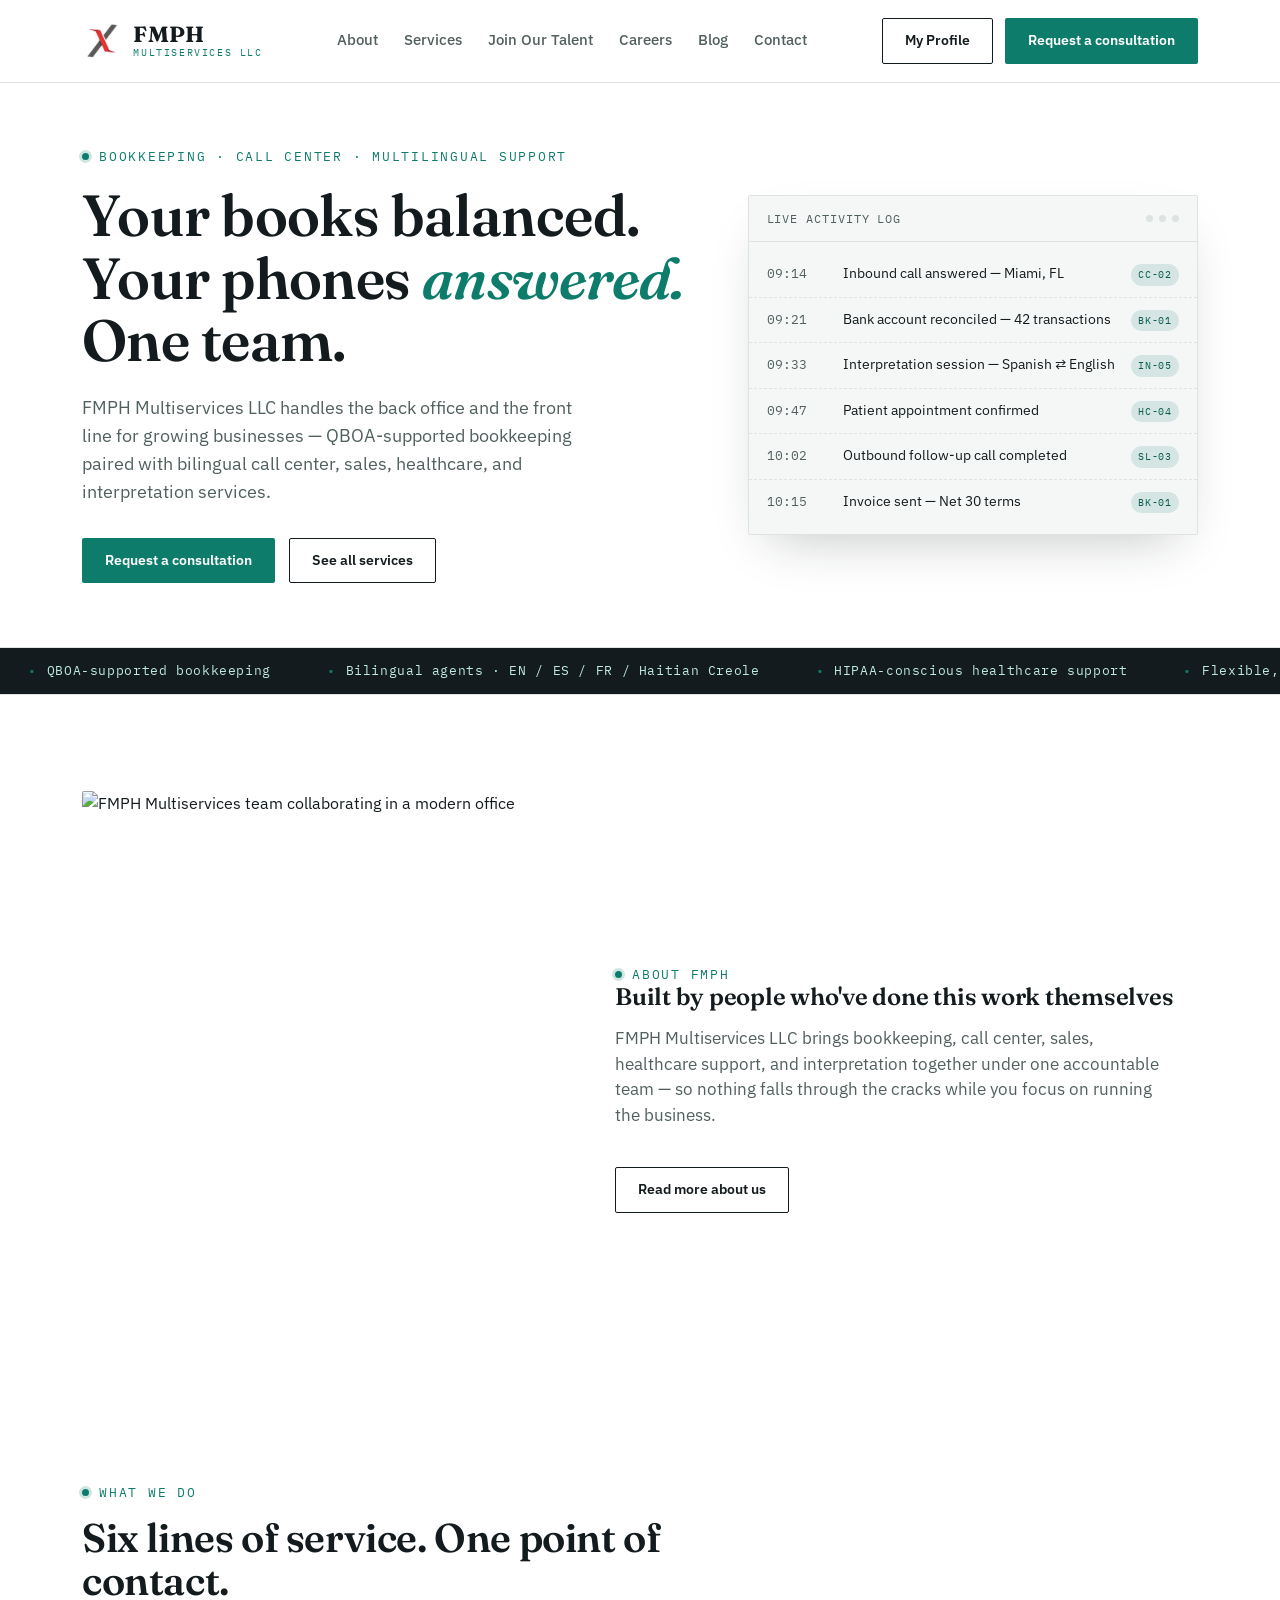
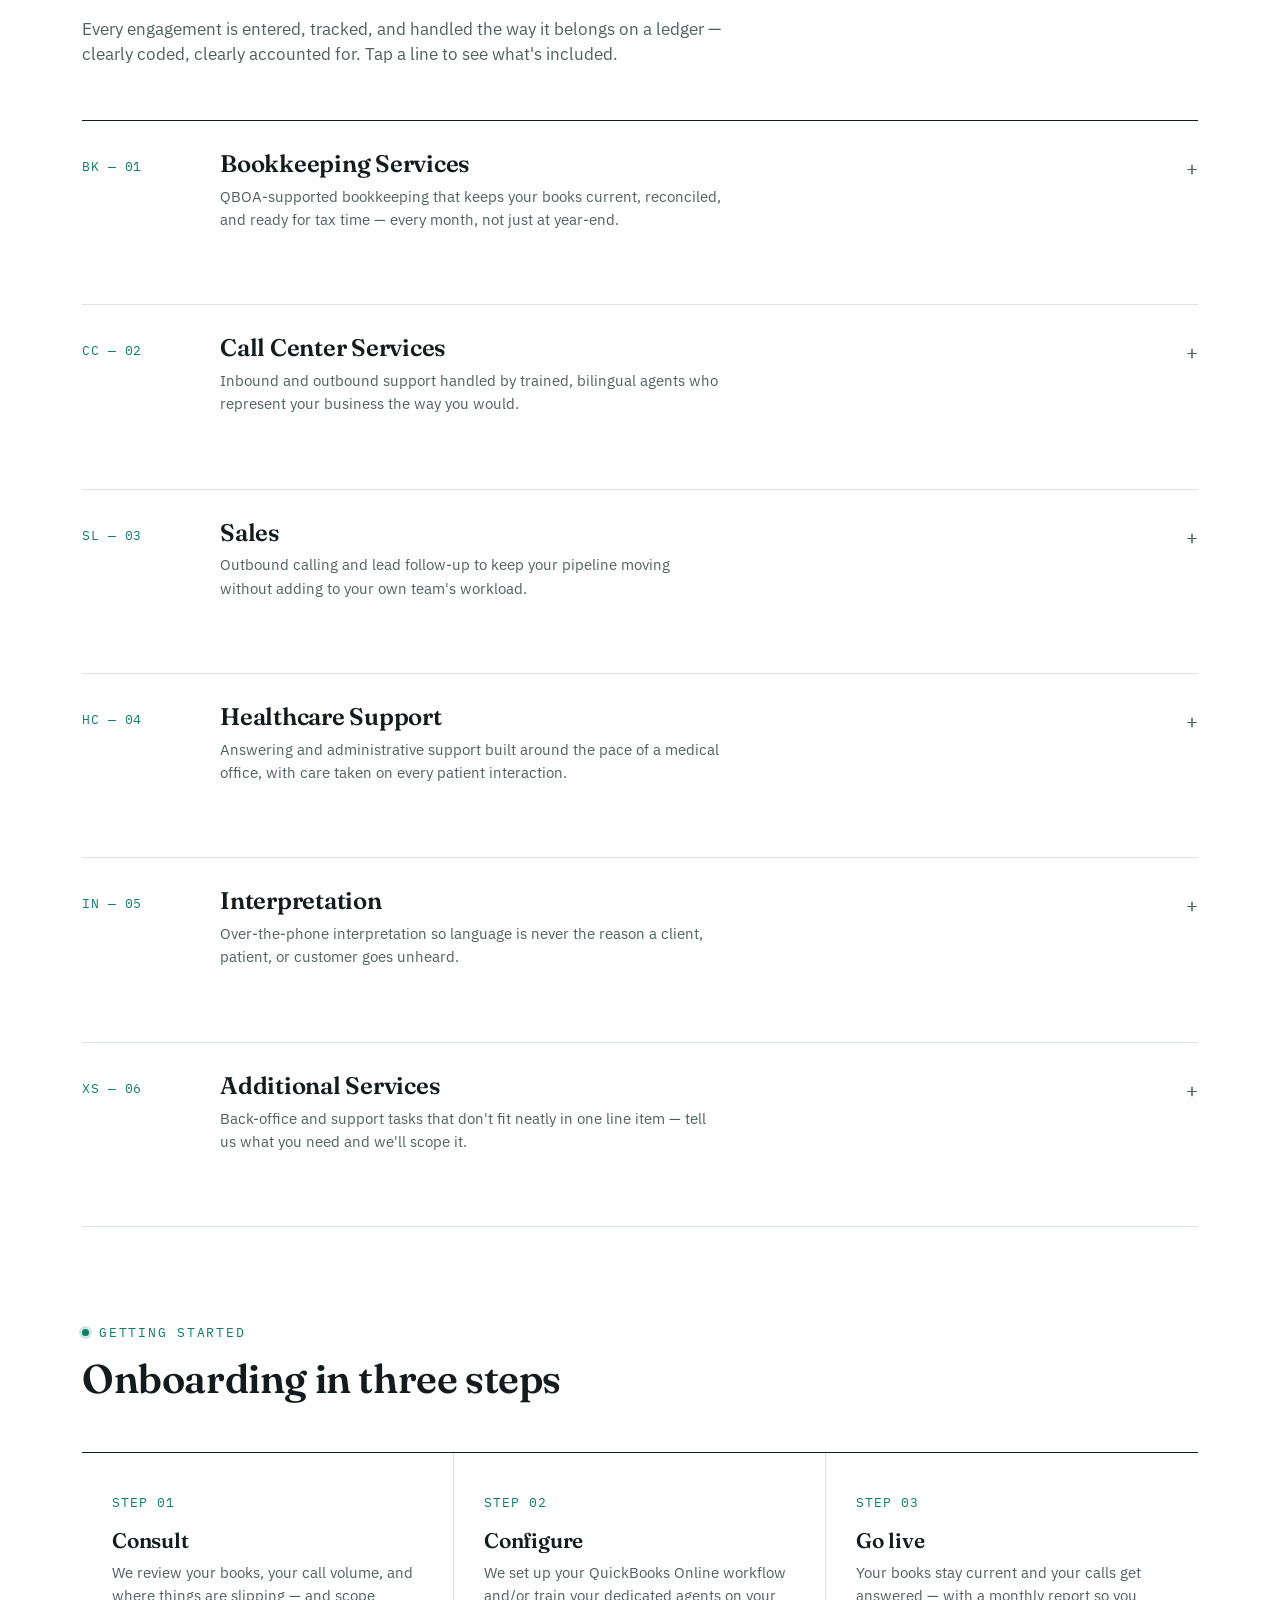
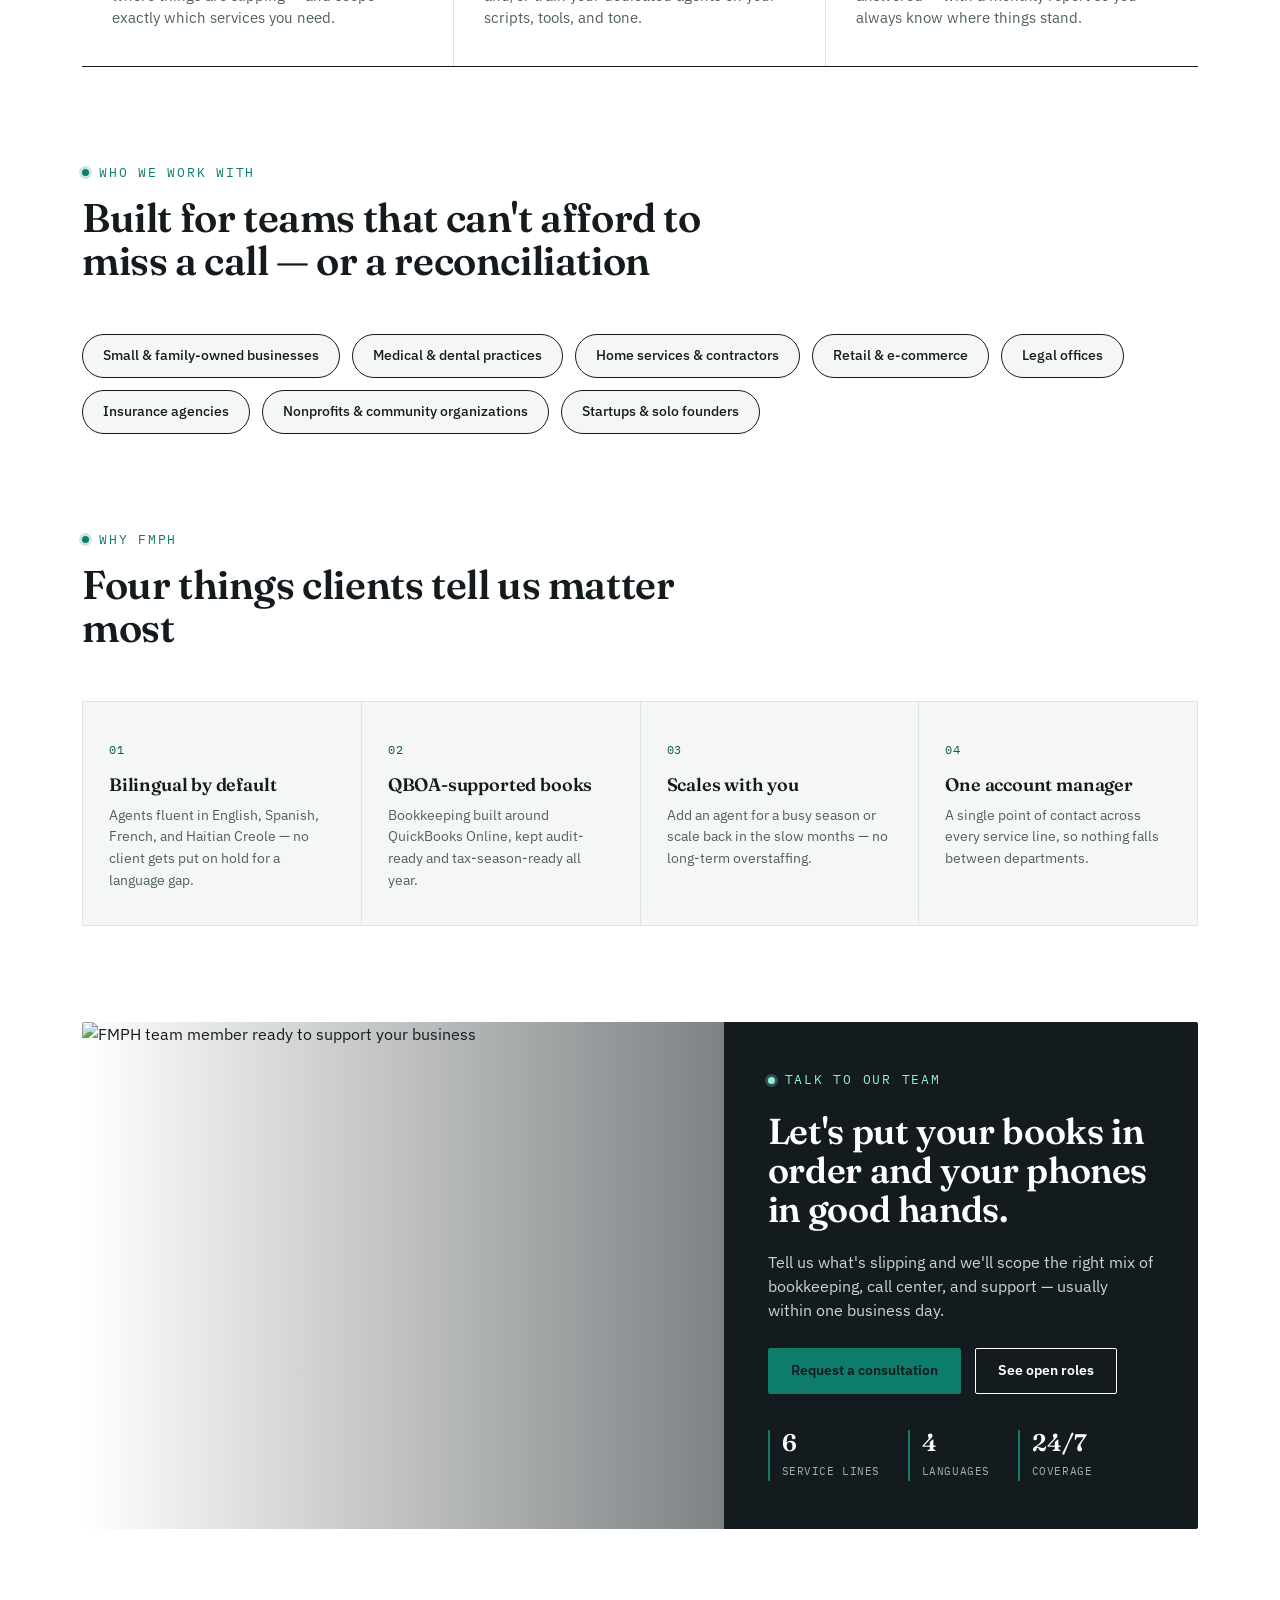
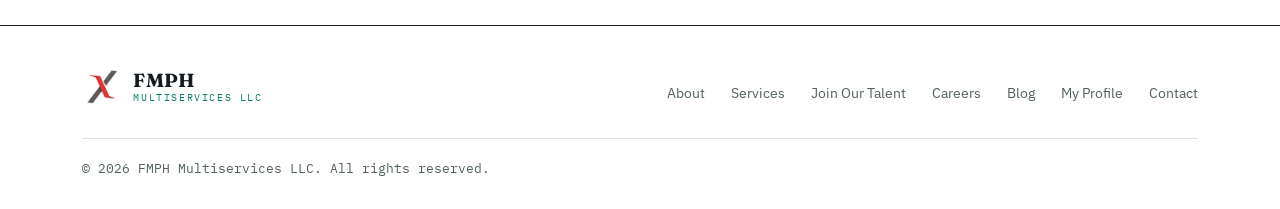
==== commit bb58df7c: "Add files via upload" ====
--- a/index.html
+++ b/index.html
@@ -188,7 +188,7 @@
     <div class="wrap">
       <div class="cta-pro reveal">
         <div class="cta-pro-photo">
-          <img src="https://images.pexels.com/photos/5466238/pexels-photo-5466238.jpeg?auto=compress&cs=tinysrgb&w=900&h=750&fit=crop" alt="FMPH Multiservices team ready to support your business">
+          <img src="https://images.pexels.com/photos/6950121/pexels-photo-6950121.jpeg?auto=compress&cs=tinysrgb&w=900&h=750&fit=crop" alt="FMPH team member ready to support your business">
         </div>
         <div class="cta-pro-body">
           <span class="eyebrow">Talk to our team</span>
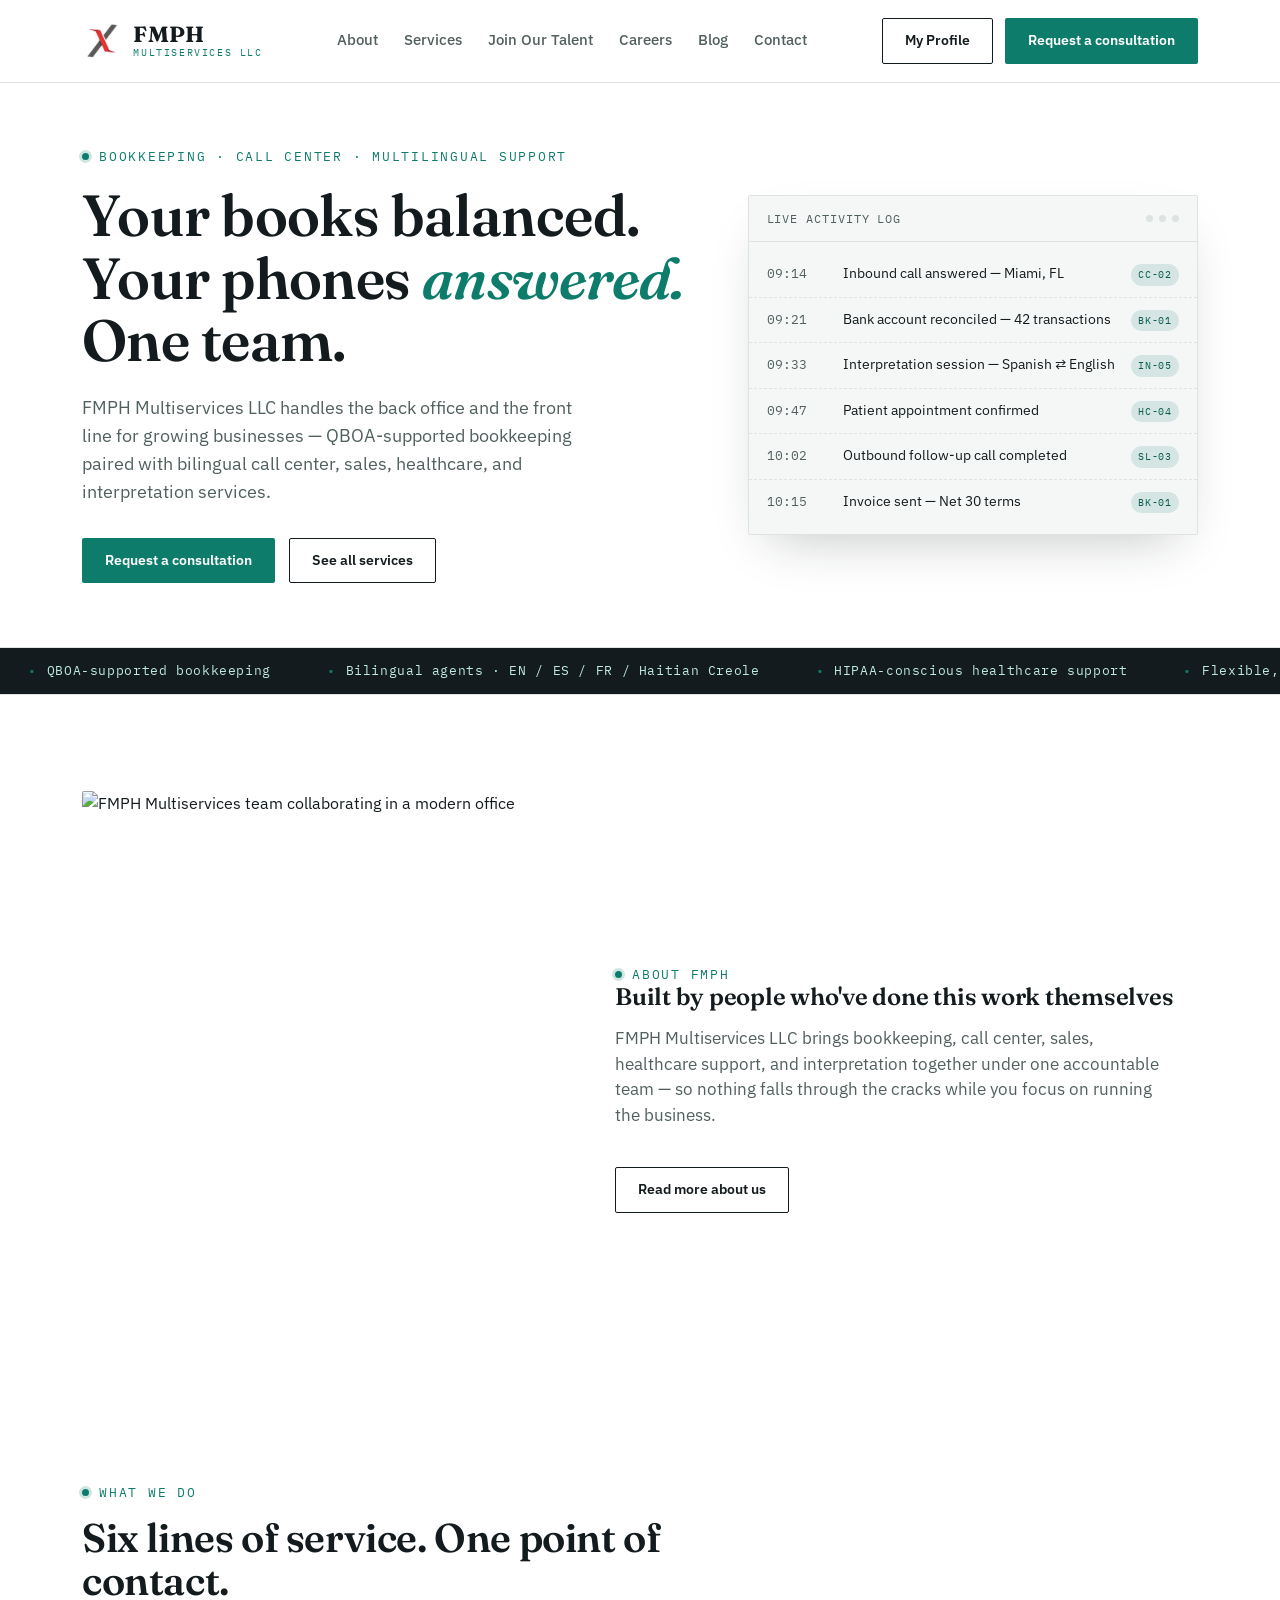
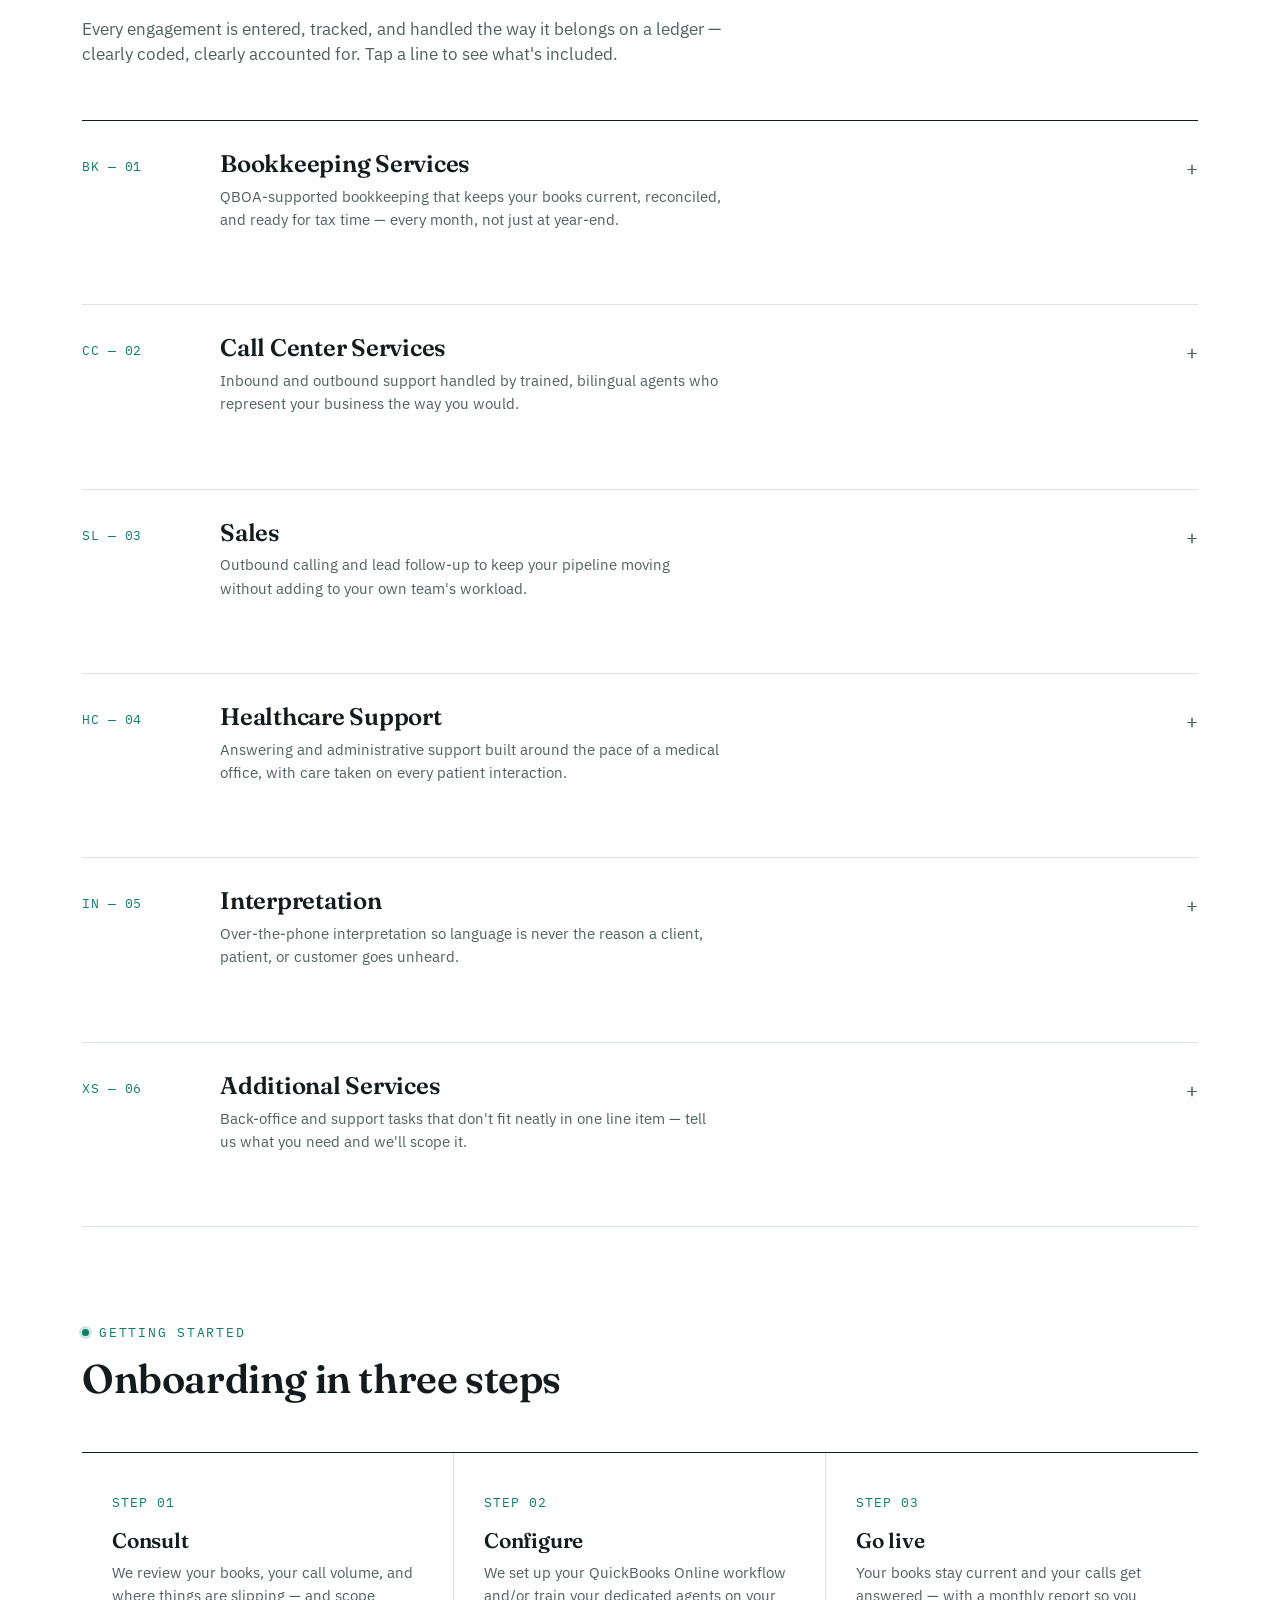
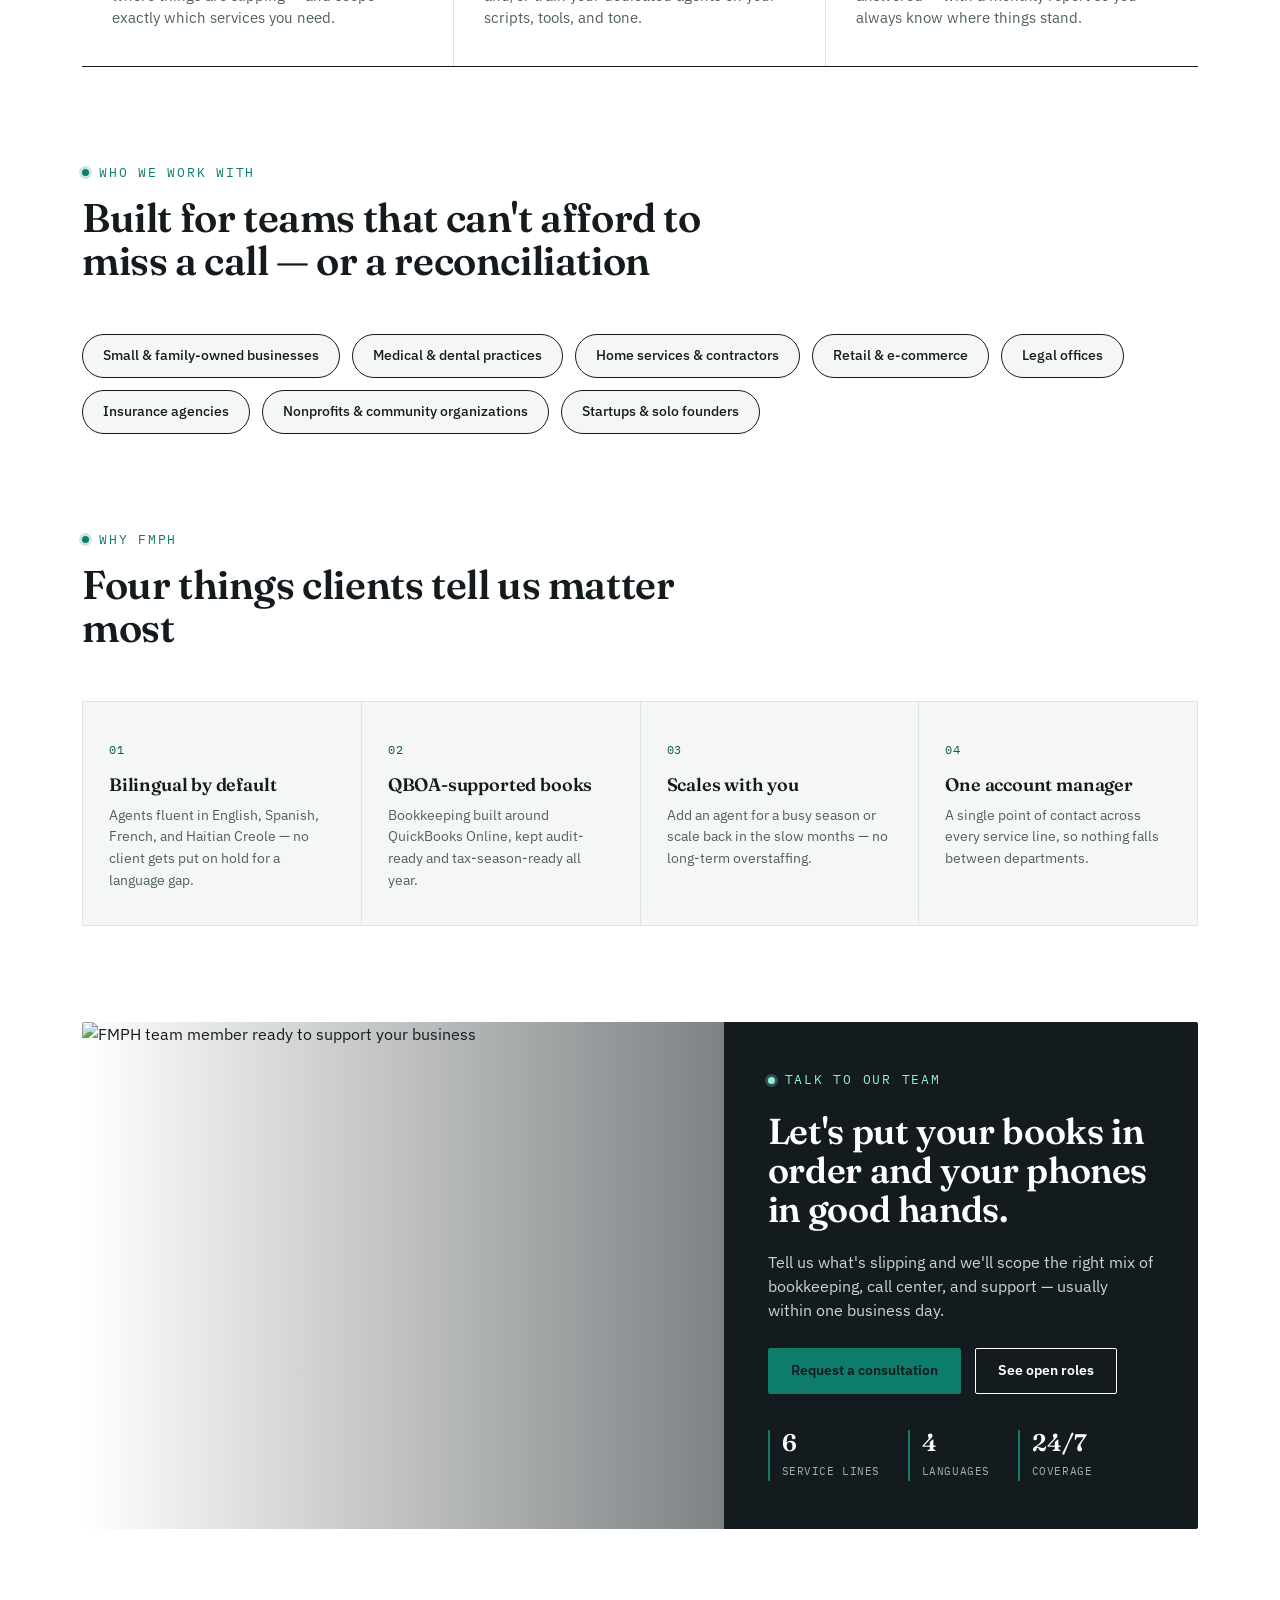
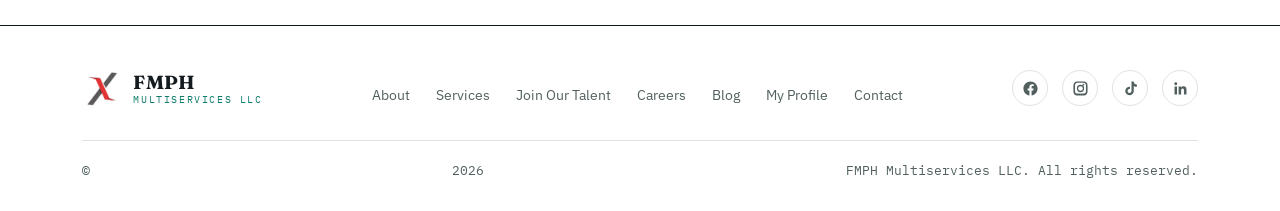
==== commit 31ceefe2: "Add files via upload" ====
--- a/index.html
+++ b/index.html
@@ -228,6 +228,20 @@
         <a href="blog.html">Blog</a>
         <a href="my-profile.html">My Profile</a>
         <a href="contact.html">Contact</a>
+      </div>
+      <div class="foot-social">
+        <a href="https://www.facebook.com/profile.php?id=61593194277600" target="_blank" rel="noopener" aria-label="Facebook">
+          <svg viewBox="0 0 24 24"><path d="M22 12.06C22 6.51 17.52 2 12 2S2 6.51 2 12.06c0 5 3.66 9.15 8.44 9.94v-7.03H7.9v-2.91h2.54V9.85c0-2.51 1.49-3.9 3.77-3.9 1.09 0 2.24.2 2.24.2v2.46h-1.26c-1.24 0-1.63.77-1.63 1.56v1.88h2.78l-.44 2.91h-2.34V22c4.78-.79 8.44-4.94 8.44-9.94Z"/></svg>
+        </a>
+        <a href="https://www.instagram.com/fmphmultiservicesllc" target="_blank" rel="noopener" aria-label="Instagram">
+          <svg viewBox="0 0 24 24"><path d="M12 2c2.72 0 3.06.01 4.12.06 1.06.05 1.79.22 2.43.47.66.26 1.21.6 1.76 1.15.55.55.9 1.1 1.15 1.76.25.64.42 1.37.47 2.43.05 1.06.06 1.4.06 4.12s-.01 3.06-.06 4.12c-.05 1.06-.22 1.79-.47 2.43-.26.66-.6 1.21-1.15 1.76-.55.55-1.1.9-1.76 1.15-.64.25-1.37.42-2.43.47-1.06.05-1.4.06-4.12.06s-3.06-.01-4.12-.06c-1.06-.05-1.79-.22-2.43-.47-.66-.26-1.21-.6-1.76-1.15-.55-.55-.9-1.1-1.15-1.76-.25-.64-.42-1.37-.47-2.43C2.01 15.06 2 14.72 2 12s.01-3.06.06-4.12c.05-1.06.22-1.79.47-2.43.26-.66.6-1.21 1.15-1.76.55-.55 1.1-.9 1.76-1.15.64-.25 1.37-.42 2.43-.47C8.94 2.01 9.28 2 12 2Zm0 1.8c-2.67 0-2.99.01-4.04.06-.87.04-1.34.18-1.65.3-.42.16-.71.36-1.02.67-.31.31-.51.6-.67 1.02-.12.31-.26.78-.3 1.65-.05 1.05-.06 1.37-.06 4.04s.01 2.99.06 4.04c.04.87.18 1.34.3 1.65.16.42.36.71.67 1.02.31.31.6.51 1.02.67.31.12.78.26 1.65.3 1.05.05 1.37.06 4.04.06s2.99-.01 4.04-.06c.87-.04 1.34-.18 1.65-.3.42-.16.71-.36 1.02-.67.31-.31.51-.6.67-1.02.12-.31.26-.78.3-1.65.05-1.05.06-1.37.06-4.04s-.01-2.99-.06-4.04c-.04-.87-.18-1.34-.3-1.65-.16-.42-.36-.71-.67-1.02-.31-.31-.6-.51-1.02-.67-.31-.12-.78-.26-1.65-.3C14.99 3.81 14.67 3.8 12 3.8Zm0 3.05a5.15 5.15 0 1 1 0 10.3 5.15 5.15 0 0 1 0-10.3Zm0 1.8a3.35 3.35 0 1 0 0 6.7 3.35 3.35 0 0 0 0-6.7Zm5.35-1.99a1.2 1.2 0 1 1-2.4 0 1.2 1.2 0 0 1 2.4 0Z"/></svg>
+        </a>
+        <a href="https://www.tiktok.com/@fmph.multiservices" target="_blank" rel="noopener" aria-label="TikTok">
+          <svg viewBox="0 0 24 24"><path d="M16.6 2h-3.2v13.4a2.8 2.8 0 1 1-2.8-2.8c.2 0 .4 0 .6.05V9.5a6 6 0 1 0 5.4 5.97V8.3a7.9 7.9 0 0 0 4.4 1.34V6.4a4.6 4.6 0 0 1-4.4-4.4Z"/></svg>
+        </a>
+        <a href="#" target="_blank" rel="noopener" aria-label="LinkedIn" id="linkedinLink">
+          <svg viewBox="0 0 24 24"><path d="M20.45 20.45h-3.56v-5.57c0-1.33-.02-3.04-1.85-3.04-1.85 0-2.14 1.45-2.14 2.94v5.67H9.34V9h3.41v1.56h.05c.48-.9 1.64-1.85 3.38-1.85 3.61 0 4.28 2.38 4.28 5.47v6.27ZM5.34 7.43a2.06 2.06 0 1 1 0-4.12 2.06 2.06 0 0 1 0 4.12ZM7.12 20.45H3.56V9h3.56v11.45Z"/></svg>
+        </a>
       </div>
     </div>
     <div class="foot-bottom">© <span id="year"></span> FMPH Multiservices LLC. All rights reserved.</div>
--- a/styles.css
+++ b/styles.css
@@ -281,7 +281,15 @@
   footer .logo .mark{font-size:19px;}
   .foot-links{display:flex; gap:26px; flex-wrap:wrap;}
   .foot-links a{font-size:13.5px; text-decoration:none; color:var(--ink-soft);}
-  .foot-bottom{margin-top:34px; padding-top:20px; border-top:1px solid var(--line); font-size:12.5px; color:var(--ink-soft); font-family:'IBM Plex Mono', monospace;}
+  .foot-social{display:flex; gap:14px; align-items:center;}
+  .foot-social a{
+    display:flex; align-items:center; justify-content:center;
+    width:36px; height:36px; border-radius:50%; border:1px solid var(--line);
+    color:var(--ink-soft); transition:.2s;
+  }
+  .foot-social a:hover{background:var(--ink); border-color:var(--ink); color:var(--paper);}
+  .foot-social svg{width:17px; height:17px; fill:currentColor;}
+  .foot-bottom{margin-top:34px; padding-top:20px; border-top:1px solid var(--line); font-size:12.5px; color:var(--ink-soft); font-family:'IBM Plex Mono', monospace; display:flex; justify-content:space-between; align-items:center; flex-wrap:wrap; gap:16px;}
 
   .reveal{opacity:0; transform:translateY(18px); transition:opacity .6s ease, transform .6s ease;}
   .reveal.in{opacity:1; transform:translateY(0);}
